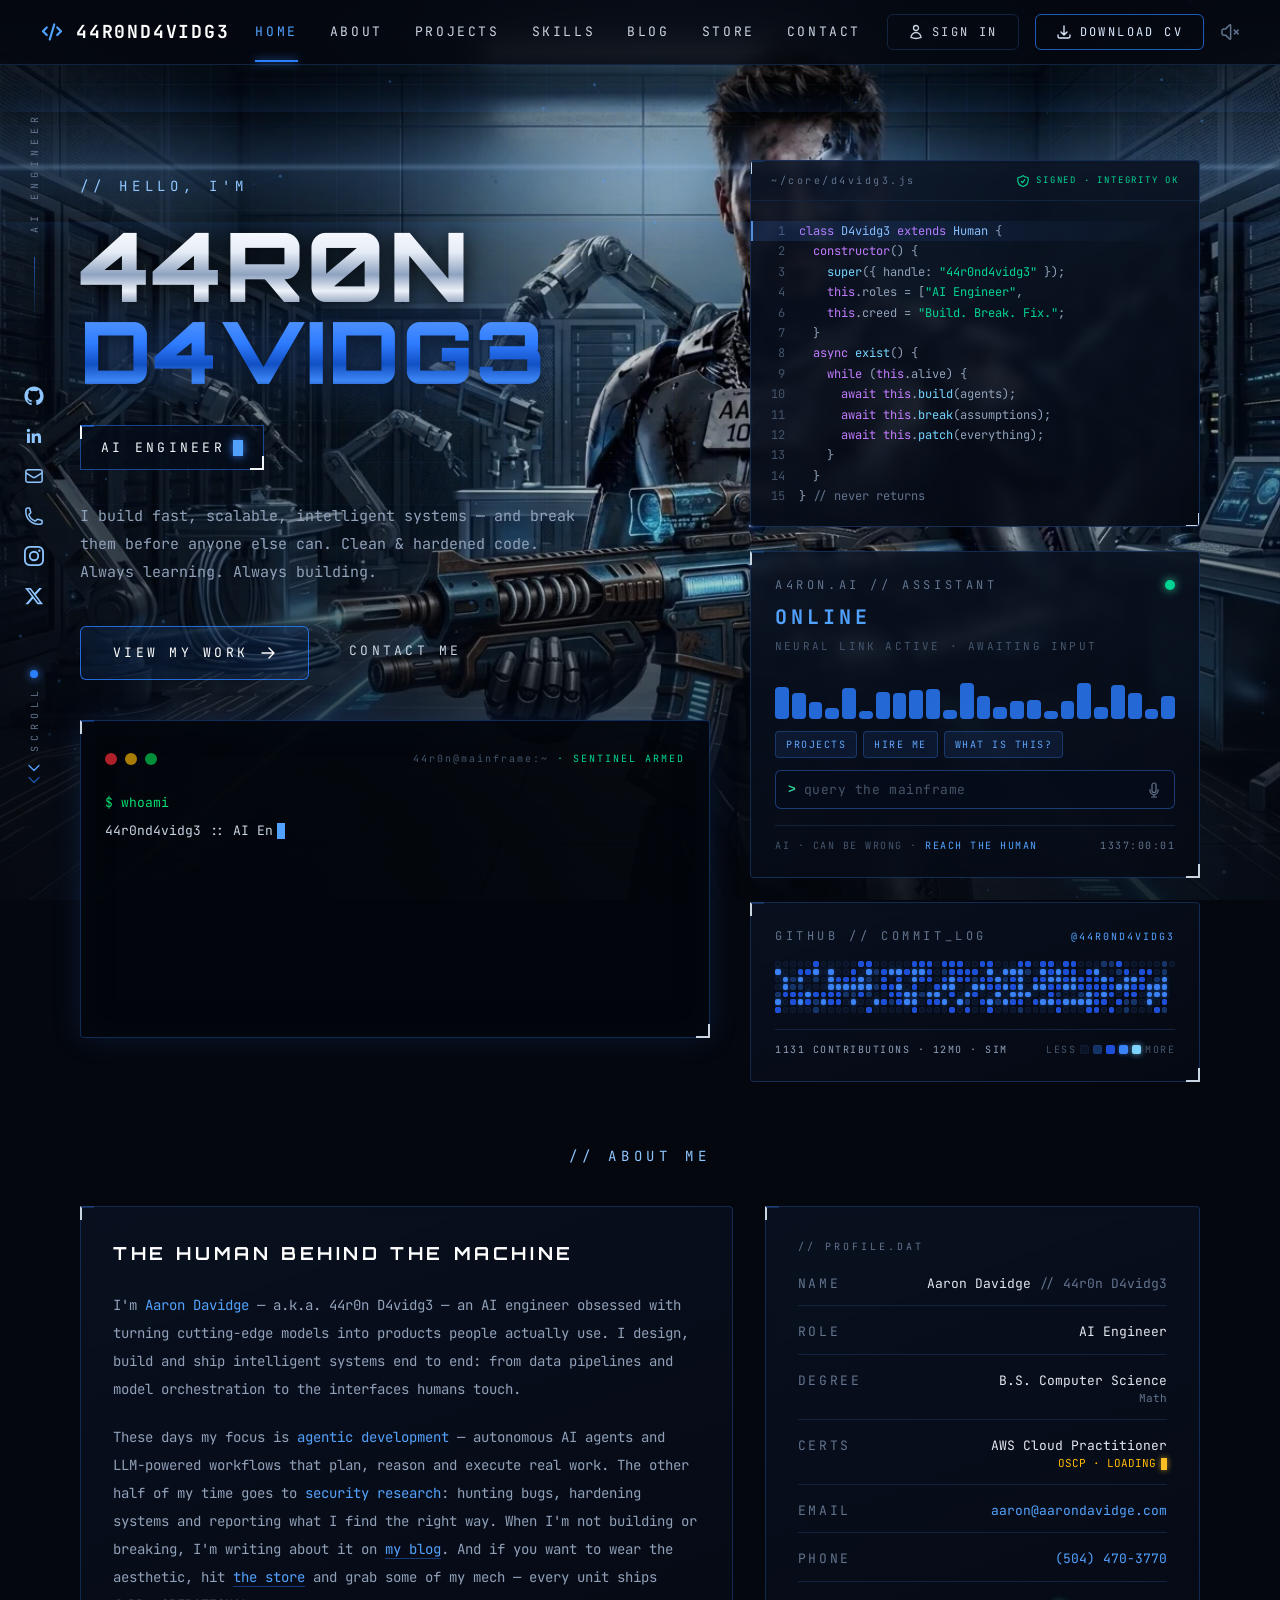
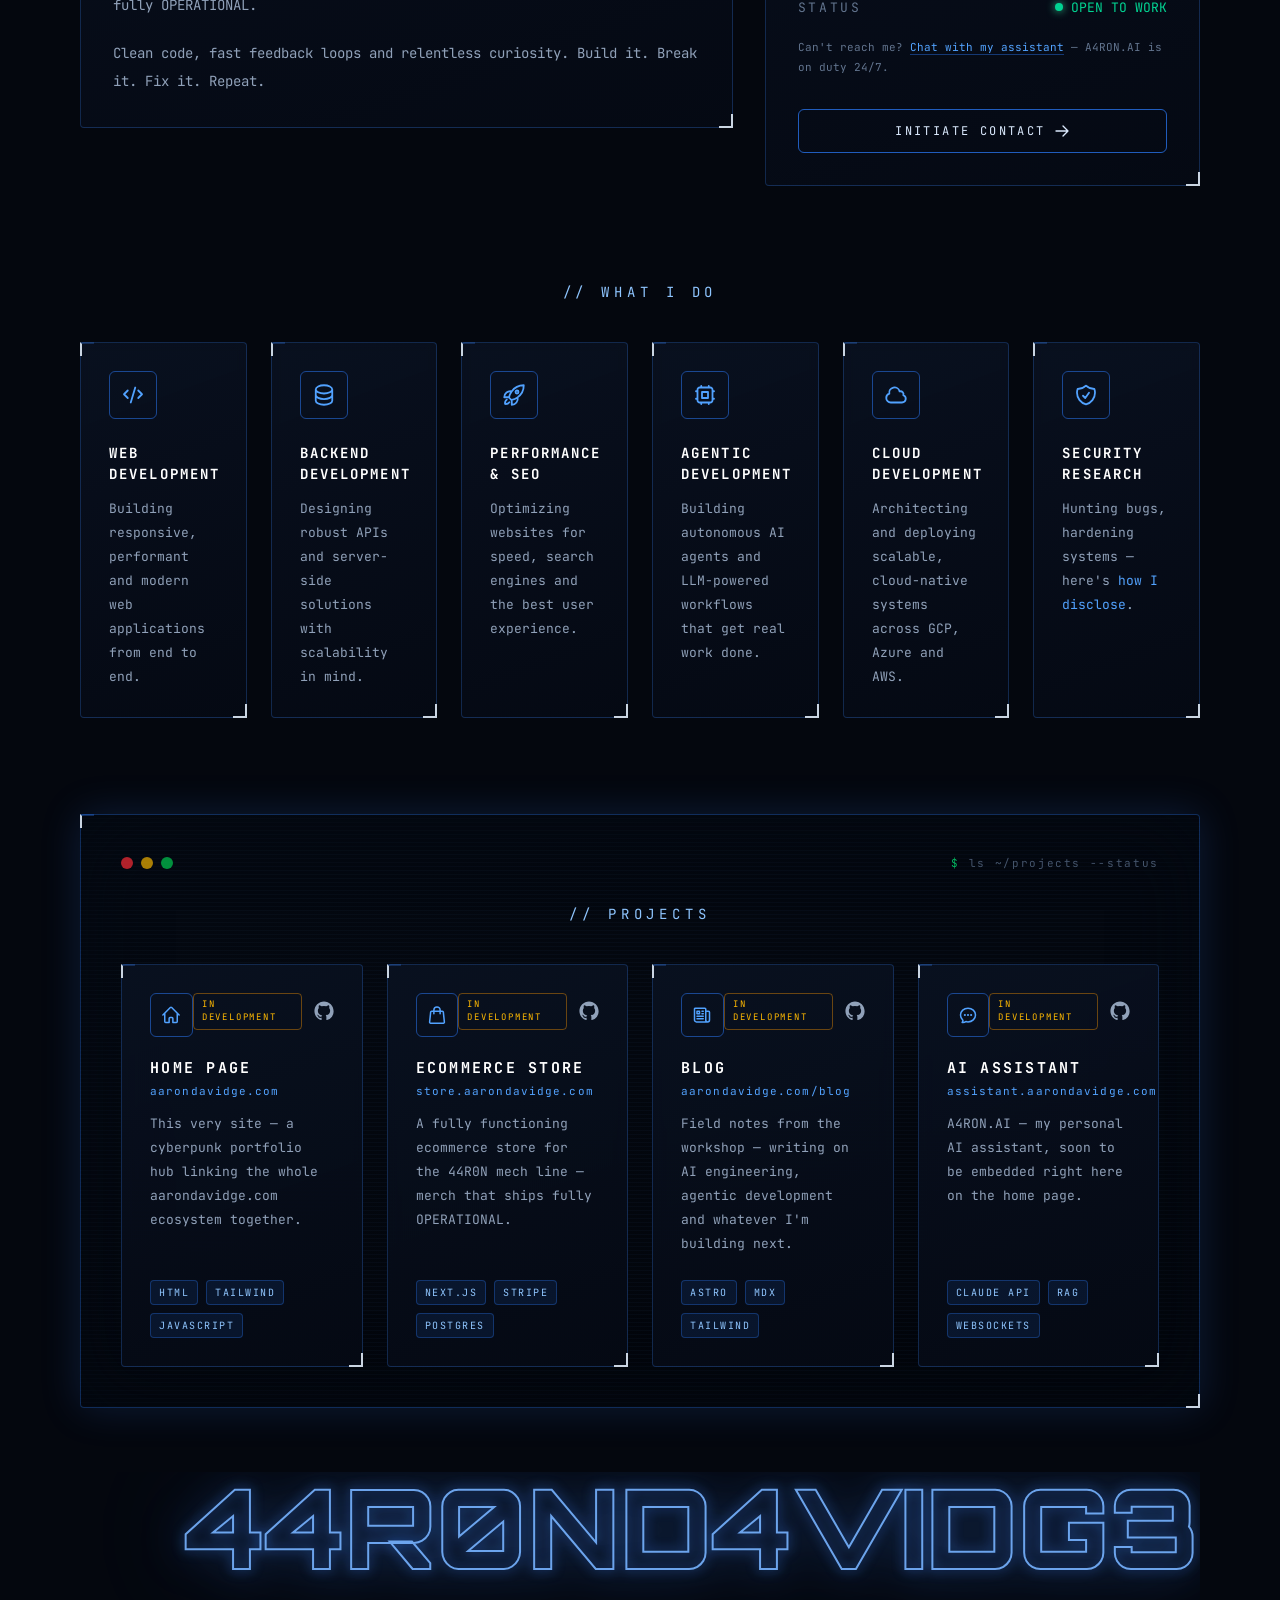
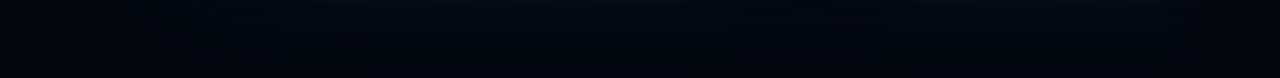
==== index.html @ 732de467 "Update bootLines to remove extra title details" ====
<!DOCTYPE html>
<html lang="en">
<head>
<meta charset="UTF-8" />
<meta name="viewport" content="width=device-width, initial-scale=1.0" />
<title>Aaron Davidge — AI Engineer</title>
<meta name="title" content="Aaron Davidge — AI Engineer" />
<meta name="description" content="Aaron Davidge (44r0n D4vidg3) is an AI engineer building autonomous AI agents, LLM-powered workflows, and secure, cloud-native systems." />
<meta name="keywords" content="Aaron Davidge, 44r0nd4vidg3, AI Engineer, agentic AI, LLM, machine learning, cybersecurity, cloud development" />
<meta name="author" content="Aaron Davidge" />
<meta name="robots" content="index, follow, max-image-preview:large" />
<meta name="theme-color" content="#04070e" />
<link rel="canonical" href="https://aarondavidge.com/" />
<link rel="icon" href="favicon.svg" type="image/svg+xml" />
<link rel="icon" href="favicon-32.png" sizes="32x32" type="image/png" />
<link rel="icon" href="favicon-16.png" sizes="16x16" type="image/png" />
<link rel="apple-touch-icon" href="apple-touch-icon.png" />
<meta property="og:type" content="profile" />
<meta property="og:site_name" content="Aaron Davidge" />
<meta property="profile:first_name" content="Aaron" />
<meta property="profile:last_name" content="Davidge" />
<meta property="profile:username" content="44r0nd4vidg3" />
<meta property="og:url" content="https://aarondavidge.com/" />
<meta property="og:title" content="Aaron Davidge — AI Engineer" />
<meta property="og:description" content="Aaron Davidge (44r0n D4vidg3) is an AI engineer building autonomous AI agents, LLM-powered workflows, and secure, cloud-native systems." />
<meta property="og:image" content="https://aarondavidge.com/card_image.jpg" />
<meta property="og:image:type" content="image/jpeg" />
<meta property="og:image:width" content="1600" />
<meta property="og:image:height" content="1127" />
<meta property="og:image:alt" content="Preview of aarondavidge.com — Aaron Davidge, AI engineer" />
<meta name="twitter:card" content="summary_large_image" />
<meta name="twitter:url" content="https://aarondavidge.com/" />
<meta name="twitter:site" content="@44r0nd4vidg3" />
<meta name="twitter:creator" content="@44r0nd4vidg3" />
<meta name="twitter:title" content="Aaron Davidge — AI Engineer" />
<meta name="twitter:description" content="Aaron Davidge (44r0n D4vidg3) is an AI engineer building autonomous AI agents, LLM-powered workflows, and secure, cloud-native systems." />
<meta name="twitter:image" content="https://aarondavidge.com/card_image.jpg" />
<meta name="twitter:image:alt" content="Preview of aarondavidge.com — Aaron Davidge, AI engineer" />
<script type="application/ld+json">
{
  "@context": "https://schema.org",
  "@type": "Person",
  "name": "Aaron Davidge",
  "alternateName": "44r0n D4vidg3",
  "url": "https://aarondavidge.com/",
  "image": "https://aarondavidge.com/card_image.jpg",
  "jobTitle": ["AI Engineer"],
  "email": "mailto:aaron@aarondavidge.com",
  "telephone": "+1-504-470-3770",
  "description": "AI engineer and building autonomous AI agents, LLM-powered workflows, and secure, cloud-native systems.",
  "knowsAbout": ["Artificial Intelligence", "Machine Learning", "Agentic AI", "Large Language Models", "Cybersecurity", "Security Research", "Cloud Computing", "Web Development"],
  "alumniOf": {
    "@type": "CollegeOrUniversity",
    "name": "B.S. Computer Science, Math concentration"
  },
  "sameAs": [
    "https://github.com/44r0nd4vidg3",
    "https://www.linkedin.com/in/aarondavidge/",
    "https://x.com/44r0nd4vidg3",
    "https://www.instagram.com/aarondavidge.ai"
  ]
}
</script>
<link rel="stylesheet" href="tailwind.css" />
<link rel="preconnect" href="https://fonts.googleapis.com" />
<link rel="preconnect" href="https://fonts.gstatic.com" crossorigin />
<link href="https://fonts.googleapis.com/css2?family=JetBrains+Mono:wght@400;500;700;800&family=Orbitron:wght@700;900&display=swap" rel="stylesheet" />
<link rel="preload" as="image" href="hero.webp" type="image/webp" />
<style>
  html { scroll-behavior: smooth; }
  body { background: #04070e; font-family: "JetBrains Mono", monospace; overflow-x: hidden; }

  /* layered tech background */
  .bg-grid {
    background-image:
      linear-gradient(rgba(59,130,246,.05) 1px, transparent 1px),
      linear-gradient(90deg, rgba(59,130,246,.05) 1px, transparent 1px);
    background-size: 42px 42px;
    mask-image: radial-gradient(ellipse 90% 80% at 50% 20%, black 40%, transparent 100%);
  }
  .vignette { background: radial-gradient(ellipse 120% 90% at 50% 0%, transparent 70%, rgba(4,7,14,.55) 100%); }

  .text-chrome {
    background: linear-gradient(180deg, #ffffff 0%, #e6edf7 35%, #8fa3c0 60%, #f2f6fc 78%, #6b7f9e 100%);
    -webkit-background-clip: text; background-clip: text; color: transparent;
    filter: drop-shadow(0 3px 10px rgba(0,0,0,.7));
  }
  .text-blue-chrome {
    background: linear-gradient(180deg, #5b9bff 0%, #2e7bff 40%, #1250c4 65%, #3d86f5 85%, #0d3d99 100%);
    -webkit-background-clip: text; background-clip: text; color: transparent;
    filter: drop-shadow(0 0 22px rgba(59,130,246,.45)) drop-shadow(0 3px 8px rgba(0,0,0,.8));
  }
  .glow-border { animation: border-pulse 3.2s ease-in-out infinite; }
  @keyframes border-pulse {
    0%, 100% { box-shadow: 0 0 12px rgba(59,130,246,.35), inset 0 0 12px rgba(59,130,246,.12); }
    50% { box-shadow: 0 0 20px rgba(96,165,250,.6), inset 0 0 16px rgba(59,130,246,.2); }
  }
  .glow-btn { animation: btn-pulse 3.2s ease-in-out infinite; }
  @keyframes btn-pulse {
    0%, 100% { box-shadow: 0 0 14px rgba(59,130,246,.4), inset 0 0 12px rgba(59,130,246,.14); }
    50% { box-shadow: 0 0 26px rgba(96,165,250,.7), inset 0 0 18px rgba(59,130,246,.24); }
  }
  .glow-btn:hover { animation: none; box-shadow: 0 0 32px rgba(96,165,250,.85), inset 0 0 20px rgba(59,130,246,.3); }
  .icon-neon { animation: icon-pulse 3.2s ease-in-out infinite; }
  @keyframes icon-pulse {
    0%, 100% { filter: drop-shadow(0 0 3px rgba(59,130,246,.8)) drop-shadow(0 0 8px rgba(59,130,246,.4)); }
    50% { filter: drop-shadow(0 0 5px rgba(96,165,250,1)) drop-shadow(0 0 14px rgba(59,130,246,.6)); }
  }

  .card-panel {
    background: linear-gradient(160deg, rgba(10,18,34,.85), rgba(5,10,20,.9));
    border: 1px solid rgba(59,130,246,.25);
    backdrop-filter: blur(6px);
    transition: all .3s ease;
  }
  .card-panel:hover { border-color: rgba(96,165,250,.7); box-shadow: 0 0 26px rgba(59,130,246,.28); transform: translateY(-4px); }

  .corner { position: relative; }
  .corner::before, .corner::after { content:""; position:absolute; width:14px; height:14px; border-color: rgba(96,165,250,.8); }
  .corner::before { top:-1px; left:-1px; border-top:2px solid; border-left:2px solid; border-top-color:inherit; }
  .corner::after { bottom:-1px; right:-1px; border-bottom:2px solid; border-right:2px solid; }

  @keyframes blink { 0%,49%{opacity:1} 50%,100%{opacity:0} }
  .cursor-blink { animation: blink 1s steps(1) infinite; }

  @keyframes bob { 0%,100%{transform:translateY(0)} 50%{transform:translateY(6px)} }
  .bob { animation: bob 1.6s ease-in-out infinite; }
  .bob2 { animation: bob 1.6s ease-in-out .25s infinite; }

  @keyframes eq { 0%,100%{transform:scaleY(.3)} 50%{transform:scaleY(1)} }
  .eq-bar { transform-origin: bottom; animation: eq 1s ease-in-out infinite; }

  @keyframes scanline { 0%{top:-10%} 100%{top:110%} }
  .scan { position:absolute; left:0; right:0; height:110px; pointer-events:none;
    background:
      linear-gradient(180deg, transparent 0%, rgba(96,165,250,.14) 46%, rgba(147,197,253,.32) 50%, rgba(96,165,250,.14) 54%, transparent 100%);
    box-shadow: 0 0 30px rgba(59,130,246,.2);
    animation: scanline 7s linear infinite; }

  .watermark {
    -webkit-text-stroke: 2px rgba(120,180,255,.9); color: transparent;
    font-family: "Orbitron", monospace; user-select: none;
    filter: drop-shadow(0 0 6px rgba(59,130,246,.9)) drop-shadow(0 0 20px rgba(59,130,246,.6)) drop-shadow(0 0 50px rgba(59,130,246,.35));
    animation: neon-pulse 3.2s ease-in-out infinite;
  }
  .neon-text { animation: neon-pulse 3.2s ease-in-out infinite; }
  .neon-strong { animation: neon-pulse-strong 3.2s ease-in-out infinite; }
  @keyframes neon-pulse-strong {
    0%, 100% { filter: drop-shadow(0 0 4px rgba(96,165,250,1)) drop-shadow(0 0 12px rgba(59,130,246,.95)) drop-shadow(0 0 28px rgba(59,130,246,.7)); }
    50% { filter: drop-shadow(0 0 7px rgba(147,197,253,1)) drop-shadow(0 0 20px rgba(96,165,250,1)) drop-shadow(0 0 44px rgba(59,130,246,.85)); }
  }
  @keyframes neon-pulse {
    0%, 100% { filter: drop-shadow(0 0 6px rgba(59,130,246,.9)) drop-shadow(0 0 20px rgba(59,130,246,.6)) drop-shadow(0 0 50px rgba(59,130,246,.35)); }
    50% { filter: drop-shadow(0 0 10px rgba(96,165,250,1)) drop-shadow(0 0 32px rgba(59,130,246,.85)) drop-shadow(0 0 70px rgba(59,130,246,.5)); }
  }
  .vertical-label { writing-mode: vertical-rl; transform: rotate(180deg); letter-spacing: .5em; }

  .terminal-glow { box-shadow: 0 0 30px rgba(59,130,246,.15), inset 0 0 30px rgba(4,10,20,.9); }

  /* github activity tiles */
  .gh-cell { background: #0b1426; box-shadow: inset 0 0 0 1px rgba(59,130,246,.08); border-radius: 2px; }
  .gh-l1 { background: #153264; }
  .gh-l2 { background: #1d4ed8; }
  .gh-l3 { background: #3b82f6; box-shadow: 0 0 4px rgba(59,130,246,.55); }
  .gh-l4 { background: #7dd3fc; box-shadow: 0 0 6px rgba(125,211,252,.75); }
  #gh-grid { display: grid; grid-auto-flow: column; grid-template-rows: repeat(7, auto); grid-auto-columns: minmax(0, 1fr); gap: 2px; width: 100%; }
  #gh-grid .gh-cell { aspect-ratio: 1 / 1; width: 100%; }
  .gh-scroll { overflow-x: auto; scrollbar-width: none; }
  .gh-scroll::-webkit-scrollbar { display: none; }
  .gh-legend { gap: 4px; }
  .gh-legend .gh-cell { width: 9px; height: 9px; display: inline-block; }

  /* debugger stepping through the source card, line by line */
  .debug-scan {
    position: absolute; left: 0; right: 0; top: 20px; height: 1.7em;
    background: linear-gradient(90deg, rgba(59,130,246,.16), rgba(59,130,246,.05) 70%, transparent);
    border-left: 2px solid rgba(96,165,250,.85);
    pointer-events: none;
    animation: debug-step 12s steps(14, end) infinite;
  }
  @keyframes debug-step { 0% { transform: translateY(0); } 100% { transform: translateY(23.8em); } }
  .term-section {
    background:
      repeating-linear-gradient(0deg, rgba(96,165,250,.03) 0 1px, transparent 1px 4px),
      linear-gradient(165deg, rgba(4,9,18,.94), rgba(2,5,11,.96));
    backdrop-filter: blur(8px);
    box-shadow: 0 0 40px rgba(59,130,246,.18), inset 0 0 80px rgba(3,8,16,.85);
  }
  ::selection { background: rgba(59,130,246,.4); }

  @media (prefers-reduced-motion: reduce) {
    *, *::before, *::after {
      animation-duration: .01ms !important;
      animation-iteration-count: 1 !important;
      transition-duration: .01ms !important;
    }
    .scan { display: none; }
  }

  /* full-bleed hero background */
  .hero-bg { position: fixed; inset: 0; pointer-events: none; }
  .hero-bg img { width: 100%; height: 100%; object-fit: cover; object-position: 55% 18%; }
  .hero-bg::after {
    content: ""; position: absolute; inset: 0;
    background:
      linear-gradient(90deg, rgba(4,7,14,.6) 0%, rgba(4,7,14,.35) 28%, rgba(4,7,14,.05) 52%, rgba(4,7,14,.05) 72%, rgba(4,7,14,.3) 100%),
      linear-gradient(180deg, rgba(4,7,14,.4) 0%, rgba(4,7,14,.05) 22%, rgba(4,7,14,.12) 65%, rgba(4,7,14,.6) 100%);
  }

  /* ---- A4RON.AI live chat panel ---- */
  .a4-log { max-height: 200px; overflow-y: auto; margin-top: 1rem; font-family: "JetBrains Mono", monospace; font-size: 12px; line-height: 1.65; scrollbar-width: thin; scrollbar-color: rgba(59,130,246,.4) transparent; }
  .a4-log:empty { display: none; }
  .a4-log > div { margin-bottom: 6px; white-space: pre-wrap; word-break: break-word; }
  .a4-log .u { color: #93c5fd; }
  .a4-log .a { color: #94a3b8; }
  .a4-log .sys { color: #fbbf24; }
  .a4-chips { display: flex; flex-wrap: wrap; gap: 6px; margin-top: 12px; }
  .a4-chip { font-family: "JetBrains Mono", monospace; font-size: 10px; letter-spacing: .15em; color: #60a5fa; background: rgba(59,130,246,.1); border: 1px solid rgba(59,130,246,.3); border-radius: 4px; padding: 5px 10px; cursor: pointer; transition: background .2s, color .2s; }
  .a4-chip:hover { background: rgba(59,130,246,.22); color: #fff; }
  .a4-inputrow { display: flex; align-items: center; gap: 8px; margin-top: 12px; border: 1px solid rgba(59,130,246,.4); border-radius: 6px; padding: 9px 12px; background: rgba(6,13,27,.6); }
  .a4-inputrow:focus-within { border-color: rgba(96,165,250,.85); box-shadow: 0 0 12px rgba(59,130,246,.25); }
  .a4-prompt { color: #34d399; font-family: monospace; font-weight: 700; }
  .a4-input { flex: 1; min-width: 0; background: transparent; border: 0; outline: 0; color: #e2e8f0; font-family: "JetBrains Mono", monospace; font-size: 13px; letter-spacing: .04em; }
  .a4-input::placeholder { color: #475569; }
  .a4-speak { color: #64748b; transition: color .2s; display: inline-flex; }
  .a4-speak:hover { color: #60a5fa; }
</style>
<!-- Google Analytics 4 -->
<script async src="https://www.googletagmanager.com/gtag/js?id=G-Y1MDZZWH85"></script>
<script>
window.dataLayer = window.dataLayer || [];
function gtag(){dataLayer.push(arguments);}
gtag('js', new Date());
gtag('config', 'G-Y1MDZZWH85');
</script>
<!-- Meta Pixel (inactive until ID is set) -->
<script>
const META_PIXEL_ID = '2108918419982043';
if (META_PIXEL_ID) {
  !function(f,b,e,v,n,t,s){if(f.fbq)return;n=f.fbq=function(){n.callMethod?
  n.callMethod.apply(n,arguments):n.queue.push(arguments)};if(!f._fbq)f._fbq=n;
  n.push=n;n.loaded=!0;n.version='2.0';n.queue=[];t=b.createElement(e);t.async=!0;
  t.src=v;s=b.getElementsByTagName(e)[0];s.parentNode.insertBefore(t,s)}(window,
  document,'script','https://connect.facebook.net/en_US/fbevents.js');
  fbq('init', META_PIXEL_ID);
  fbq('track', 'PageView');
}
</script>
<noscript><img height="1" width="1" style="display:none" src="https://www.facebook.com/tr?id=2108918419982043&ev=PageView&noscript=1" /></noscript>
</head>
<body class="text-slate-300 antialiased">

<audio id="bgm" src="theme.mp3" loop preload="none"></audio>

<!-- full-page hero background -->
<div class="hero-bg">
  <picture>
    <source srcset="hero.webp" type="image/webp" />
    <img src="hero.jpg" alt="Aaron as a cyborg in a robotics lab" fetchpriority="high" decoding="async" />
  </picture>
</div>

<!-- ambient canvases / layers -->
<canvas id="particles" class="fixed inset-0 w-full h-full pointer-events-none opacity-60"></canvas>
<div class="fixed inset-0 bg-grid pointer-events-none"></div>
<div class="fixed inset-0 vignette pointer-events-none"></div>

<!-- ============ NAVBAR ============ -->
<header class="fixed top-0 inset-x-0 z-50 bg-[#04070e]/80 backdrop-blur-md border-b border-[#12233f]">
  <nav class="max-w-[1880px] mx-auto flex items-center justify-between px-6 lg:px-10 h-16">
    <a href="#home" class="flex items-center gap-3 text-white font-bold tracking-widest text-lg">
      <svg class="w-6 h-6 text-blue-400" fill="none" stroke="currentColor" stroke-width="2.2" viewBox="0 0 24 24"><path stroke-linecap="round" stroke-linejoin="round" d="M6.75 7.5 3 11.25l3.75 3.75m10.5-7.5L21 11.25l-3.75 3.75M14.25 4.5l-4.5 15"/></svg>
      44R0ND4VIDG3
    </a>
    <ul class="hidden md:flex items-center gap-8 text-[13px] tracking-[0.2em] text-slate-300">
      <li><a href="#home" class="nav-link text-blue-400 relative after:absolute after:-bottom-[22px] after:left-0 after:w-full after:h-[2px] after:bg-blue-500 after:shadow-[0_0_8px_#3b82f6]">HOME</a></li>
      <li><a href="#about" class="nav-link hover:text-blue-400 transition-colors">ABOUT</a></li>
      <li><a href="#projects" class="nav-link hover:text-blue-400 transition-colors">PROJECTS</a></li>
      <li><a href="#skills" class="nav-link hover:text-blue-400 transition-colors">SKILLS</a></li>
      <li><a href="blog/" class="nav-link hover:text-blue-400 transition-colors">BLOG</a></li>
      <li><a href="https://store.aarondavidge.com" class="nav-link hover:text-blue-400 transition-colors">STORE</a></li>
      <li><a href="contact.html" class="hover:text-blue-400 transition-colors">CONTACT</a></li>
    </ul>
    <div class="flex items-center gap-4">
      <a href="signin.html" id="signin-btn" class="hidden sm:flex items-center gap-2 border border-[#12233f] rounded-md px-5 py-2 text-[12px] tracking-[0.2em] text-slate-300 hover:text-white hover:border-blue-500/70 transition-all">
        <svg class="w-4 h-4" fill="none" stroke="currentColor" stroke-width="2" viewBox="0 0 24 24"><path stroke-linecap="round" stroke-linejoin="round" d="M15.75 6a3.75 3.75 0 1 1-7.5 0 3.75 3.75 0 0 1 7.5 0ZM4.501 20.118a7.5 7.5 0 0 1 14.998 0A17.933 17.933 0 0 1 12 21.75c-2.676 0-5.216-.584-7.499-1.632Z"/></svg>
        SIGN IN
      </a>
      <a href="aaron_resume.pdf" download="aaron_resume.pdf" class="glow-btn hidden sm:flex items-center gap-2 border border-blue-500/70 rounded-md px-5 py-2 text-[12px] tracking-[0.2em] text-blue-100 hover:text-white transition-all">
        <svg class="w-4 h-4" fill="none" stroke="currentColor" stroke-width="2" viewBox="0 0 24 24"><path stroke-linecap="round" stroke-linejoin="round" d="M3 16.5v2.25A2.25 2.25 0 0 0 5.25 21h13.5A2.25 2.25 0 0 0 21 18.75V16.5M16.5 12 12 16.5m0 0L7.5 12m4.5 4.5V3"/></svg>
        DOWNLOAD CV
      </a>
      <button id="bgm-btn" type="button" aria-label="Toggle background music" aria-pressed="false" class="icon-neon text-slate-500 hover:text-blue-300 transition-colors cursor-pointer">
        <svg id="bgm-icon-off" class="w-5 h-5" fill="none" stroke="currentColor" stroke-width="1.8" viewBox="0 0 24 24"><path stroke-linecap="round" stroke-linejoin="round" d="M17.25 9.75 19.5 12m0 0 2.25 2.25M19.5 12l2.25-2.25M19.5 12l-2.25 2.25m-10.5-6 4.72-4.72a.75.75 0 0 1 1.28.53v15.88a.75.75 0 0 1-1.28.53l-4.72-4.72H4.51c-.88 0-1.7-.51-1.94-1.36a9.02 9.02 0 0 1 0-4.74c.24-.85 1.06-1.36 1.94-1.36h2.24Z"/></svg>
        <svg id="bgm-icon-on" class="w-5 h-5 hidden" fill="none" stroke="currentColor" stroke-width="1.8" viewBox="0 0 24 24"><path stroke-linecap="round" stroke-linejoin="round" d="M19.11 4.89a10.5 10.5 0 0 1 0 14.85M16.46 7.54a6.75 6.75 0 0 1 0 9.55M6.75 8.25l4.72-4.72a.75.75 0 0 1 1.28.53v15.88a.75.75 0 0 1-1.28.53l-4.72-4.72H4.51c-.88 0-1.7-.51-1.94-1.36a9.02 9.02 0 0 1 0-4.74c.24-.85 1.06-1.36 1.94-1.36h2.24Z"/></svg>
      </button>
      <button id="menu-btn" type="button" aria-label="Toggle menu" class="md:hidden icon-neon text-blue-300 hover:text-white transition-colors cursor-pointer">
        <svg id="menu-icon-open" class="w-7 h-7" fill="none" stroke="currentColor" stroke-width="1.8" viewBox="0 0 24 24"><path stroke-linecap="round" stroke-linejoin="round" d="M3.75 6.75h16.5M3.75 12h16.5m-16.5 5.25h16.5"/></svg>
        <svg id="menu-icon-close" class="w-7 h-7 hidden" fill="none" stroke="currentColor" stroke-width="1.8" viewBox="0 0 24 24"><path stroke-linecap="round" stroke-linejoin="round" d="M6 18 18 6M6 6l12 12"/></svg>
      </button>
    </div>
  </nav>
  <!-- mobile menu -->
  <div id="mobile-menu" class="hidden md:hidden border-t border-[#12233f] bg-[#04070e]/95 backdrop-blur-md">
    <ul class="flex flex-col px-6 py-4 gap-4 text-[13px] tracking-[0.2em] text-slate-300">
      <li><a href="#home" class="block py-1 text-blue-400">HOME</a></li>
      <li><a href="#about" class="block py-1 hover:text-blue-400 transition-colors">ABOUT</a></li>
      <li><a href="#projects" class="block py-1 hover:text-blue-400 transition-colors">PROJECTS</a></li>
      <li><a href="#skills" class="block py-1 hover:text-blue-400 transition-colors">SKILLS</a></li>
      <li><a href="blog/" class="block py-1 hover:text-blue-400 transition-colors">BLOG</a></li>
      <li><a href="https://store.aarondavidge.com" class="block py-1 hover:text-blue-400 transition-colors">STORE</a></li>
      <li><a href="contact.html" class="block py-1 hover:text-blue-400 transition-colors">CONTACT</a></li>
      <li><a href="signin.html" id="signin-btn-mobile" class="block py-1 hover:text-blue-400 transition-colors">SIGN IN</a></li>
      <li class="pt-2 sm:hidden"><a href="aaron_resume.pdf" download="aaron_resume.pdf" class="glow-btn inline-flex items-center gap-2 border border-blue-500/70 rounded-md px-5 py-2 text-[12px] tracking-[0.2em] text-blue-100">
        <svg class="w-4 h-4" fill="none" stroke="currentColor" stroke-width="2" viewBox="0 0 24 24"><path stroke-linecap="round" stroke-linejoin="round" d="M3 16.5v2.25A2.25 2.25 0 0 0 5.25 21h13.5A2.25 2.25 0 0 0 21 18.75V16.5M16.5 12 12 16.5m0 0L7.5 12m4.5 4.5V3"/></svg>
        DOWNLOAD CV</a></li>
    </ul>
  </div>
</header>

<!-- mobile social bar (vertical rail replacement) -->
<div class="lg:hidden fixed bottom-0 inset-x-0 z-40 bg-[#04070e]/85 backdrop-blur-md border-t border-[#12233f] flex items-center justify-around py-3">
  <a href="https://github.com/44r0nd4vidg3" target="_blank" rel="noopener" aria-label="GitHub" class="icon-neon text-blue-300 hover:text-white transition-colors">
    <svg class="w-5 h-5" fill="currentColor" viewBox="0 0 24 24"><path d="M12 .5C5.65.5.5 5.65.5 12c0 5.08 3.29 9.39 7.86 10.91.58.11.79-.25.79-.56 0-.27-.01-1.17-.02-2.12-3.2.7-3.88-1.36-3.88-1.36-.52-1.33-1.28-1.68-1.28-1.68-1.04-.71.08-.7.08-.7 1.15.08 1.76 1.19 1.76 1.19 1.03 1.76 2.69 1.25 3.34.96.1-.75.4-1.25.72-1.54-2.55-.29-5.24-1.28-5.24-5.7 0-1.26.45-2.29 1.19-3.09-.12-.29-.52-1.46.11-3.05 0 0 .97-.31 3.17 1.18a11 11 0 0 1 5.78 0c2.2-1.49 3.17-1.18 3.17-1.18.63 1.59.23 2.76.11 3.05.74.8 1.19 1.83 1.19 3.09 0 4.43-2.7 5.4-5.27 5.69.41.35.78 1.05.78 2.12 0 1.53-.01 2.76-.01 3.14 0 .31.21.68.8.56A10.52 10.52 0 0 0 23.5 12C23.5 5.65 18.35.5 12 .5Z"/></svg>
  </a>
  <a href="https://www.linkedin.com/in/aarondavidge/" target="_blank" rel="noopener" aria-label="LinkedIn" class="icon-neon text-blue-300 hover:text-white transition-colors">
    <svg class="w-5 h-5" fill="currentColor" viewBox="0 0 24 24"><path d="M20.45 20.45h-3.55v-5.57c0-1.33-.03-3.04-1.85-3.04-1.86 0-2.14 1.45-2.14 2.94v5.67H9.35V9h3.41v1.56h.05c.47-.9 1.63-1.85 3.36-1.85 3.6 0 4.27 2.37 4.27 5.46v6.28ZM5.34 7.43a2.06 2.06 0 1 1 0-4.12 2.06 2.06 0 0 1 0 4.12ZM7.12 20.45H3.55V9h3.57v11.45Z"/></svg>
  </a>
  <a href="mailto:aaron@aarondavidge.com" aria-label="Email" class="icon-neon text-blue-300 hover:text-white transition-colors">
    <svg class="w-5 h-5" fill="none" stroke="currentColor" stroke-width="1.8" viewBox="0 0 24 24"><path stroke-linecap="round" stroke-linejoin="round" d="M21.75 6.75v10.5a2.25 2.25 0 0 1-2.25 2.25h-15a2.25 2.25 0 0 1-2.25-2.25V6.75m19.5 0A2.25 2.25 0 0 0 19.5 4.5h-15a2.25 2.25 0 0 0-2.25 2.25m19.5 0v.24a2.25 2.25 0 0 1-1.07 1.92l-7.5 4.62a2.25 2.25 0 0 1-2.36 0L3.32 8.91a2.25 2.25 0 0 1-1.07-1.92v-.24"/></svg>
  </a>
  <a href="tel:+15044703770" aria-label="Phone" class="icon-neon text-blue-300 hover:text-white transition-colors">
    <svg class="w-5 h-5" fill="none" stroke="currentColor" stroke-width="1.8" viewBox="0 0 24 24"><path stroke-linecap="round" stroke-linejoin="round" d="M2.25 6.75c0 8.284 6.716 15 15 15h2.25a2.25 2.25 0 0 0 2.25-2.25v-1.372c0-.516-.351-.966-.852-1.091l-4.423-1.106c-.44-.11-.902.055-1.173.417l-.97 1.293c-.282.376-.769.542-1.21.38a12.035 12.035 0 0 1-7.143-7.143c-.162-.441.004-.928.38-1.21l1.293-.97c.363-.271.527-.734.417-1.173L6.963 3.102a1.125 1.125 0 0 0-1.091-.852H4.5A2.25 2.25 0 0 0 2.25 4.5v2.25Z"/></svg>
  </a>
  <a href="https://www.instagram.com/aarondavidge.ai" target="_blank" rel="noopener" aria-label="Instagram" class="icon-neon text-blue-300 hover:text-white transition-colors">
    <svg class="w-5 h-5" fill="currentColor" viewBox="0 0 24 24"><path d="M12 2.16c3.2 0 3.58.01 4.85.07 1.17.05 1.8.25 2.23.41.56.22.96.48 1.38.9.42.42.68.82.9 1.38.16.42.36 1.06.41 2.23.06 1.27.07 1.65.07 4.85s-.01 3.58-.07 4.85c-.05 1.17-.25 1.8-.41 2.23-.22.56-.48.96-.9 1.38-.42.42-.82.68-1.38.9-.42.16-1.06.36-2.23.41-1.27.06-1.65.07-4.85.07s-3.58-.01-4.85-.07c-1.17-.05-1.8-.25-2.23-.41a3.72 3.72 0 0 1-1.38-.9 3.72 3.72 0 0 1-.9-1.38c-.16-.42-.36-1.06-.41-2.23-.06-1.27-.07-1.65-.07-4.85s.01-3.58.07-4.85c.05-1.17.25-1.8.41-2.23.22-.56.48-.96.9-1.38.42-.42.82-.68 1.38-.9.42-.16 1.06-.36 2.23-.41 1.27-.06 1.65-.07 4.85-.07M12 0C8.74 0 8.33.01 7.05.07 5.78.13 4.9.33 4.14.63a5.88 5.88 0 0 0-2.13 1.38A5.88 5.88 0 0 0 .63 4.14C.33 4.9.13 5.78.07 7.05.01 8.33 0 8.74 0 12s.01 3.67.07 4.95c.06 1.27.26 2.15.56 2.91.31.8.72 1.48 1.38 2.13a5.88 5.88 0 0 0 2.13 1.38c.76.3 1.64.5 2.91.56C8.33 23.99 8.74 24 12 24s3.67-.01 4.95-.07c1.27-.06 2.15-.26 2.91-.56a5.88 5.88 0 0 0 2.13-1.38 5.88 5.88 0 0 0 1.38-2.13c.3-.76.5-1.64.56-2.91.06-1.28.07-1.69.07-4.95s-.01-3.67-.07-4.95c-.06-1.27-.26-2.15-.56-2.91a5.88 5.88 0 0 0-1.38-2.13A5.88 5.88 0 0 0 19.86.63c-.76-.3-1.64-.5-2.91-.56C15.67.01 15.26 0 12 0Zm0 5.84A6.16 6.16 0 1 0 18.16 12 6.16 6.16 0 0 0 12 5.84Zm0 10.16A4 4 0 1 1 16 12a4 4 0 0 1-4 4Zm7.85-10.4a1.44 1.44 0 1 1-1.44-1.44 1.44 1.44 0 0 1 1.44 1.44Z"/></svg>
  </a>
  <a href="https://x.com/44r0nd4vidg3" target="_blank" rel="noopener" aria-label="X" class="icon-neon text-blue-300 hover:text-white transition-colors">
    <svg class="w-5 h-5" fill="currentColor" viewBox="0 0 24 24"><path d="M18.244 2.25h3.308l-7.227 8.26 8.502 11.24H16.17l-5.214-6.817L4.99 21.75H1.68l7.73-8.835L1.254 2.25H8.08l4.713 6.231 5.45-6.231Zm-1.161 17.52h1.833L7.084 4.126H5.117l11.966 15.644Z"/></svg>
  </a>
</div>

<!-- ============ LEFT RAIL ============ -->
<aside class="hidden lg:flex fixed left-6 top-0 bottom-0 z-40 flex-col items-center justify-between py-28 pointer-events-none">
  <div class="flex flex-col items-center gap-6">
    <span class="vertical-label text-[10px] text-slate-500 tracking-[0.5em]">AI ENGINEER</span>
    <span class="w-px h-16 bg-gradient-to-b from-blue-500/60 to-transparent"></span>
  </div>
  <div class="flex flex-col items-center gap-5 pointer-events-auto">
    <a href="https://github.com/44r0nd4vidg3" target="_blank" rel="noopener" aria-label="GitHub" class="icon-neon text-blue-300 hover:text-white transition-colors">
      <svg class="w-5 h-5" fill="currentColor" viewBox="0 0 24 24"><path d="M12 .5C5.65.5.5 5.65.5 12c0 5.08 3.29 9.39 7.86 10.91.58.11.79-.25.79-.56 0-.27-.01-1.17-.02-2.12-3.2.7-3.88-1.36-3.88-1.36-.52-1.33-1.28-1.68-1.28-1.68-1.04-.71.08-.7.08-.7 1.15.08 1.76 1.19 1.76 1.19 1.03 1.76 2.69 1.25 3.34.96.1-.75.4-1.25.72-1.54-2.55-.29-5.24-1.28-5.24-5.7 0-1.26.45-2.29 1.19-3.09-.12-.29-.52-1.46.11-3.05 0 0 .97-.31 3.17 1.18a11 11 0 0 1 5.78 0c2.2-1.49 3.17-1.18 3.17-1.18.63 1.59.23 2.76.11 3.05.74.8 1.19 1.83 1.19 3.09 0 4.43-2.7 5.4-5.27 5.69.41.35.78 1.05.78 2.12 0 1.53-.01 2.76-.01 3.14 0 .31.21.68.8.56A10.52 10.52 0 0 0 23.5 12C23.5 5.65 18.35.5 12 .5Z"/></svg>
    </a>
    <a href="https://www.linkedin.com/in/aarondavidge/" target="_blank" rel="noopener" aria-label="LinkedIn" class="icon-neon text-blue-300 hover:text-white transition-colors">
      <svg class="w-5 h-5" fill="currentColor" viewBox="0 0 24 24"><path d="M20.45 20.45h-3.55v-5.57c0-1.33-.03-3.04-1.85-3.04-1.86 0-2.14 1.45-2.14 2.94v5.67H9.35V9h3.41v1.56h.05c.47-.9 1.63-1.85 3.36-1.85 3.6 0 4.27 2.37 4.27 5.46v6.28ZM5.34 7.43a2.06 2.06 0 1 1 0-4.12 2.06 2.06 0 0 1 0 4.12ZM7.12 20.45H3.55V9h3.57v11.45Z"/></svg>
    </a>
    <a href="mailto:aaron@aarondavidge.com" aria-label="Email" class="icon-neon text-blue-300 hover:text-white transition-colors">
      <svg class="w-5 h-5" fill="none" stroke="currentColor" stroke-width="1.8" viewBox="0 0 24 24"><path stroke-linecap="round" stroke-linejoin="round" d="M21.75 6.75v10.5a2.25 2.25 0 0 1-2.25 2.25h-15a2.25 2.25 0 0 1-2.25-2.25V6.75m19.5 0A2.25 2.25 0 0 0 19.5 4.5h-15a2.25 2.25 0 0 0-2.25 2.25m19.5 0v.24a2.25 2.25 0 0 1-1.07 1.92l-7.5 4.62a2.25 2.25 0 0 1-2.36 0L3.32 8.91a2.25 2.25 0 0 1-1.07-1.92v-.24"/></svg>
    </a>
    <a href="tel:+15044703770" aria-label="Phone" class="icon-neon text-blue-300 hover:text-white transition-colors">
      <svg class="w-5 h-5" fill="none" stroke="currentColor" stroke-width="1.8" viewBox="0 0 24 24"><path stroke-linecap="round" stroke-linejoin="round" d="M2.25 6.75c0 8.284 6.716 15 15 15h2.25a2.25 2.25 0 0 0 2.25-2.25v-1.372c0-.516-.351-.966-.852-1.091l-4.423-1.106c-.44-.11-.902.055-1.173.417l-.97 1.293c-.282.376-.769.542-1.21.38a12.035 12.035 0 0 1-7.143-7.143c-.162-.441.004-.928.38-1.21l1.293-.97c.363-.271.527-.734.417-1.173L6.963 3.102a1.125 1.125 0 0 0-1.091-.852H4.5A2.25 2.25 0 0 0 2.25 4.5v2.25Z"/></svg>
    </a>
    <a href="https://www.instagram.com/aarondavidge.ai" target="_blank" rel="noopener" aria-label="Instagram" class="icon-neon text-blue-300 hover:text-white transition-colors">
      <svg class="w-5 h-5" fill="currentColor" viewBox="0 0 24 24"><path d="M12 2.16c3.2 0 3.58.01 4.85.07 1.17.05 1.8.25 2.23.41.56.22.96.48 1.38.9.42.42.68.82.9 1.38.16.42.36 1.06.41 2.23.06 1.27.07 1.65.07 4.85s-.01 3.58-.07 4.85c-.05 1.17-.25 1.8-.41 2.23-.22.56-.48.96-.9 1.38-.42.42-.82.68-1.38.9-.42.16-1.06.36-2.23.41-1.27.06-1.65.07-4.85.07s-3.58-.01-4.85-.07c-1.17-.05-1.8-.25-2.23-.41a3.72 3.72 0 0 1-1.38-.9 3.72 3.72 0 0 1-.9-1.38c-.16-.42-.36-1.06-.41-2.23-.06-1.27-.07-1.65-.07-4.85s.01-3.58.07-4.85c.05-1.17.25-1.8.41-2.23.22-.56.48-.96.9-1.38.42-.42.82-.68 1.38-.9.42-.16 1.06-.36 2.23-.41 1.27-.06 1.65-.07 4.85-.07M12 0C8.74 0 8.33.01 7.05.07 5.78.13 4.9.33 4.14.63a5.88 5.88 0 0 0-2.13 1.38A5.88 5.88 0 0 0 .63 4.14C.33 4.9.13 5.78.07 7.05.01 8.33 0 8.74 0 12s.01 3.67.07 4.95c.06 1.27.26 2.15.56 2.91.31.8.72 1.48 1.38 2.13a5.88 5.88 0 0 0 2.13 1.38c.76.3 1.64.5 2.91.56C8.33 23.99 8.74 24 12 24s3.67-.01 4.95-.07c1.27-.06 2.15-.26 2.91-.56a5.88 5.88 0 0 0 2.13-1.38 5.88 5.88 0 0 0 1.38-2.13c.3-.76.5-1.64.56-2.91.06-1.28.07-1.69.07-4.95s-.01-3.67-.07-4.95c-.06-1.27-.26-2.15-.56-2.91a5.88 5.88 0 0 0-1.38-2.13A5.88 5.88 0 0 0 19.86.63c-.76-.3-1.64-.5-2.91-.56C15.67.01 15.26 0 12 0Zm0 5.84A6.16 6.16 0 1 0 18.16 12 6.16 6.16 0 0 0 12 5.84Zm0 10.16A4 4 0 1 1 16 12a4 4 0 0 1-4 4Zm7.85-10.4a1.44 1.44 0 1 1-1.44-1.44 1.44 1.44 0 0 1 1.44 1.44Z"/></svg>
    </a>
    <a href="https://x.com/44r0nd4vidg3" target="_blank" rel="noopener" aria-label="X" class="icon-neon text-blue-300 hover:text-white transition-colors">
      <svg class="w-5 h-5" fill="currentColor" viewBox="0 0 24 24"><path d="M18.244 2.25h3.308l-7.227 8.26 8.502 11.24H16.17l-5.214-6.817L4.99 21.75H1.68l7.73-8.835L1.254 2.25H8.08l4.713 6.231 5.45-6.231Zm-1.161 17.52h1.833L7.084 4.126H5.117l11.966 15.644Z"/></svg>
    </a>
  </div>
  <div class="flex flex-col items-center gap-2">
    <span class="w-2 h-2 rounded-full bg-blue-500 shadow-[0_0_8px_#3b82f6]"></span>
    <span class="vertical-label text-[10px] text-slate-500">SCROLL</span>
    <svg class="w-4 h-4 text-blue-400 bob" fill="none" stroke="currentColor" stroke-width="2" viewBox="0 0 24 24"><path stroke-linecap="round" stroke-linejoin="round" d="m19.5 8.25-7.5 7.5-7.5-7.5"/></svg>
    <svg class="w-4 h-4 text-blue-500/60 bob2 -mt-3" fill="none" stroke="currentColor" stroke-width="2" viewBox="0 0 24 24"><path stroke-linecap="round" stroke-linejoin="round" d="m19.5 8.25-7.5 7.5-7.5-7.5"/></svg>
  </div>
</aside>

<!-- ============ HERO ============ -->
<main id="home" class="relative z-10 max-w-[1880px] mx-auto px-6 md:px-10 lg:px-20 pt-28 pb-20 lg:pb-0">
  <div class="scan"></div>
  <div class="relative grid grid-cols-1 xl:grid-cols-[minmax(0,7fr)_minmax(0,5fr)] gap-10 items-start max-w-[1240px] mx-auto">

    <!-- left: intro -->
    <div class="pt-10 xl:pt-16 order-1">
      <p class="neon-strong text-blue-300 text-sm tracking-[0.35em] mb-6">// HELLO, I'M</p>
      <h1 class="font-display leading-[0.95]">
        <span class="text-chrome block text-[64px] sm:text-[88px] xl:text-[96px] font-black tracking-wide">44R0N</span>
        <span class="neon-text text-blue-chrome block text-[58px] sm:text-[80px] xl:text-[86px] font-black tracking-wide">D4VIDG3</span>
      </h1>

      <div class="corner glow-border inline-flex items-center gap-2 border border-blue-500/50 bg-[#060d1b]/80 px-5 py-3 mt-8 text-[13px] tracking-[0.25em] text-slate-100">
        AI ENGINEER 
        <span class="cursor-blink inline-block w-2.5 h-4 bg-blue-400 shadow-[0_0_8px_#3b82f6]"></span>
      </div>

      <p class="mt-8 max-w-lg text-[15px] leading-7 text-slate-400">
        I build fast, scalable, intelligent systems — and break
        them before anyone else can. Clean & hardened code. 
        Always learning. Always building.
      </p>

      <div class="mt-10 flex items-center gap-10">
        <a href="#projects" class="glow-btn group flex items-center gap-3 border border-blue-500/80 rounded-md bg-blue-500/10 px-8 py-4 text-[13px] tracking-[0.25em] text-white transition-all">
          VIEW MY WORK
          <svg class="w-4 h-4 transition-transform group-hover:translate-x-1" fill="none" stroke="currentColor" stroke-width="2" viewBox="0 0 24 24"><path stroke-linecap="round" stroke-linejoin="round" d="M13.5 4.5 21 12m0 0-7.5 7.5M21 12H3"/></svg>
        </a>
        <a href="contact.html" class="text-[13px] tracking-[0.25em] text-slate-300 hover:text-blue-400 transition-colors border-b border-transparent hover:border-blue-400 pb-1">CONTACT ME</a>
      </div>

      <!-- ops console -->
      <div class="terminal-glow corner border border-blue-500/30 bg-[#03060c]/90 rounded-sm p-6 text-[13px] leading-7 mt-10">
        <div class="flex items-center justify-between mb-4">
          <div class="flex gap-2">
            <span class="w-3 h-3 rounded-full bg-red-500/70"></span>
            <span class="w-3 h-3 rounded-full bg-yellow-500/70"></span>
            <span class="w-3 h-3 rounded-full bg-green-500/70"></span>
          </div>
          <p class="text-[10px] tracking-[0.2em] text-slate-600">44r0n@mainframe:~ <span class="text-emerald-400">· SENTINEL ARMED</span></p>
        </div>
        <div id="terminal" class="font-mono h-[224px] overflow-hidden"></div>
      </div>
    </div>

    <!-- right column: code + status -->
    <div class="order-2 flex flex-col gap-6 xl:pt-12">
      <!-- code card: signed source, live debugger step-through -->
      <div class="card-panel corner rounded-sm w-full overflow-hidden">
        <div class="flex items-center justify-between px-5 py-3 border-b border-[#12233f]">
          <p class="text-[10px] tracking-[0.25em] text-slate-500">~/core/d4vidg3.js</p>
          <p class="flex items-center gap-1.5 text-[9px] tracking-[0.2em] text-emerald-400">
            <svg class="w-3.5 h-3.5" fill="none" stroke="currentColor" stroke-width="2" viewBox="0 0 24 24"><path stroke-linecap="round" stroke-linejoin="round" d="M9 12.75 11.25 15 15 9.75m-3-7.036A11.959 11.959 0 0 1 3.598 6 11.99 11.99 0 0 0 3 9.749c0 5.592 3.824 10.29 9 11.623 5.176-1.332 9-6.03 9-11.622 0-1.31-.21-2.571-.598-3.751h-.152c-3.196 0-6.1-1.248-8.25-3.285Z"/></svg>
            SIGNED · INTEGRITY OK
          </p>
        </div>
        <div class="relative p-5 text-[12px] leading-[1.7]">
          <div class="debug-scan"></div>
          <pre class="whitespace-pre font-mono"><code><span class="text-slate-600"> 1</span>  <span class="text-purple-400">class</span> <span class="text-blue-300">D4vidg3</span> <span class="text-purple-400">extends</span> <span class="text-blue-300">Human</span> <span class="text-slate-400">{</span>
<span class="text-slate-600"> 2</span>    <span class="text-purple-400">constructor</span><span class="text-slate-400">() {</span>
<span class="text-slate-600"> 3</span>      <span class="text-sky-300">super</span><span class="text-slate-400">({ handle:</span> <span class="text-emerald-400">"44r0nd4vidg3"</span> <span class="text-slate-400">});</span>
<span class="text-slate-600"> 4</span>      <span class="text-purple-400">this</span><span class="text-slate-400">.roles = [</span><span class="text-emerald-400">"AI Engineer"</span><span class="text-slate-400">,</span>
<span class="text-slate-600"> 6</span>      <span class="text-purple-400">this</span><span class="text-slate-400">.creed =</span> <span class="text-emerald-400">"Build. Break. Fix."</span><span class="text-slate-400">;</span>
<span class="text-slate-600"> 7</span>    <span class="text-slate-400">}</span>
<span class="text-slate-600"> 8</span>    <span class="text-purple-400">async</span> <span class="text-sky-300">exist</span><span class="text-slate-400">() {</span>
<span class="text-slate-600"> 9</span>      <span class="text-purple-400">while</span> <span class="text-slate-400">(</span><span class="text-purple-400">this</span><span class="text-slate-400">.alive) {</span>
<span class="text-slate-600">10</span>        <span class="text-purple-400">await</span> <span class="text-purple-400">this</span><span class="text-slate-400">.</span><span class="text-sky-300">build</span><span class="text-slate-400">(agents);</span>
<span class="text-slate-600">11</span>        <span class="text-purple-400">await</span> <span class="text-purple-400">this</span><span class="text-slate-400">.</span><span class="text-sky-300">break</span><span class="text-slate-400">(assumptions);</span>
<span class="text-slate-600">12</span>        <span class="text-purple-400">await</span> <span class="text-purple-400">this</span><span class="text-slate-400">.</span><span class="text-sky-300">patch</span><span class="text-slate-400">(everything);</span>
<span class="text-slate-600">13</span>      <span class="text-slate-400">}</span>
<span class="text-slate-600">14</span>    <span class="text-slate-400">}</span>
<span class="text-slate-600">15</span>  <span class="text-slate-400">}</span> <span class="text-slate-500">// never returns</span></code></pre>
        </div>
      </div>

      <!-- AI assistant card (chat module wired in a later iteration) -->
      <div id="ai-assistant" class="card-panel corner rounded-sm w-full p-6">
        <div class="flex items-center justify-between mb-2">
          <p class="text-[12px] tracking-[0.3em] text-slate-500">A4RON.AI // ASSISTANT</p>
          <span class="w-2.5 h-2.5 rounded-full bg-emerald-400 shadow-[0_0_10px_#34d399] animate-pulse"></span>
        </div>
        <p class="text-[20px] tracking-[0.2em] text-blue-400 font-bold">ONLINE</p>
        <p id="assistant-sub" class="text-[11px] tracking-[0.2em] text-slate-600 mt-1.5">NEURAL LINK ACTIVE · AWAITING INPUT</p>

        <!-- voice visualizer (original waveform animation) -->
        <div class="flex items-end gap-[3px] h-12 mt-4" id="eq"></div>

        <!-- conversation console -->
        <div id="a4-log" class="a4-log" aria-live="polite"></div>

        <!-- quick intents -->
        <div id="a4-chips" class="a4-chips">
          <button class="a4-chip" type="button" data-q="What does Aaron build?">PROJECTS</button>
          <button class="a4-chip" type="button" data-q="How do I hire or contact Aaron?">HIRE ME</button>
          <button class="a4-chip" type="button" data-q="What is this site?">WHAT IS THIS?</button>
        </div>

        <!-- terminal input line -->
        <div class="a4-inputrow">
          <span class="a4-prompt">&gt;</span>
          <input id="a4-input" class="a4-input" type="text" placeholder="query the mainframe" autocomplete="off" aria-label="Ask A4RON.AI" />
          <a id="assistant-voice" href="assistant.html" title="Voice — coming soon" aria-label="Speak to the assistant (coming soon)" class="a4-speak">
            <svg class="w-4 h-4" fill="none" stroke="currentColor" stroke-width="1.8" viewBox="0 0 24 24"><path stroke-linecap="round" stroke-linejoin="round" d="M12 18.75a6 6 0 0 0 6-6v-1.5m-6 7.5a6 6 0 0 1-6-6v-1.5m6 7.5v3.75m-3.75 0h7.5M12 15.75a3 3 0 0 1-3-3V4.5a3 3 0 1 1 6 0v8.25a3 3 0 0 1-3 3Z"/></svg>
          </a>
        </div>

        <div class="flex justify-between items-center mt-4 pt-3 border-t border-[#12233f] text-[10px] tracking-[0.15em] text-slate-600">
          <span>AI · CAN BE WRONG · <a href="contact.html" class="text-blue-400 hover:text-blue-300">REACH THE HUMAN</a></span>
          <span id="uptime" class="text-slate-500">1337:00:00</span>
        </div>
      </div>

      <!-- github activity: contribution tiles -->
      <div id="gh-activity" class="card-panel corner rounded-sm w-full p-6">
        <div class="flex items-center justify-between mb-4">
          <p class="text-[12px] tracking-[0.3em] text-slate-500">GITHUB // COMMIT_LOG</p>
          <a href="https://github.com/44r0nd4vidg3" target="_blank" rel="noopener" class="text-[10px] tracking-[0.2em] text-blue-400 hover:text-blue-300 transition-colors">@44R0ND4VIDG3</a>
        </div>
        <div class="gh-scroll">
          <div id="gh-grid" role="img" aria-label="GitHub contribution activity, last 12 months"></div>
        </div>
        <div class="flex justify-between items-center mt-4 pt-3 border-t border-[#12233f] text-[10px] tracking-[0.15em] text-slate-600">
          <span id="gh-total" class="text-slate-400">SYNCING…</span>
          <span class="gh-legend flex items-center">LESS <span class="gh-cell"></span><span class="gh-cell gh-l1"></span><span class="gh-cell gh-l2"></span><span class="gh-cell gh-l3"></span><span class="gh-cell gh-l4"></span> MORE</span>
        </div>
      </div>

    </div>
  </div>

  <!-- ============ ABOUT ============ -->
  <section id="about" class="relative mt-16 scroll-mt-24">
    <p class="neon-strong text-center text-blue-300 text-sm tracking-[0.35em] mb-10">// ABOUT ME</p>
    <div class="grid grid-cols-1 lg:grid-cols-[minmax(0,3fr)_minmax(0,2fr)] gap-8 items-start">

      <!-- intro -->
      <div class="card-panel corner rounded-sm p-8">
        <h2 class="font-display text-white text-lg tracking-[0.2em] font-bold mb-6">THE HUMAN BEHIND THE MACHINE</h2>
        <div class="space-y-5 text-[14px] leading-7 text-slate-400">
          <p>I'm <span class="text-blue-400">Aaron Davidge</span> — a.k.a. 44r0n D4vidg3 — an AI engineer obsessed with turning cutting-edge models into products people actually use. I design, build and ship intelligent systems end to end: from data pipelines and model orchestration to the interfaces humans touch.</p>
          <p>These days my focus is <span class="text-blue-400">agentic development</span> — autonomous AI agents and LLM-powered workflows that plan, reason and execute real work. The other half of my time goes to <span class="text-blue-400">security research</span>: hunting bugs, hardening systems and reporting what I find the right way. When I'm not building or breaking, I'm writing about it on <a href="blog/" class="text-blue-400 hover:text-blue-300 border-b border-blue-500/40">my blog</a>. And if you want to wear the aesthetic, hit <a href="https://store.aarondavidge.com" class="text-blue-400 hover:text-blue-300 border-b border-blue-500/40">the store</a> and grab some of my mech — every unit ships fully OPERATIONAL.</p>
          <p>Clean code, fast feedback loops and relentless curiosity. Build it. Break it. Fix it. Repeat.</p>
        </div>
      </div>

      <!-- profile datasheet -->
      <div class="card-panel corner rounded-sm p-8 flex flex-col">
        <p class="text-[10px] tracking-[0.3em] text-slate-500 mb-5">// PROFILE.DAT</p>
        <dl class="space-y-4 text-[13px]">
          <div class="flex justify-between gap-4 border-b border-[#12233f] pb-3"><dt class="text-slate-500 tracking-[0.2em]">NAME</dt><dd class="text-slate-200 text-right">Aaron Davidge <span class="text-slate-500">// 44r0n D4vidg3</span></dd></div>
          <div class="flex justify-between gap-4 border-b border-[#12233f] pb-3"><dt class="text-slate-500 tracking-[0.2em]">ROLE</dt><dd class="text-slate-200 text-right">AI Engineer </dd></div>
          <div class="flex justify-between gap-4 border-b border-[#12233f] pb-3"><dt class="text-slate-500 tracking-[0.2em]">DEGREE</dt><dd class="text-right"><span class="text-slate-200 block">B.S. Computer Science</span><span class="text-slate-500 text-[11px] block">Math </span></dd></div>
          <div class="flex justify-between gap-4 border-b border-[#12233f] pb-3"><dt class="text-slate-500 tracking-[0.2em]">CERTS</dt><dd class="text-right"><span class="text-slate-200 block">AWS Cloud Practitioner</span><span class="text-amber-400 text-[11px] block">OSCP · LOADING<span class="cursor-blink inline-block align-middle" style="width:6px;height:12px;margin-left:5px;background:#fbbf24;box-shadow:0 0 6px rgba(251,191,36,.7)"></span></span></dd></div>
          <div class="flex justify-between gap-4 border-b border-[#12233f] pb-3"><dt class="text-slate-500 tracking-[0.2em]">EMAIL</dt><dd class="text-right"><a href="mailto:aaron@aarondavidge.com" class="text-blue-400 hover:text-blue-300">aaron@aarondavidge.com</a></dd></div>
          <div class="flex justify-between gap-4 border-b border-[#12233f] pb-3"><dt class="text-slate-500 tracking-[0.2em]">PHONE</dt><dd class="text-right"><a href="tel:+15044703770" class="text-blue-400 hover:text-blue-300">(504) 470-3770</a></dd></div>
          <div class="flex justify-between gap-4"><dt class="text-slate-500 tracking-[0.2em]">STATUS</dt><dd class="text-right text-emerald-400 flex items-center gap-2 justify-end"><span class="w-2 h-2 rounded-full bg-emerald-400 shadow-[0_0_8px_#34d399] animate-pulse"></span>OPEN TO WORK</dd></div>
        </dl>
        <p class="text-[11px] leading-5 text-slate-500 mt-5">Can't reach me? <a href="assistant.html" class="text-blue-400 hover:text-blue-300 border-b border-blue-500/40">Chat with my assistant</a> — A4RON.AI is on duty 24/7.</p>
        <a href="contact.html" class="glow-btn mt-auto inline-flex items-center justify-center gap-2 border border-blue-500/70 rounded-md px-5 py-3 text-[12px] tracking-[0.2em] text-blue-100 hover:text-white transition-all" style="margin-top:2rem">
          INITIATE CONTACT
          <svg class="w-4 h-4" fill="none" stroke="currentColor" stroke-width="2" viewBox="0 0 24 24"><path stroke-linecap="round" stroke-linejoin="round" d="M13.5 4.5 21 12m0 0-7.5 7.5M21 12H3"/></svg>
        </a>
      </div>
    </div>
  </section>

  <!-- ============ WHAT I DO ============ -->
  <section id="skills" class="relative mt-24 scroll-mt-24">
    <p class="neon-strong text-center text-blue-300 text-sm tracking-[0.35em] mb-10">// WHAT I DO</p>
    <div class="grid grid-cols-1 sm:grid-cols-2 xl:grid-cols-6 gap-6">

      <div class="card-panel corner rounded-sm p-7">
        <div class="w-12 h-12 border border-blue-500/50 rounded-md flex items-center justify-center text-blue-400 glow-border mb-6">
          <svg class="w-6 h-6" fill="none" stroke="currentColor" stroke-width="1.8" viewBox="0 0 24 24"><path stroke-linecap="round" stroke-linejoin="round" d="M6.75 7.5 3 11.25l3.75 3.75m10.5-7.5L21 11.25l-3.75 3.75M14.25 4.5l-4.5 15"/></svg>
        </div>
        <h3 class="text-white text-[14px] tracking-[0.15em] font-bold mb-3">WEB DEVELOPMENT</h3>
        <p class="text-[13px] leading-6 text-slate-400">Building responsive, performant and modern web applications from end to end.</p>
      </div>

      <div class="card-panel corner rounded-sm p-7">
        <div class="w-12 h-12 border border-blue-500/50 rounded-md flex items-center justify-center text-blue-400 glow-border mb-6">
          <svg class="w-6 h-6" fill="none" stroke="currentColor" stroke-width="1.8" viewBox="0 0 24 24"><path stroke-linecap="round" stroke-linejoin="round" d="M20.25 6.375c0 2.278-3.694 4.125-8.25 4.125S3.75 8.653 3.75 6.375m16.5 0c0-2.278-3.694-4.125-8.25-4.125S3.75 4.097 3.75 6.375m16.5 0v11.25c0 2.278-3.694 4.125-8.25 4.125s-8.25-1.847-8.25-4.125V6.375m16.5 5.625c0 2.278-3.694 4.125-8.25 4.125s-8.25-1.847-8.25-4.125"/></svg>
        </div>
        <h3 class="text-white text-[14px] tracking-[0.15em] font-bold mb-3">BACKEND DEVELOPMENT</h3>
        <p class="text-[13px] leading-6 text-slate-400">Designing robust APIs and server-side solutions with scalability in mind.</p>
      </div>

      <div class="card-panel corner rounded-sm p-7">
        <div class="w-12 h-12 border border-blue-500/50 rounded-md flex items-center justify-center text-blue-400 glow-border mb-6">
          <svg class="w-6 h-6" fill="none" stroke="currentColor" stroke-width="1.8" viewBox="0 0 24 24"><path stroke-linecap="round" stroke-linejoin="round" d="M15.59 14.37a6 6 0 0 1-5.84 7.38v-4.8m5.84-2.58a14.98 14.98 0 0 0 6.16-12.12A14.98 14.98 0 0 0 9.63 8.41m5.96 5.96a14.926 14.926 0 0 1-5.841 2.58m-.119-8.54a6 6 0 0 0-7.381 5.84h4.8m2.581-5.84a14.927 14.927 0 0 0-2.58 5.84m2.699 2.7c-.103.021-.207.041-.311.06a15.09 15.09 0 0 1-2.448-2.448 14.9 14.9 0 0 1 .06-.312m-2.24 2.39a4.493 4.493 0 0 0-1.757 4.306 4.493 4.493 0 0 0 4.306-1.758M16.5 9a1.5 1.5 0 1 1-3 0 1.5 1.5 0 0 1 3 0Z"/></svg>
        </div>
        <h3 class="text-white text-[14px] tracking-[0.15em] font-bold mb-3">PERFORMANCE &amp; SEO</h3>
        <p class="text-[13px] leading-6 text-slate-400">Optimizing websites for speed, search engines and the best user experience.</p>
      </div>

      <div class="card-panel corner rounded-sm p-7">
        <div class="w-12 h-12 border border-blue-500/50 rounded-md flex items-center justify-center text-blue-400 glow-border mb-6">
          <svg class="w-6 h-6" fill="none" stroke="currentColor" stroke-width="1.8" viewBox="0 0 24 24"><path stroke-linecap="round" stroke-linejoin="round" d="M8.25 3v1.5M15.75 3v1.5M8.25 19.5V21M15.75 19.5V21M3 8.25h1.5M3 15.75h1.5M19.5 8.25H21M19.5 15.75H21M6.75 4.5h10.5a2.25 2.25 0 0 1 2.25 2.25v10.5a2.25 2.25 0 0 1-2.25 2.25H6.75a2.25 2.25 0 0 1-2.25-2.25V6.75A2.25 2.25 0 0 1 6.75 4.5Zm2.25 4.5h6v6h-6v-6Z"/></svg>
        </div>
        <h3 class="text-white text-[14px] tracking-[0.15em] font-bold mb-3">AGENTIC DEVELOPMENT</h3>
        <p class="text-[13px] leading-6 text-slate-400">Building autonomous AI agents and LLM-powered workflows that get real work done.</p>
      </div>

      <div class="card-panel corner rounded-sm p-7">
        <div class="w-12 h-12 border border-blue-500/50 rounded-md flex items-center justify-center text-blue-400 glow-border mb-6">
          <svg class="w-6 h-6" fill="none" stroke="currentColor" stroke-width="1.8" viewBox="0 0 24 24"><path stroke-linecap="round" stroke-linejoin="round" d="M2.25 15a4.5 4.5 0 0 0 4.5 4.5H18a3.75 3.75 0 0 0 1.332-7.257 3 3 0 0 0-3.758-3.848 5.25 5.25 0 0 0-10.233 2.33A4.502 4.502 0 0 0 2.25 15Z"/></svg>
        </div>
        <h3 class="text-white text-[14px] tracking-[0.15em] font-bold mb-3">CLOUD DEVELOPMENT</h3>
        <p class="text-[13px] leading-6 text-slate-400">Architecting and deploying scalable, cloud-native systems across GCP, Azure and AWS.</p>
      </div>

      <div class="card-panel corner rounded-sm p-7">
        <div class="w-12 h-12 border border-blue-500/50 rounded-md flex items-center justify-center text-blue-400 glow-border mb-6">
          <svg class="w-6 h-6" fill="none" stroke="currentColor" stroke-width="1.8" viewBox="0 0 24 24"><path stroke-linecap="round" stroke-linejoin="round" d="M9 12.75 11.25 15 15 9.75m-3-7.036A11.959 11.959 0 0 1 3.598 6 11.99 11.99 0 0 0 3 9.749c0 5.592 3.824 10.29 9 11.623 5.176-1.332 9-6.03 9-11.622 0-1.31-.21-2.571-.598-3.751h-.152c-3.196 0-6.1-1.248-8.25-3.285Z"/></svg>
        </div>
        <h3 class="text-white text-[14px] tracking-[0.15em] font-bold mb-3">SECURITY RESEARCH</h3>
        <p class="text-[13px] leading-6 text-slate-400">Hunting bugs, hardening systems — here's <a href="disclosure.html" class="text-blue-400 hover:text-blue-300">how I disclose</a>.</p>
      </div>
    </div>
  </section>

  <!-- ============ PROJECTS ============ -->
  <section id="projects" class="relative mt-24 scroll-mt-24">
    <div class="term-section corner border border-blue-500/30 rounded-sm p-6 lg:p-10">
      <div class="flex items-center justify-between mb-8">
        <div class="flex gap-2">
          <span class="w-3 h-3 rounded-full bg-red-500/70"></span>
          <span class="w-3 h-3 rounded-full bg-yellow-500/70"></span>
          <span class="w-3 h-3 rounded-full bg-green-500/70"></span>
        </div>
        <p class="text-[11px] tracking-[0.15em] text-slate-600 font-mono"><span class="text-green-400/80">$</span> ls ~/projects --status</p>
      </div>
      <p class="neon-strong text-center text-blue-300 text-sm tracking-[0.35em] mb-10">// PROJECTS</p>
      <div class="grid grid-cols-1 md:grid-cols-2 xl:grid-cols-4 gap-6">

      <!-- project: home page -->
      <div class="card-panel corner rounded-sm p-7 flex flex-col">
        <div class="flex items-start justify-between mb-5">
          <div class="w-11 h-11 border border-blue-500/50 rounded-md flex items-center justify-center text-blue-400 glow-border">
            <svg class="w-5 h-5" fill="none" stroke="currentColor" stroke-width="1.8" viewBox="0 0 24 24"><path stroke-linecap="round" stroke-linejoin="round" d="m2.25 12 8.954-8.955c.44-.439 1.152-.439 1.591 0L21.75 12M4.5 9.75v10.125c0 .621.504 1.125 1.125 1.125H9.75v-4.875c0-.621.504-1.125 1.125-1.125h2.25c.621 0 1.125.504 1.125 1.125V21h4.125c.621 0 1.125-.504 1.125-1.125V9.75"/></svg>
          </div>
          <div class="flex items-center gap-3">
            <span class="text-[9px] tracking-[0.2em] text-amber-400 border border-amber-500/40 rounded px-2 py-1">IN DEVELOPMENT</span>
            <a href="https://github.com/44r0nd4vidg3/44r0nd4vidg3.github.io" target="_blank" rel="noopener" aria-label="View on GitHub" class="text-slate-400 hover:text-blue-400 transition-colors">
              <svg class="w-5 h-5" fill="currentColor" viewBox="0 0 24 24"><path d="M12 .5C5.65.5.5 5.65.5 12c0 5.08 3.29 9.39 7.86 10.91.58.11.79-.25.79-.56 0-.27-.01-1.17-.02-2.12-3.2.7-3.88-1.36-3.88-1.36-.52-1.33-1.28-1.68-1.28-1.68-1.04-.71.08-.7.08-.7 1.15.08 1.76 1.19 1.76 1.19 1.03 1.76 2.69 1.25 3.34.96.1-.75.4-1.25.72-1.54-2.55-.29-5.24-1.28-5.24-5.7 0-1.26.45-2.29 1.19-3.09-.12-.29-.52-1.46.11-3.05 0 0 .97-.31 3.17 1.18a11 11 0 0 1 5.78 0c2.2-1.49 3.17-1.18 3.17-1.18.63 1.59.23 2.76.11 3.05.74.8 1.19 1.83 1.19 3.09 0 4.43-2.7 5.4-5.27 5.69.41.35.78 1.05.78 2.12 0 1.53-.01 2.76-.01 3.14 0 .31.21.68.8.56A10.52 10.52 0 0 0 23.5 12C23.5 5.65 18.35.5 12 .5Z"/></svg>
            </a>
          </div>
        </div>
        <h3 class="text-white text-[15px] tracking-[0.15em] font-bold mb-1">HOME PAGE</h3>
        <a href="https://aarondavidge.com" target="_blank" rel="noopener" class="text-[11px] tracking-[0.1em] text-blue-400 hover:text-blue-300 mb-3">aarondavidge.com</a>
        <p class="text-[13px] leading-6 text-slate-400 mb-6">This very site — a cyberpunk portfolio hub linking the whole aarondavidge.com ecosystem together.</p>
        <div class="mt-auto flex flex-wrap gap-2">
          <span class="text-[10px] tracking-[0.15em] text-blue-300 bg-blue-500/10 border border-blue-500/30 rounded px-2 py-1">HTML</span>
          <span class="text-[10px] tracking-[0.15em] text-blue-300 bg-blue-500/10 border border-blue-500/30 rounded px-2 py-1">TAILWIND</span>
          <span class="text-[10px] tracking-[0.15em] text-blue-300 bg-blue-500/10 border border-blue-500/30 rounded px-2 py-1">JAVASCRIPT</span>
        </div>
      </div>

      <!-- project: ecommerce store -->
      <div class="card-panel corner rounded-sm p-7 flex flex-col">
        <div class="flex items-start justify-between mb-5">
          <div class="w-11 h-11 border border-blue-500/50 rounded-md flex items-center justify-center text-blue-400 glow-border">
            <svg class="w-5 h-5" fill="none" stroke="currentColor" stroke-width="1.8" viewBox="0 0 24 24"><path stroke-linecap="round" stroke-linejoin="round" d="M15.75 10.5V6a3.75 3.75 0 1 0-7.5 0v4.5m11.356-1.993 1.263 12c.07.665-.45 1.243-1.119 1.243H4.25a1.125 1.125 0 0 1-1.12-1.243l1.264-12A1.125 1.125 0 0 1 5.513 7.5h12.974c.576 0 1.059.435 1.119 1.007Z"/></svg>
          </div>
          <div class="flex items-center gap-3">
            <span class="text-[9px] tracking-[0.2em] text-amber-400 border border-amber-500/40 rounded px-2 py-1">IN DEVELOPMENT</span>
            <a href="https://github.com/44r0nd4vidg3/store.aarondavidge.com" target="_blank" rel="noopener" aria-label="View on GitHub" class="text-slate-400 hover:text-blue-400 transition-colors">
              <svg class="w-5 h-5" fill="currentColor" viewBox="0 0 24 24"><path d="M12 .5C5.65.5.5 5.65.5 12c0 5.08 3.29 9.39 7.86 10.91.58.11.79-.25.79-.56 0-.27-.01-1.17-.02-2.12-3.2.7-3.88-1.36-3.88-1.36-.52-1.33-1.28-1.68-1.28-1.68-1.04-.71.08-.7.08-.7 1.15.08 1.76 1.19 1.76 1.19 1.03 1.76 2.69 1.25 3.34.96.1-.75.4-1.25.72-1.54-2.55-.29-5.24-1.28-5.24-5.7 0-1.26.45-2.29 1.19-3.09-.12-.29-.52-1.46.11-3.05 0 0 .97-.31 3.17 1.18a11 11 0 0 1 5.78 0c2.2-1.49 3.17-1.18 3.17-1.18.63 1.59.23 2.76.11 3.05.74.8 1.19 1.83 1.19 3.09 0 4.43-2.7 5.4-5.27 5.69.41.35.78 1.05.78 2.12 0 1.53-.01 2.76-.01 3.14 0 .31.21.68.8.56A10.52 10.52 0 0 0 23.5 12C23.5 5.65 18.35.5 12 .5Z"/></svg>
            </a>
          </div>
        </div>
        <h3 class="text-white text-[15px] tracking-[0.15em] font-bold mb-1">ECOMMERCE STORE</h3>
        <a href="https://store.aarondavidge.com" class="text-[11px] tracking-[0.1em] text-blue-400 hover:text-blue-300 mb-3">store.aarondavidge.com</a>
        <p class="text-[13px] leading-6 text-slate-400 mb-6">A fully functioning ecommerce store for the 44R0N mech line — merch that ships fully OPERATIONAL.</p>
        <div class="mt-auto flex flex-wrap gap-2">
          <span class="text-[10px] tracking-[0.15em] text-blue-300 bg-blue-500/10 border border-blue-500/30 rounded px-2 py-1">NEXT.JS</span>
          <span class="text-[10px] tracking-[0.15em] text-blue-300 bg-blue-500/10 border border-blue-500/30 rounded px-2 py-1">STRIPE</span>
          <span class="text-[10px] tracking-[0.15em] text-blue-300 bg-blue-500/10 border border-blue-500/30 rounded px-2 py-1">POSTGRES</span>
        </div>
      </div>

      <!-- project: blog -->
      <div class="card-panel corner rounded-sm p-7 flex flex-col">
        <div class="flex items-start justify-between mb-5">
          <div class="w-11 h-11 border border-blue-500/50 rounded-md flex items-center justify-center text-blue-400 glow-border">
            <svg class="w-5 h-5" fill="none" stroke="currentColor" stroke-width="1.8" viewBox="0 0 24 24"><path stroke-linecap="round" stroke-linejoin="round" d="M12 7.5h1.5m-1.5 3h1.5m-7.5 3h7.5m-7.5 3h7.5m3-9h3.375c.621 0 1.125.504 1.125 1.125V18a2.25 2.25 0 0 1-2.25 2.25M16.5 7.5V18a2.25 2.25 0 0 0 2.25 2.25M16.5 7.5V4.875c0-.621-.504-1.125-1.125-1.125H4.125C3.504 3.75 3 4.254 3 4.875V18a2.25 2.25 0 0 0 2.25 2.25h13.5M6 7.5h3v3H6v-3Z"/></svg>
          </div>
          <div class="flex items-center gap-3">
            <span class="text-[9px] tracking-[0.2em] text-amber-400 border border-amber-500/40 rounded px-2 py-1">IN DEVELOPMENT</span>
            <a href="https://github.com/44r0nd4vidg3/blog.aarondavidge.com" target="_blank" rel="noopener" aria-label="View on GitHub" class="text-slate-400 hover:text-blue-400 transition-colors">
              <svg class="w-5 h-5" fill="currentColor" viewBox="0 0 24 24"><path d="M12 .5C5.65.5.5 5.65.5 12c0 5.08 3.29 9.39 7.86 10.91.58.11.79-.25.79-.56 0-.27-.01-1.17-.02-2.12-3.2.7-3.88-1.36-3.88-1.36-.52-1.33-1.28-1.68-1.28-1.68-1.04-.71.08-.7.08-.7 1.15.08 1.76 1.19 1.76 1.19 1.03 1.76 2.69 1.25 3.34.96.1-.75.4-1.25.72-1.54-2.55-.29-5.24-1.28-5.24-5.7 0-1.26.45-2.29 1.19-3.09-.12-.29-.52-1.46.11-3.05 0 0 .97-.31 3.17 1.18a11 11 0 0 1 5.78 0c2.2-1.49 3.17-1.18 3.17-1.18.63 1.59.23 2.76.11 3.05.74.8 1.19 1.83 1.19 3.09 0 4.43-2.7 5.4-5.27 5.69.41.35.78 1.05.78 2.12 0 1.53-.01 2.76-.01 3.14 0 .31.21.68.8.56A10.52 10.52 0 0 0 23.5 12C23.5 5.65 18.35.5 12 .5Z"/></svg>
            </a>
          </div>
        </div>
        <h3 class="text-white text-[15px] tracking-[0.15em] font-bold mb-1">BLOG</h3>
        <a href="blog/" class="text-[11px] tracking-[0.1em] text-blue-400 hover:text-blue-300 mb-3">aarondavidge.com/blog</a>
        <p class="text-[13px] leading-6 text-slate-400 mb-6">Field notes from the workshop — writing on AI engineering, agentic development and whatever I'm building next.</p>
        <div class="mt-auto flex flex-wrap gap-2">
          <span class="text-[10px] tracking-[0.15em] text-blue-300 bg-blue-500/10 border border-blue-500/30 rounded px-2 py-1">ASTRO</span>
          <span class="text-[10px] tracking-[0.15em] text-blue-300 bg-blue-500/10 border border-blue-500/30 rounded px-2 py-1">MDX</span>
          <span class="text-[10px] tracking-[0.15em] text-blue-300 bg-blue-500/10 border border-blue-500/30 rounded px-2 py-1">TAILWIND</span>
        </div>
      </div>

      <!-- project: AI assistant -->
      <div class="card-panel corner rounded-sm p-7 flex flex-col">
        <div class="flex items-start justify-between mb-5">
          <div class="w-11 h-11 border border-blue-500/50 rounded-md flex items-center justify-center text-blue-400 glow-border">
            <svg class="w-5 h-5" fill="none" stroke="currentColor" stroke-width="1.8" viewBox="0 0 24 24"><path stroke-linecap="round" stroke-linejoin="round" d="M8.625 12a.375.375 0 1 1-.75 0 .375.375 0 0 1 .75 0Zm0 0H8.25m4.125 0a.375.375 0 1 1-.75 0 .375.375 0 0 1 .75 0Zm0 0H12m4.125 0a.375.375 0 1 1-.75 0 .375.375 0 0 1 .75 0Zm0 0h-.375M21 12c0 4.556-4.03 8.25-9 8.25a9.764 9.764 0 0 1-2.555-.337A5.972 5.972 0 0 1 5.41 20.97a5.969 5.969 0 0 1-.474-.065 4.48 4.48 0 0 0 .978-2.025c.09-.457-.133-.901-.467-1.226C3.93 16.178 3 14.189 3 12c0-4.556 4.03-8.25 9-8.25s9 3.694 9 8.25Z"/></svg>
          </div>
          <div class="flex items-center gap-3">
            <span class="text-[9px] tracking-[0.2em] text-amber-400 border border-amber-500/40 rounded px-2 py-1">IN DEVELOPMENT</span>
            <a href="https://github.com/44r0nd4vidg3/assistant.aarondavidge.com" target="_blank" rel="noopener" aria-label="View on GitHub" class="text-slate-400 hover:text-blue-400 transition-colors">
              <svg class="w-5 h-5" fill="currentColor" viewBox="0 0 24 24"><path d="M12 .5C5.65.5.5 5.65.5 12c0 5.08 3.29 9.39 7.86 10.91.58.11.79-.25.79-.56 0-.27-.01-1.17-.02-2.12-3.2.7-3.88-1.36-3.88-1.36-.52-1.33-1.28-1.68-1.28-1.68-1.04-.71.08-.7.08-.7 1.15.08 1.76 1.19 1.76 1.19 1.03 1.76 2.69 1.25 3.34.96.1-.75.4-1.25.72-1.54-2.55-.29-5.24-1.28-5.24-5.7 0-1.26.45-2.29 1.19-3.09-.12-.29-.52-1.46.11-3.05 0 0 .97-.31 3.17 1.18a11 11 0 0 1 5.78 0c2.2-1.49 3.17-1.18 3.17-1.18.63 1.59.23 2.76.11 3.05.74.8 1.19 1.83 1.19 3.09 0 4.43-2.7 5.4-5.27 5.69.41.35.78 1.05.78 2.12 0 1.53-.01 2.76-.01 3.14 0 .31.21.68.8.56A10.52 10.52 0 0 0 23.5 12C23.5 5.65 18.35.5 12 .5Z"/></svg>
            </a>
          </div>
        </div>
        <h3 class="text-white text-[15px] tracking-[0.15em] font-bold mb-1">AI ASSISTANT</h3>
        <a href="assistant.html" class="text-[11px] tracking-[0.1em] text-blue-400 hover:text-blue-300 mb-3">assistant.aarondavidge.com</a>
        <p class="text-[13px] leading-6 text-slate-400 mb-6">A4RON.AI — my personal AI assistant, soon to be embedded right here on the home page.</p>
        <div class="mt-auto flex flex-wrap gap-2">
          <span class="text-[10px] tracking-[0.15em] text-blue-300 bg-blue-500/10 border border-blue-500/30 rounded px-2 py-1">CLAUDE API</span>
          <span class="text-[10px] tracking-[0.15em] text-blue-300 bg-blue-500/10 border border-blue-500/30 rounded px-2 py-1">RAG</span>
          <span class="text-[10px] tracking-[0.15em] text-blue-300 bg-blue-500/10 border border-blue-500/30 rounded px-2 py-1">WEBSOCKETS</span>
        </div>
      </div>
      </div>
    </div>
  </section>

  <!-- ============ WATERMARK ============ -->
  <section class="relative mt-16 pb-24 hidden lg:block text-right overflow-hidden">
    <span class="watermark text-[92px] xl:text-[110px] font-black leading-none whitespace-nowrap">44R0ND4VIDG3</span>
  </section>

</main>

<script>
/* ---------- particles / circuit background ---------- */
const pc = document.getElementById('particles');
const pctx = pc.getContext('2d');
let W, H, dots = [];
function resize() {
  W = pc.width = innerWidth; H = pc.height = innerHeight;
  dots = Array.from({ length: Math.min(110, W / 14) }, () => ({
    x: Math.random() * W, y: Math.random() * H,
    vx: (Math.random() - .5) * .35, vy: (Math.random() - .5) * .35,
    r: Math.random() * 1.6 + .4
  }));
}
addEventListener('resize', resize); resize();
(function drawParticles() {
  pctx.clearRect(0, 0, W, H);
  for (const d of dots) {
    d.x += d.vx; d.y += d.vy;
    if (d.x < 0 || d.x > W) d.vx *= -1;
    if (d.y < 0 || d.y > H) d.vy *= -1;
    pctx.beginPath(); pctx.arc(d.x, d.y, d.r, 0, 7);
    pctx.fillStyle = 'rgba(96,165,250,.5)'; pctx.fill();
  }
  for (let i = 0; i < dots.length; i++) for (let j = i + 1; j < dots.length; j++) {
    const a = dots[i], b = dots[j], dx = a.x - b.x, dy = a.y - b.y, dist = dx * dx + dy * dy;
    if (dist < 130 * 130) {
      pctx.strokeStyle = `rgba(59,130,246,${.12 * (1 - dist / 16900)})`;
      pctx.lineWidth = 1; pctx.beginPath(); pctx.moveTo(a.x, a.y); pctx.lineTo(b.x, b.y); pctx.stroke();
    }
  }
  requestAnimationFrame(drawParticles);
})();

/* ---------- AI assistant: voice visualizer (original eq wave) ---------- */
const eq = document.getElementById('eq');
for (let i = 0; i < 24; i++) {
  const b = document.createElement('span');
  b.className = 'eq-bar flex-1 bg-blue-500/80 rounded-sm';
  b.style.height = (8 + Math.random() * 34) + 'px';
  b.style.animationDelay = (Math.random() * 1) + 's';
  b.style.animationDuration = (.6 + Math.random() * .9) + 's';
  eq.appendChild(b);
}

/* ---------- A4RON.AI: live chat wired to the secure gateway ---------- */
(function a4ron() {
  const GATEWAY = 'https://api.aarondavidge.com/chat';
  const log = document.getElementById('a4-log');
  const input = document.getElementById('a4-input');
  const chips = document.getElementById('a4-chips');
  const sub = document.getElementById('assistant-sub');
  if (!log || !input) return;
  const session = 'web-' + Math.random().toString(36).slice(2) + Date.now().toString(36);
  let busy = false;

  function add(cls, text) {
    const d = document.createElement('div');
    d.className = cls;
    if (text) d.textContent = text;
    log.appendChild(d);
    log.scrollTop = log.scrollHeight;
    return d;
  }
  function typewriter(el, text) {
    return new Promise(function (resolve) {
      let i = 0;
      (function tick() {
        el.textContent = text.slice(0, i);
        log.scrollTop = log.scrollHeight;
        if (i++ < text.length) setTimeout(tick, 10); else resolve();
      })();
    });
  }
  async function send(msg) {
    msg = (msg || '').trim();
    if (busy || !msg) return;
    busy = true;
    input.value = '';
    add('u', '> ' + msg);
    if (sub) sub.textContent = 'PROCESSING\u2026';
    const pending = add('a', '\u2026');
    try {
      const r = await fetch(GATEWAY, {
        method: 'POST',
        headers: { 'Content-Type': 'application/json' },
        body: JSON.stringify({ session_id: session, message: msg })
      });
      if (r.status === 429) { pending.className = 'sys'; pending.textContent = 'RATE LIMIT ENGAGED \u00b7 TRY AGAIN SHORTLY'; }
      else if (!r.ok) { pending.className = 'sys'; pending.textContent = 'MAINFRAME UNREACHABLE \u00b7 reach Aaron: /contact'; }
      else {
        const data = await r.json();
        pending.textContent = '';
        await typewriter(pending, data.text || 'MAINFRAME UNREACHABLE \u00b7 reach Aaron: /contact');
      }
    } catch (e) {
      pending.className = 'sys';
      pending.textContent = 'MAINFRAME UNREACHABLE \u00b7 reach Aaron: /contact';
    }
    if (sub) sub.textContent = 'AWAITING INPUT';
    busy = false;
  }
  input.addEventListener('keydown', function (e) { if (e.key === 'Enter') send(input.value); });
  if (chips) chips.addEventListener('click', function (e) {
    const b = e.target.closest('.a4-chip');
    if (b) send(b.getAttribute('data-q'));
  });
})();

/* ---------- uptime ---------- */
const bootHours = 1337, bootTime = Date.now();
setInterval(() => {
  const s = Math.floor((Date.now() - bootTime) / 1000);
  const h = bootHours + Math.floor(s / 3600), m = String(Math.floor(s / 60) % 60).padStart(2, '0'), ss = String(s % 60).padStart(2, '0');
  document.getElementById('uptime').textContent = `${h}:${m}:${ss}`;
}, 1000);

/* ---------- ops console: boot sequence, then live sentinel feed ---------- */
const bootLines = [
  { text: '$ whoami', cls: 'text-green-400' },
  { text: '44r0nd4vidg3 :: AI Engineer', cls: 'text-slate-300' },
  { text: '$ cat mission.txt', cls: 'text-green-400' },
  { text: '> Build it. Break it. Fix it. Repeat.', cls: 'text-slate-300' },
  { text: '$ ./sentinel --watch --all-subdomains', cls: 'text-green-400' },
];
const term = document.getElementById('terminal');
const caret = document.createElement('span');
caret.className = 'cursor-blink inline-block w-2 h-4 bg-blue-400 align-middle ml-1';
let li = 0, ci = 0;
let cur = document.createElement('div');
term.appendChild(cur); cur.appendChild(caret);
(function typeBoot() {
  const L = bootLines[li];
  cur.className = L.cls;
  if (ci < L.text.length) {
    caret.remove();
    cur.textContent = L.text.slice(0, ++ci);
    cur.appendChild(caret);
    setTimeout(typeBoot, 30 + Math.random() * 40);
  } else {
    li++; ci = 0;
    if (li < bootLines.length) {
      caret.remove();
      cur = document.createElement('div');
      term.appendChild(cur); cur.appendChild(caret);
      setTimeout(typeBoot, bootLines[li].text.startsWith('$') ? 450 : 140);
    } else {
      setTimeout(startFeed, 800);
    }
  }
})();
const sentinelFeed = [
  ['[ OK ]',  'text-emerald-400', 'perimeter integrity verified'],
  ['[SCAN]',  'text-amber-400',   'inbound port sweep detected — dropped'],
  ['[AGNT]',  'text-blue-300',    'agent swarm nominal · pipelines green'],
  ['[HNYP]',  'text-amber-400',   'honeypot visitor logged. hi there.'],
  ['[THRT]',  'text-red-400',     'threat detected — signature unknown'],
  ['[THRT]',  'text-red-400',     'analysing threat vector...'],
  ['[THRT]',  'text-red-400',     'threat eliminated · perimeter restored'],
  ['[CRYP]',  'text-emerald-400', 'TLS 1.3 handshake · channel secure'],
  ['[PTCH]',  'text-blue-300',    'vuln patched before breakfast'],
  ['[ OK ]',  'text-emerald-400', 'caffeine reserves 99% · systems nominal'],
  ['[BULD]',  'text-blue-300',    'shipping v2 while you read this'],
];
let fi = 0;
function startFeed() {
  caret.remove();
  setInterval(() => {
    const [tag, cls, msg] = sentinelFeed[fi % sentinelFeed.length]; fi++;
    const t = new Date().toTimeString().slice(0, 8);
    const row = document.createElement('div');
    const mk = (txt, klass) => { const s = document.createElement('span'); s.className = klass; s.textContent = txt; return s; };
    row.append(mk(t, 'text-slate-600'), document.createTextNode(' '), mk(tag, cls), document.createTextNode(' '), mk(msg, 'text-slate-400'));
    term.appendChild(row);
    while (term.children.length > 8) term.removeChild(term.firstChild);
  }, 1900);
}

/* ---------- background music: starts on first interaction, neon toggle ---------- */
(function bgMusic() {
  const audio = document.getElementById('bgm');
  const btn = document.getElementById('bgm-btn');
  if (!audio || !btn) return;
  const iconOn = document.getElementById('bgm-icon-on');
  const iconOff = document.getElementById('bgm-icon-off');
  const TARGET_VOL = 0.35, KEY = 'bgm-muted';
  let started = false, fadeTimer = null;

  function setIcons(playing) {
    iconOn.classList.toggle('hidden', !playing);
    iconOff.classList.toggle('hidden', playing);
    btn.setAttribute('aria-pressed', String(playing));
    btn.classList.toggle('text-blue-300', playing);
    btn.classList.toggle('text-slate-500', !playing);
  }

  function fadeTo(target, ms) {
    clearInterval(fadeTimer);
    const step = (target - audio.volume) / (ms / 50);
    fadeTimer = setInterval(() => {
      const v = audio.volume + step;
      if ((step > 0 && v >= target) || (step < 0 && v <= target)) {
        audio.volume = target; clearInterval(fadeTimer);
        if (target === 0) audio.pause();
      } else audio.volume = v;
    }, 50);
  }

  function play() {
    audio.volume = audio.paused ? 0 : audio.volume;
    audio.play().then(() => { setIcons(true); fadeTo(TARGET_VOL, 2000); }).catch(() => setIcons(false));
  }

  btn.addEventListener('click', e => {
    e.stopPropagation();
    started = true;
    if (audio.paused) { try { localStorage.removeItem(KEY); } catch {} play(); }
    else { try { localStorage.setItem(KEY, '1'); } catch {} setIcons(false); fadeTo(0, 600); }
  });

  let muted = false;
  try { muted = localStorage.getItem(KEY) === '1'; } catch {}
  if (!muted) {
    const KICKOFF_EVENTS = ['pointerdown', 'keydown', 'touchstart', 'click', 'wheel', 'scroll'];
    const kickoff = (e) => {
      if (started || (e && e.target && btn.contains(e.target))) return; /* toggle clicks handle themselves */
      audio.volume = 0;
      audio.play().then(() => {
        started = true;
        setIcons(true);
        fadeTo(TARGET_VOL, 2000);
        KICKOFF_EVENTS.forEach(ev => window.removeEventListener(ev, kickoff));
      }).catch(() => {}); /* not permitted yet — keep listening */
    };
    KICKOFF_EVENTS.forEach(ev => window.addEventListener(ev, kickoff, { passive: true }));
    kickoff(null); /* eager attempt on load — works for returning visitors browsers already trust */
  }
})();

/* ---------- github activity tiles ---------- */
(function ghActivity() {
  const grid = document.getElementById('gh-grid');
  const totalEl = document.getElementById('gh-total');
  if (!grid) return;
  const GH_USER = '44r0nd4vidg3';

  // deterministic simulated year, used only if the live fetch fails
  function fallbackDays() {
    const days = [], today = new Date();
    const start = new Date(today); start.setDate(start.getDate() - 364);
    let seed = 1337;
    const rnd = () => (seed = (seed * 16807) % 2147483647) / 2147483647;
    for (let d = new Date(start); d <= today; d.setDate(d.getDate() + 1)) {
      const wd = d.getDay(), base = (wd === 0 || wd === 6) ? .35 : .75, r = rnd();
      const count = r < 1 - base ? 0 : Math.floor(r * 12 * base);
      const level = count === 0 ? 0 : count < 3 ? 1 : count < 6 ? 2 : count < 9 ? 3 : 4;
      days.push({ date: d.toISOString().slice(0, 10), count, level });
    }
    return days;
  }

  const ghMq = window.matchMedia('(max-width: 767px)');
  let ghState = null;

  function render(days, total, live) {
    ghState = [days, total, live];
    grid.textContent = '';
    let view = days;
    if (ghMq.matches) {
      // phones: trim leading empty weeks so a young account fits full-width
      const fi = days.findIndex(d => d.count > 0);
      if (fi > -1) {
        let startIdx = Math.max(0, fi - new Date(days[fi].date + 'T00:00:00').getDay());
        startIdx = Math.min(startIdx, Math.max(0, days.length - 12 * 7)); // show at least 12 weeks
        view = days.slice(startIdx);
      }
      const weeks = Math.ceil((new Date(view[0].date + 'T00:00:00').getDay() + view.length) / 7);
      grid.style.width = weeks > 30 ? (weeks * 12) + 'px' : '100%'; // scroll only if history is long
    } else {
      grid.style.width = '100%';
    }
    const pad = new Date(view[0].date + 'T00:00:00').getDay();
    for (let i = 0; i < pad; i++) {
      const c = document.createElement('span');
      c.className = 'gh-cell'; c.style.visibility = 'hidden';
      grid.appendChild(c);
    }
    for (const d of view) {
      const c = document.createElement('span');
      c.className = 'gh-cell' + (d.level ? ' gh-l' + Math.min(d.level, 4) : '');
      c.title = `${d.count} contribution${d.count === 1 ? '' : 's'} on ${d.date}`;
      grid.appendChild(c);
    }
    totalEl.textContent = `${total} CONTRIBUTIONS · 12MO` + (live ? '' : ' · SIM');
    const sc = grid.parentElement;
    sc.scrollLeft = sc.scrollWidth; // newest weeks in view when scrolling kicks in
  }

  ghMq.addEventListener('change', () => { if (ghState) render(...ghState); });

  fetch(`https://github-contributions-api.jogruber.de/v4/${GH_USER}?y=last`)
    .then(r => { if (!r.ok) throw new Error(r.status); return r.json(); })
    .then(data => {
      const days = (data.contributions || []).map(c => ({ date: c.date, count: c.count || 0, level: c.level || 0 }));
      if (!days.length) throw new Error('empty');
      const total = (data.total && (data.total.lastYear ?? Object.values(data.total)[0])) ?? days.reduce((s2, d) => s2 + d.count, 0);
      render(days, total, true);
    })
    .catch(() => { const days = fallbackDays(); render(days, days.reduce((s2, d) => s2 + d.count, 0), false); });
})();

/* ---------- mobile menu toggle ---------- */
const menuBtn = document.getElementById('menu-btn');
const mobileMenu = document.getElementById('mobile-menu');
const menuOpen = document.getElementById('menu-icon-open');
const menuClose = document.getElementById('menu-icon-close');
function closeMenu() {
  mobileMenu.classList.add('hidden');
  menuOpen.classList.remove('hidden');
  menuClose.classList.add('hidden');
}
menuBtn.addEventListener('click', () => {
  mobileMenu.classList.toggle('hidden');
  menuOpen.classList.toggle('hidden');
  menuClose.classList.toggle('hidden');
});
mobileMenu.querySelectorAll('a').forEach(a => a.addEventListener('click', closeMenu));

/* ---------- active nav highlight on click ---------- */
document.querySelectorAll('.nav-link').forEach(a => a.addEventListener('click', () => {
  document.querySelectorAll('.nav-link').forEach(x => {
    x.classList.remove('text-blue-400', 'after:absolute', 'after:-bottom-[22px]', 'after:left-0', 'after:w-full', 'after:h-[2px]', 'after:bg-blue-500', 'after:shadow-[0_0_8px_#3b82f6]');
    x.classList.add('hover:text-blue-400');
  });
  a.classList.add('text-blue-400', 'relative', 'after:absolute', 'after:-bottom-[22px]', 'after:left-0', 'after:w-full', 'after:h-[2px]', 'after:bg-blue-500', 'after:shadow-[0_0_8px_#3b82f6]');
}));
</script>
</body>
</html>
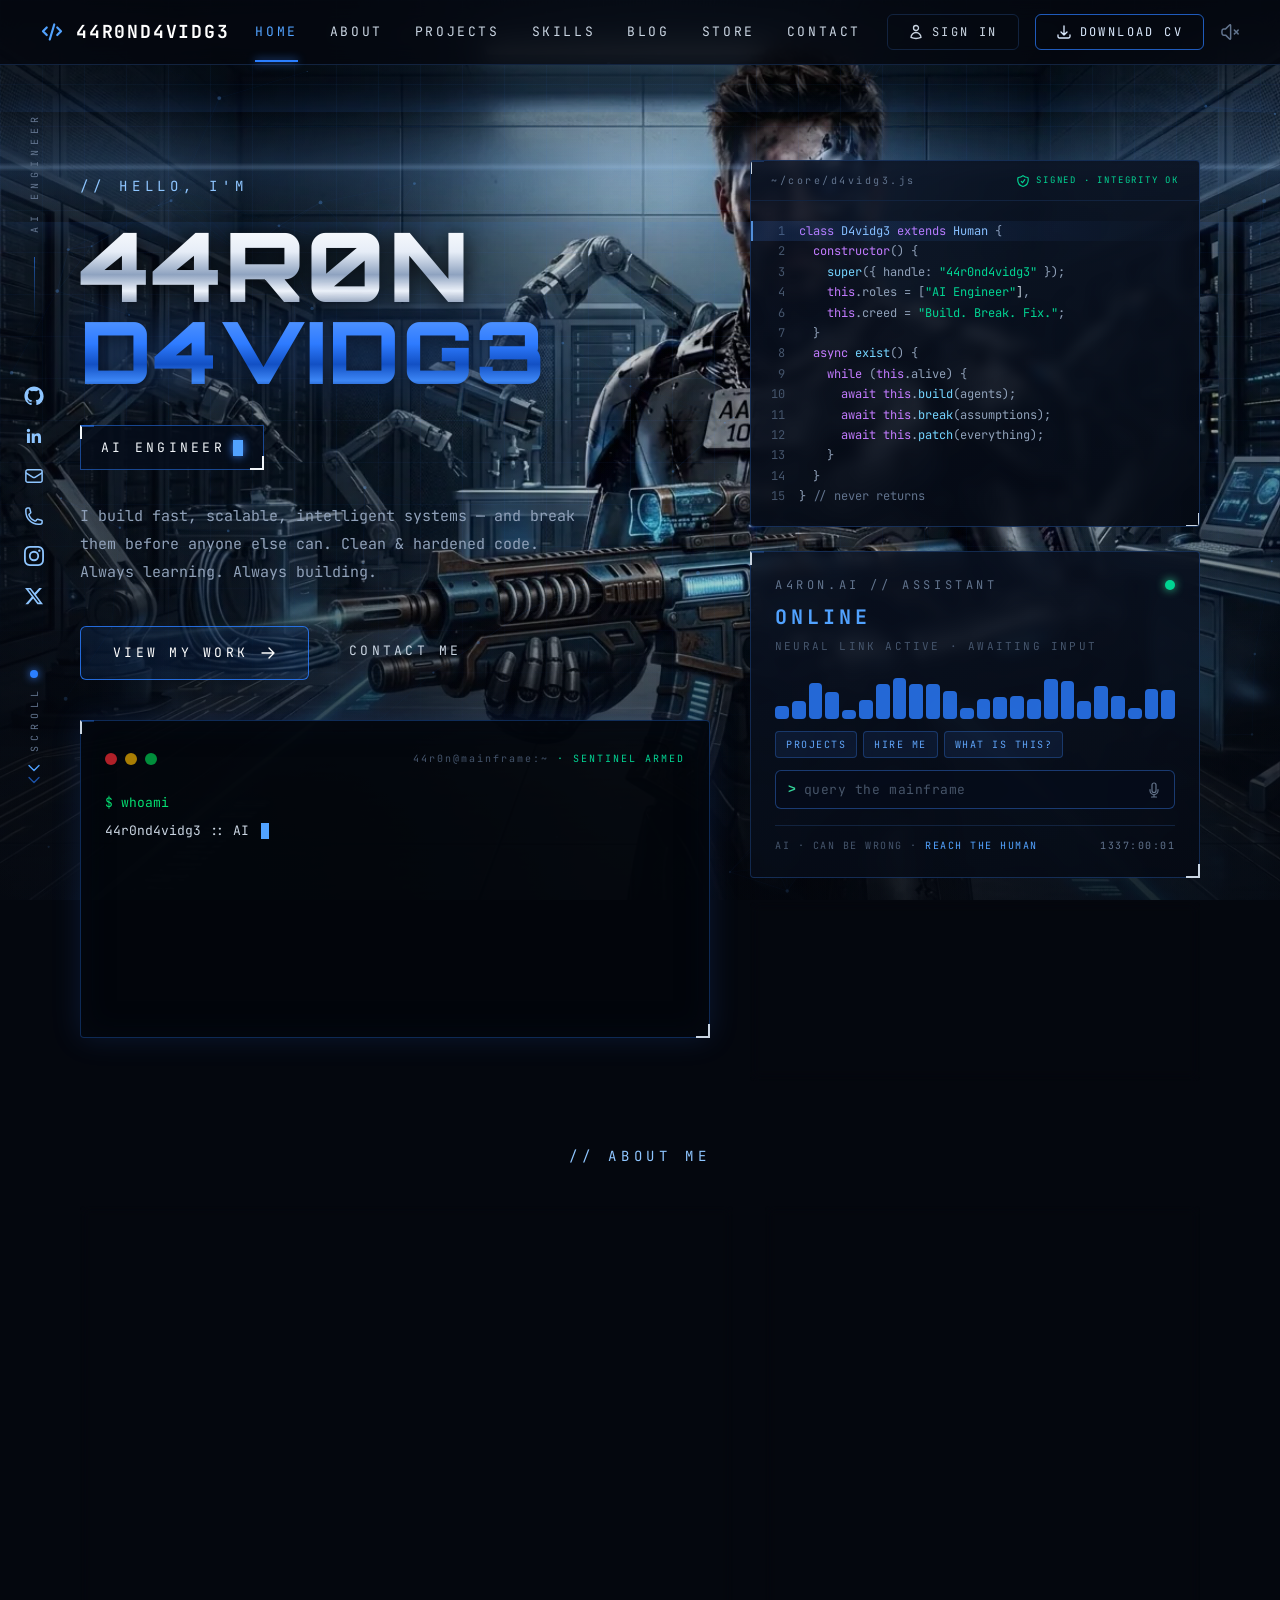
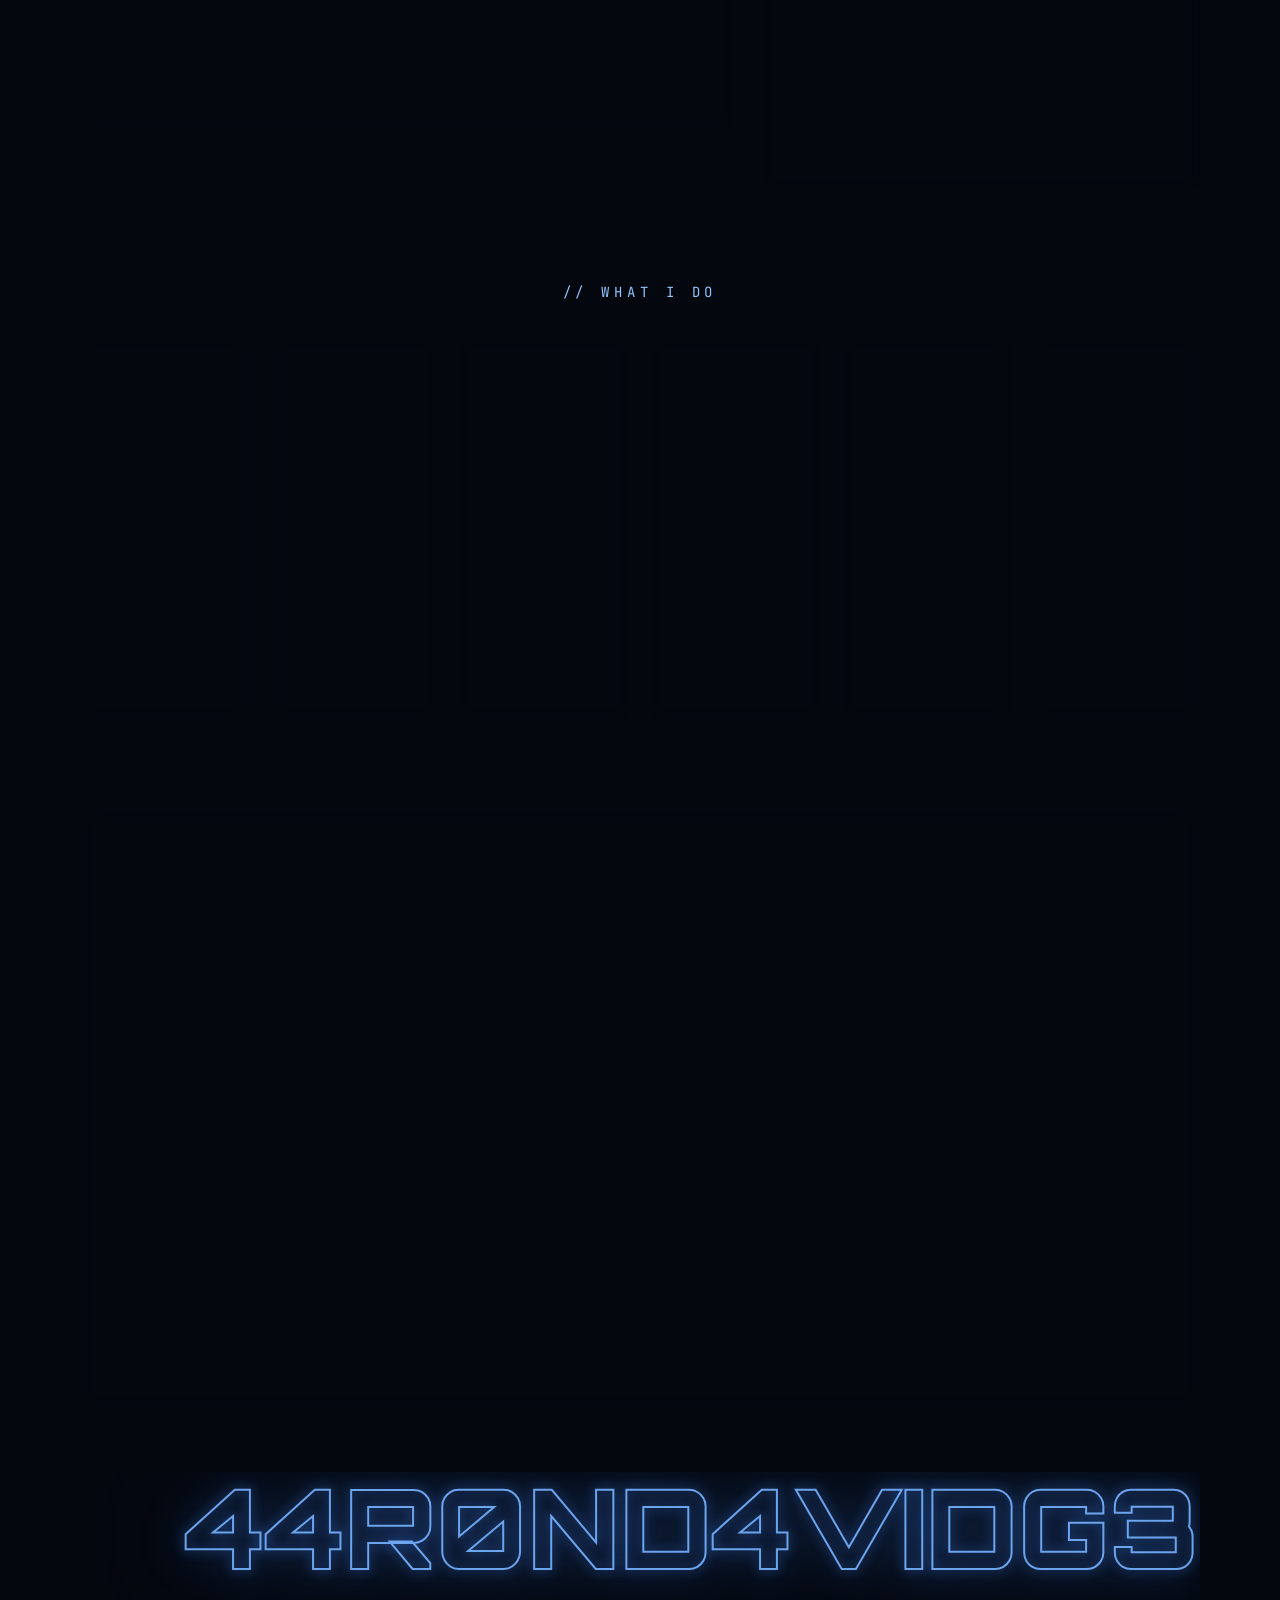
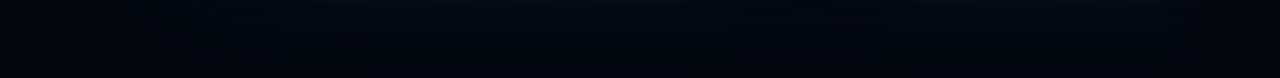
==== commit cef4bfb3: "Update index.html" ====
--- a/index.html
+++ b/index.html
@@ -30,10 +30,10 @@
 <meta property="og:image:alt" content="Preview of aarondavidge.com — Aaron Davidge, AI engineer" />
 <meta name="twitter:card" content="summary_large_image" />
 <meta name="twitter:url" content="https://aarondavidge.com/" />
-<meta name="twitter:site" content="@44r0nd4vidg3" />
-<meta name="twitter:creator" content="@44r0nd4vidg3" />
+<meta name="twitter:site" content="@44r0n" />
+<meta name="twitter:creator" content="@44r0n" />
 <meta name="twitter:title" content="Aaron Davidge — AI Engineer" />
-<meta name="twitter:description" content="Aaron Davidge (44r0n D4vidg3) is an AI engineer building autonomous AI agents, LLM-powered workflows, and secure, cloud-native systems." />
+<meta name="twitter:description" content="Aaron Davidge (44r0n ) is an AI engineer building autonomous AI agents, LLM-powered workflows, and secure, cloud-native systems." />
 <meta name="twitter:image" content="https://aarondavidge.com/card_image.jpg" />
 <meta name="twitter:image:alt" content="Preview of aarondavidge.com — Aaron Davidge, AI engineer" />
 <script type="application/ld+json">
@@ -41,7 +41,7 @@
   "@context": "https://schema.org",
   "@type": "Person",
   "name": "Aaron Davidge",
-  "alternateName": "44r0n D4vidg3",
+  "alternateName": "44r0n ",
   "url": "https://aarondavidge.com/",
   "image": "https://aarondavidge.com/card_image.jpg",
   "jobTitle": ["AI Engineer"],
@@ -436,7 +436,7 @@
           <pre class="whitespace-pre font-mono"><code><span class="text-slate-600"> 1</span>  <span class="text-purple-400">class</span> <span class="text-blue-300">D4vidg3</span> <span class="text-purple-400">extends</span> <span class="text-blue-300">Human</span> <span class="text-slate-400">{</span>
 <span class="text-slate-600"> 2</span>    <span class="text-purple-400">constructor</span><span class="text-slate-400">() {</span>
 <span class="text-slate-600"> 3</span>      <span class="text-sky-300">super</span><span class="text-slate-400">({ handle:</span> <span class="text-emerald-400">"44r0nd4vidg3"</span> <span class="text-slate-400">});</span>
-<span class="text-slate-600"> 4</span>      <span class="text-purple-400">this</span><span class="text-slate-400">.roles = [</span><span class="text-emerald-400">"AI Engineer"</span><span class="text-slate-400">,</span>
+<span class="text-slate-600"> 4</span>      <span class="text-purple-400">this</span><span class="text-slate-400">.roles = [</span><span class="text-emerald-400">"AI Engineer"</span>]<span class="text-slate-400">,</span>
 <span class="text-slate-600"> 6</span>      <span class="text-purple-400">this</span><span class="text-slate-400">.creed =</span> <span class="text-emerald-400">"Build. Break. Fix."</span><span class="text-slate-400">;</span>
 <span class="text-slate-600"> 7</span>    <span class="text-slate-400">}</span>
 <span class="text-slate-600"> 8</span>    <span class="text-purple-400">async</span> <span class="text-sky-300">exist</span><span class="text-slate-400">() {</span>
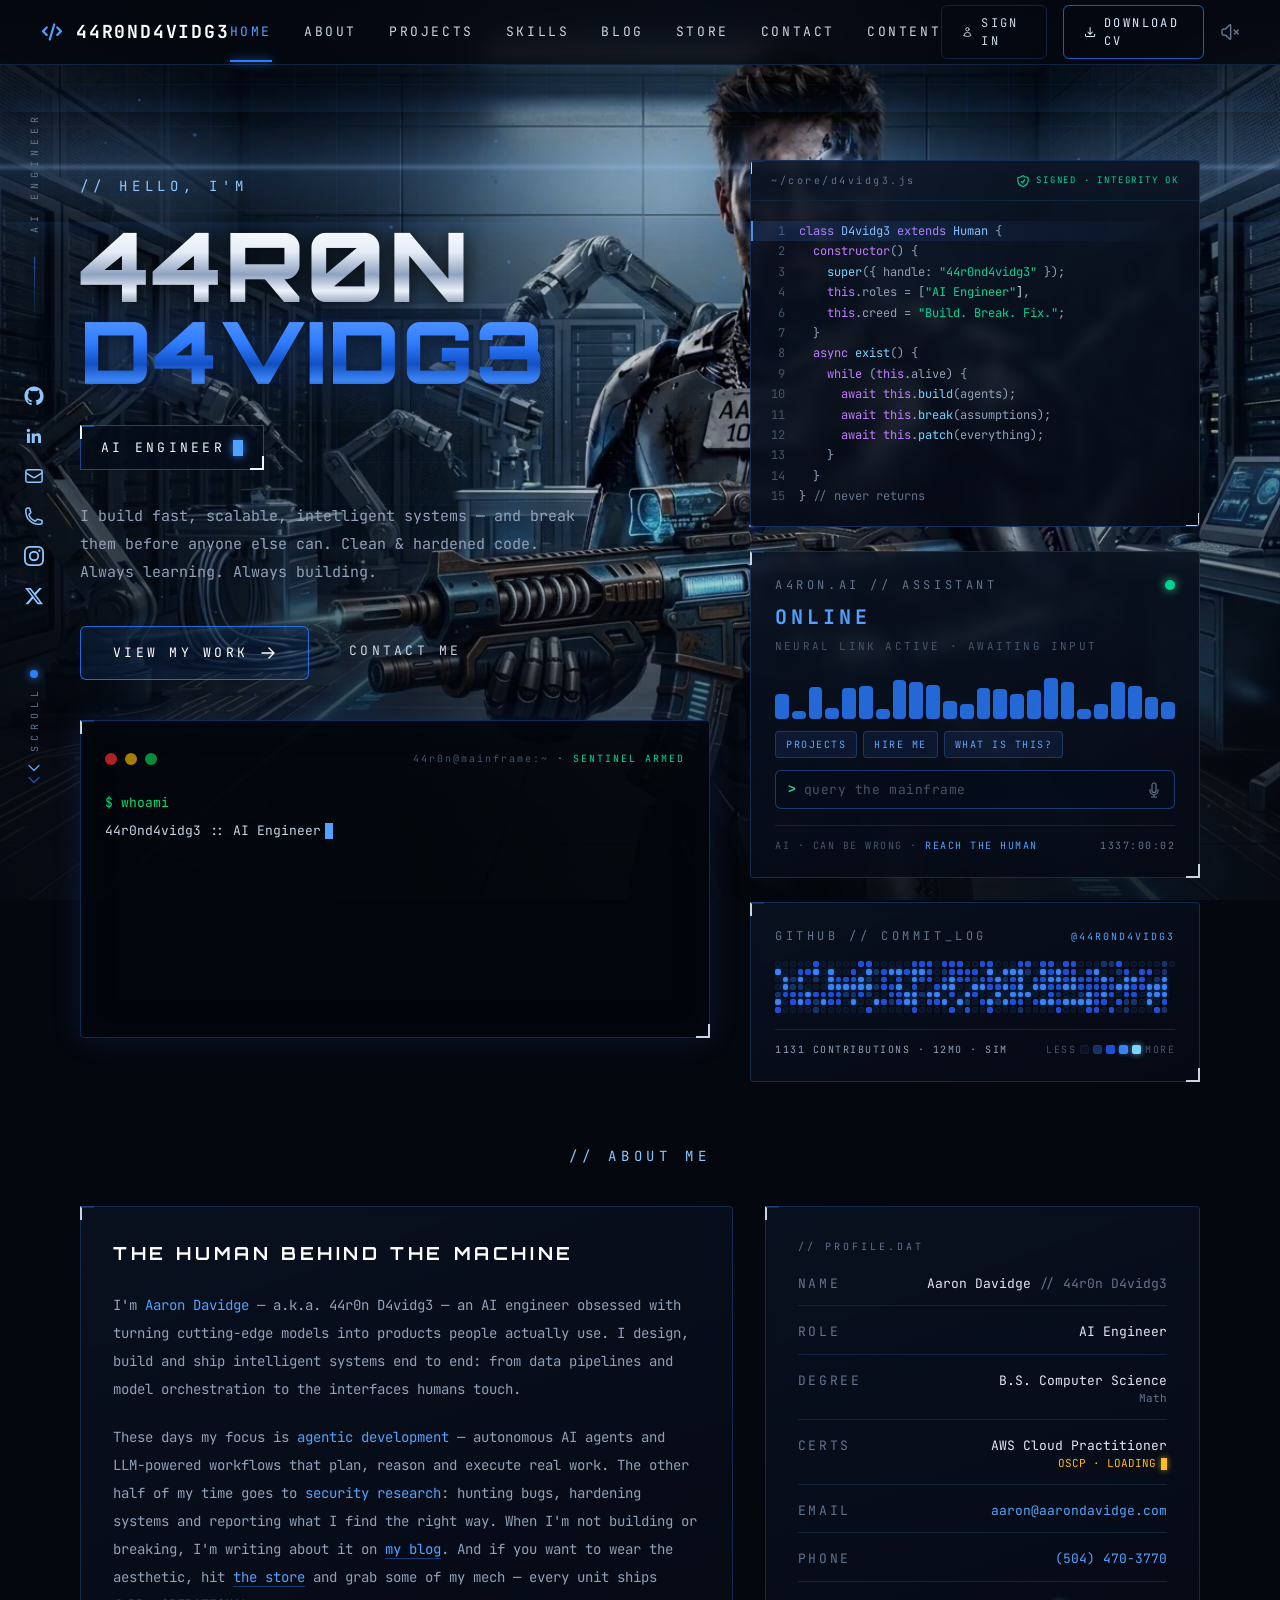
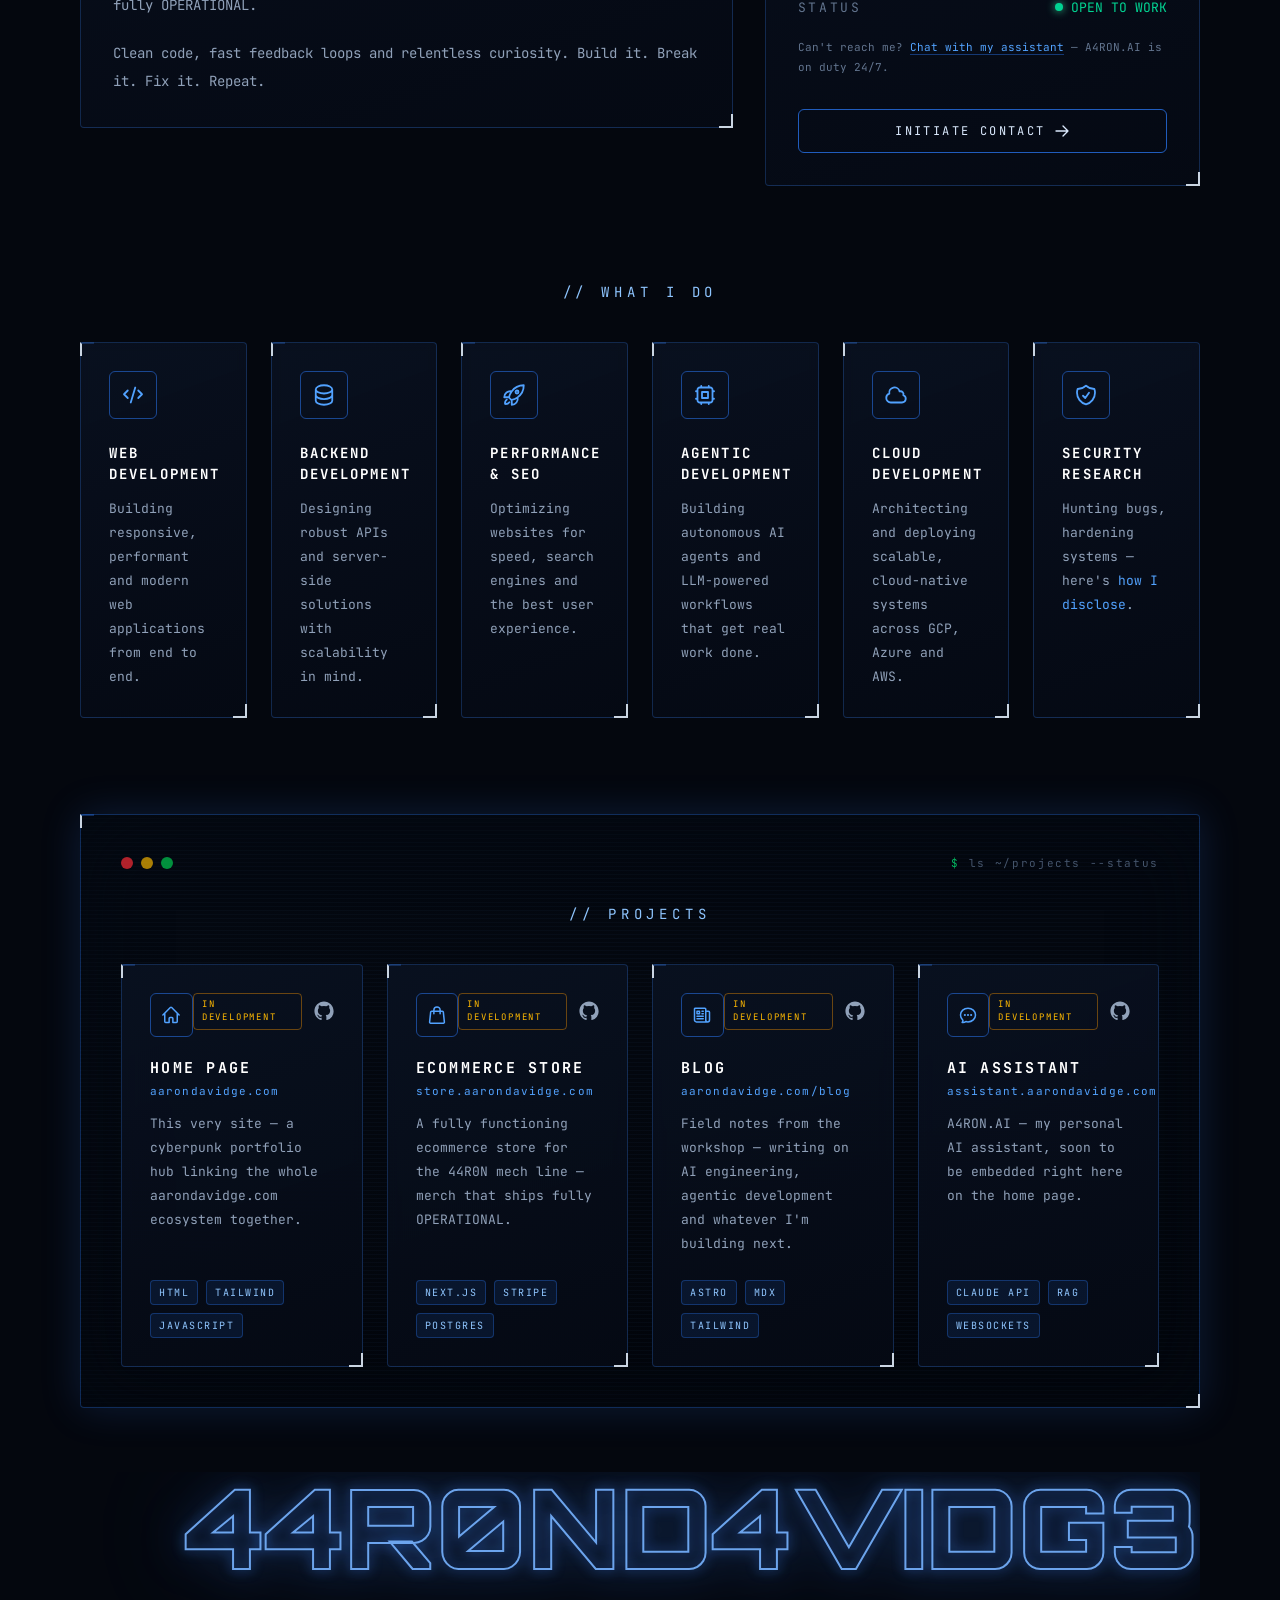
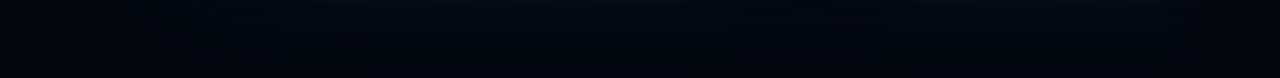
==== commit ff6a6642: "Add link to Content Page in navigation" ====
--- a/index.html
+++ b/index.html
@@ -280,6 +280,7 @@
       <li><a href="blog/" class="nav-link hover:text-blue-400 transition-colors">BLOG</a></li>
       <li><a href="https://store.aarondavidge.com" class="nav-link hover:text-blue-400 transition-colors">STORE</a></li>
       <li><a href="contact.html" class="hover:text-blue-400 transition-colors">CONTACT</a></li>
+      <li><a href="Content Page.html" class="hover:text-blue-400 transition-colors">CONTENT</a></li>
     </ul>
     <div class="flex items-center gap-4">
       <a href="signin.html" id="signin-btn" class="hidden sm:flex items-center gap-2 border border-[#12233f] rounded-md px-5 py-2 text-[12px] tracking-[0.2em] text-slate-300 hover:text-white hover:border-blue-500/70 transition-all">
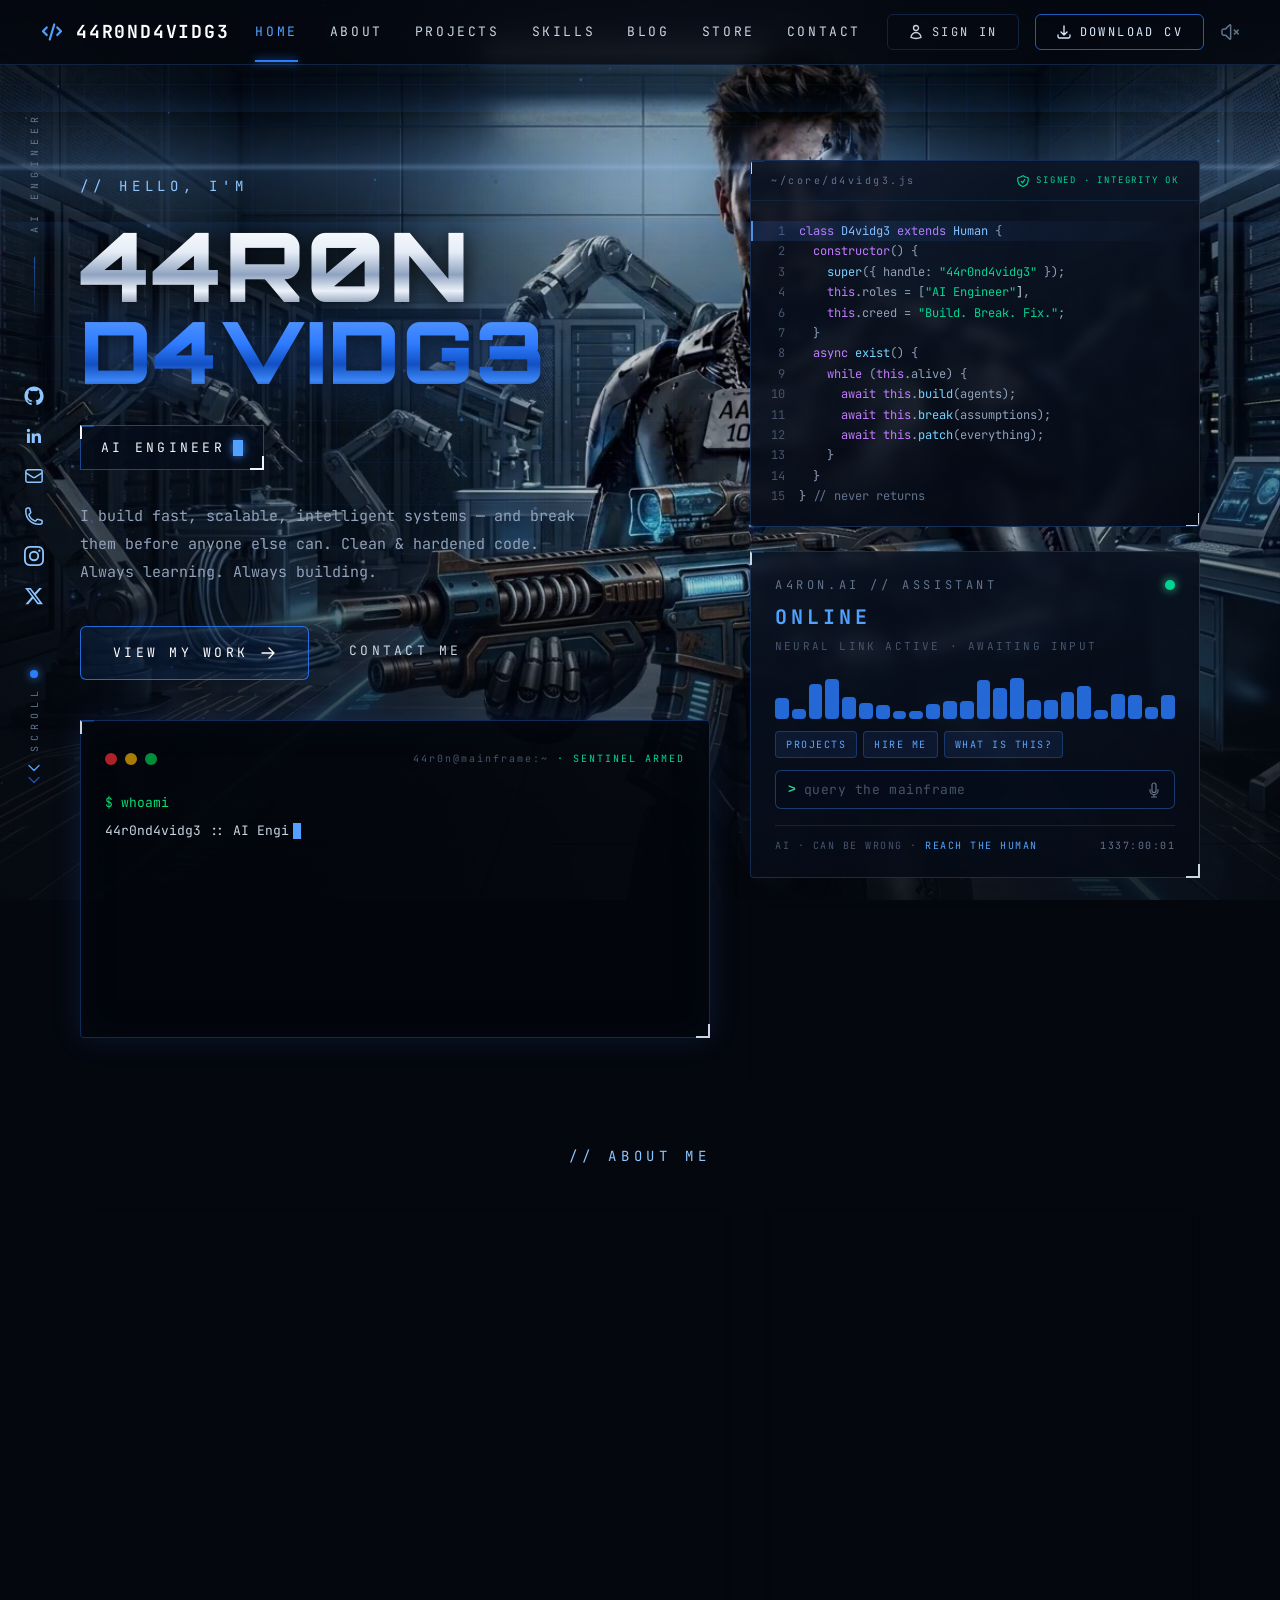
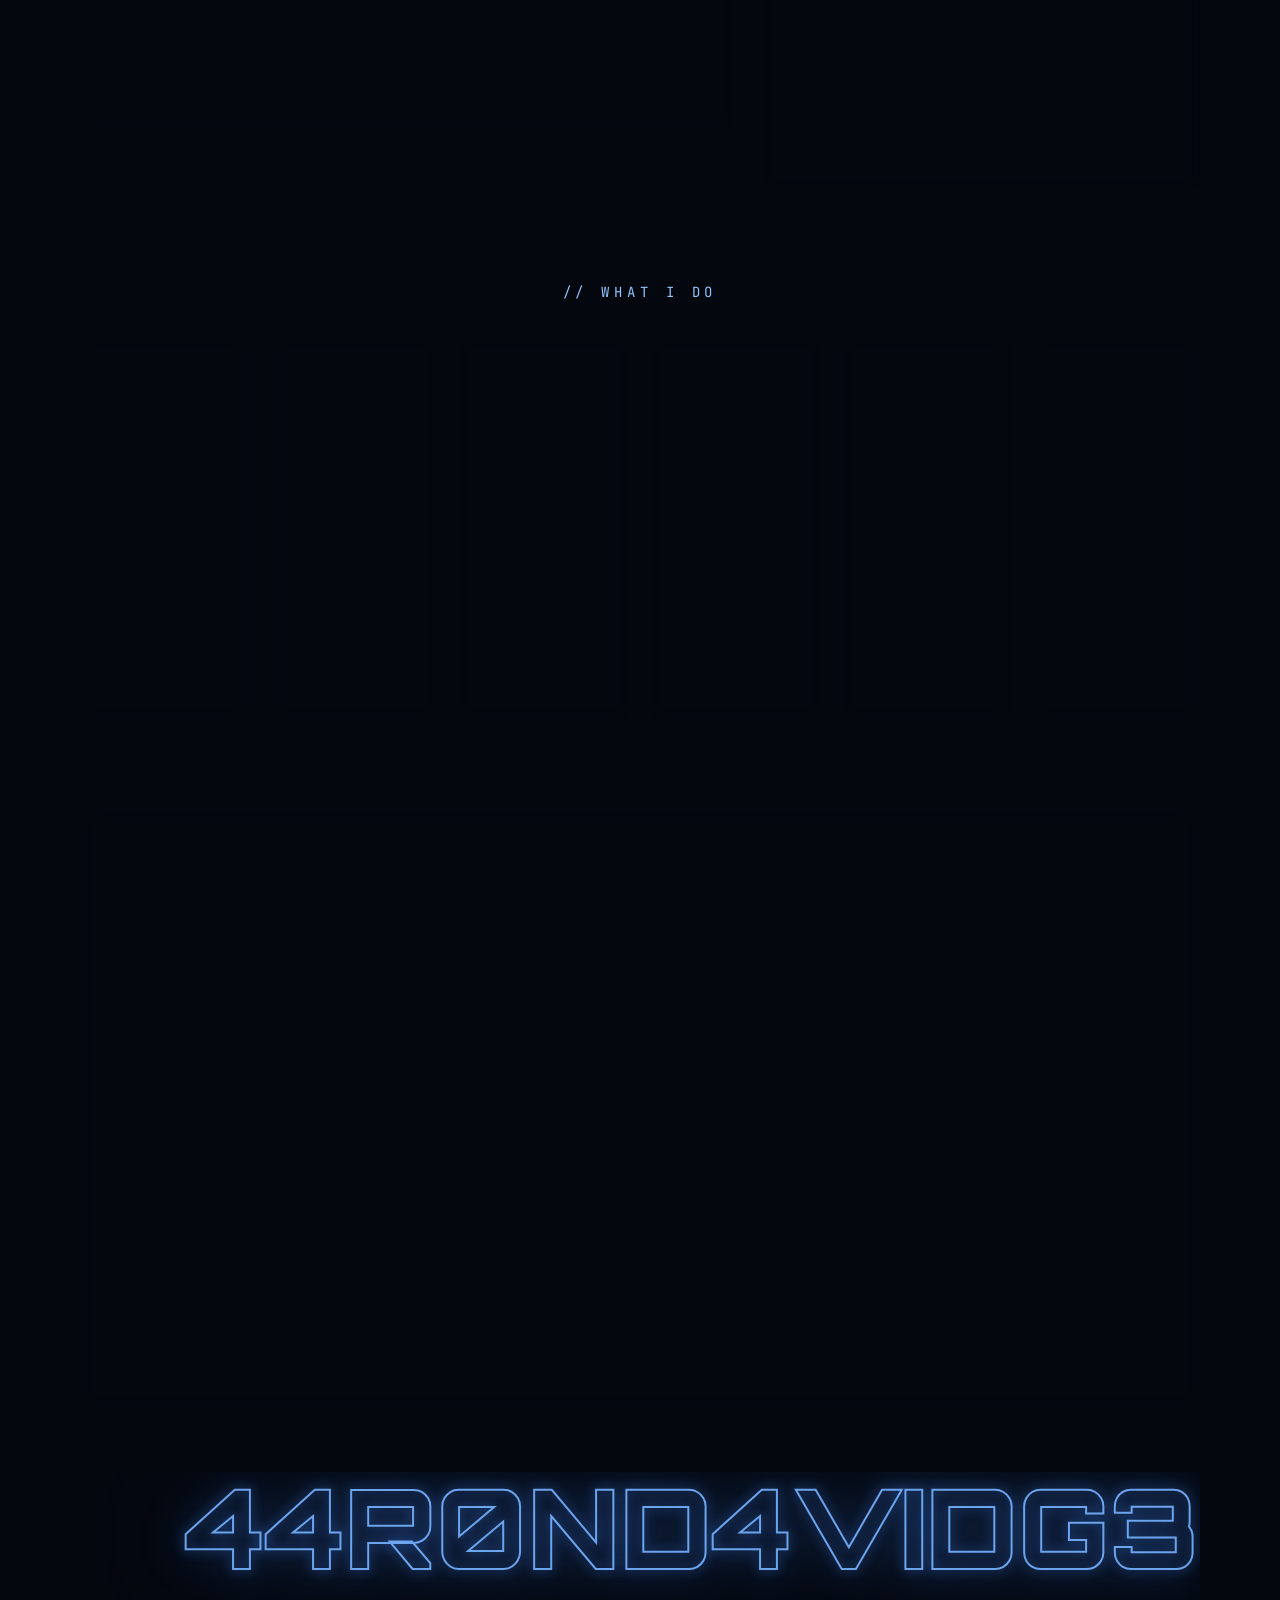
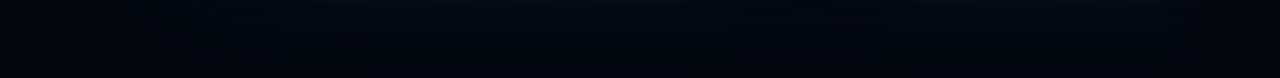
==== commit cce7db2d: "Remove link to 'Content Page.html' from navigation" ====
--- a/index.html
+++ b/index.html
@@ -280,7 +280,6 @@
       <li><a href="blog/" class="nav-link hover:text-blue-400 transition-colors">BLOG</a></li>
       <li><a href="https://store.aarondavidge.com" class="nav-link hover:text-blue-400 transition-colors">STORE</a></li>
       <li><a href="contact.html" class="hover:text-blue-400 transition-colors">CONTACT</a></li>
-      <li><a href="Content Page.html" class="hover:text-blue-400 transition-colors">CONTENT</a></li>
     </ul>
     <div class="flex items-center gap-4">
       <a href="signin.html" id="signin-btn" class="hidden sm:flex items-center gap-2 border border-[#12233f] rounded-md px-5 py-2 text-[12px] tracking-[0.2em] text-slate-300 hover:text-white hover:border-blue-500/70 transition-all">
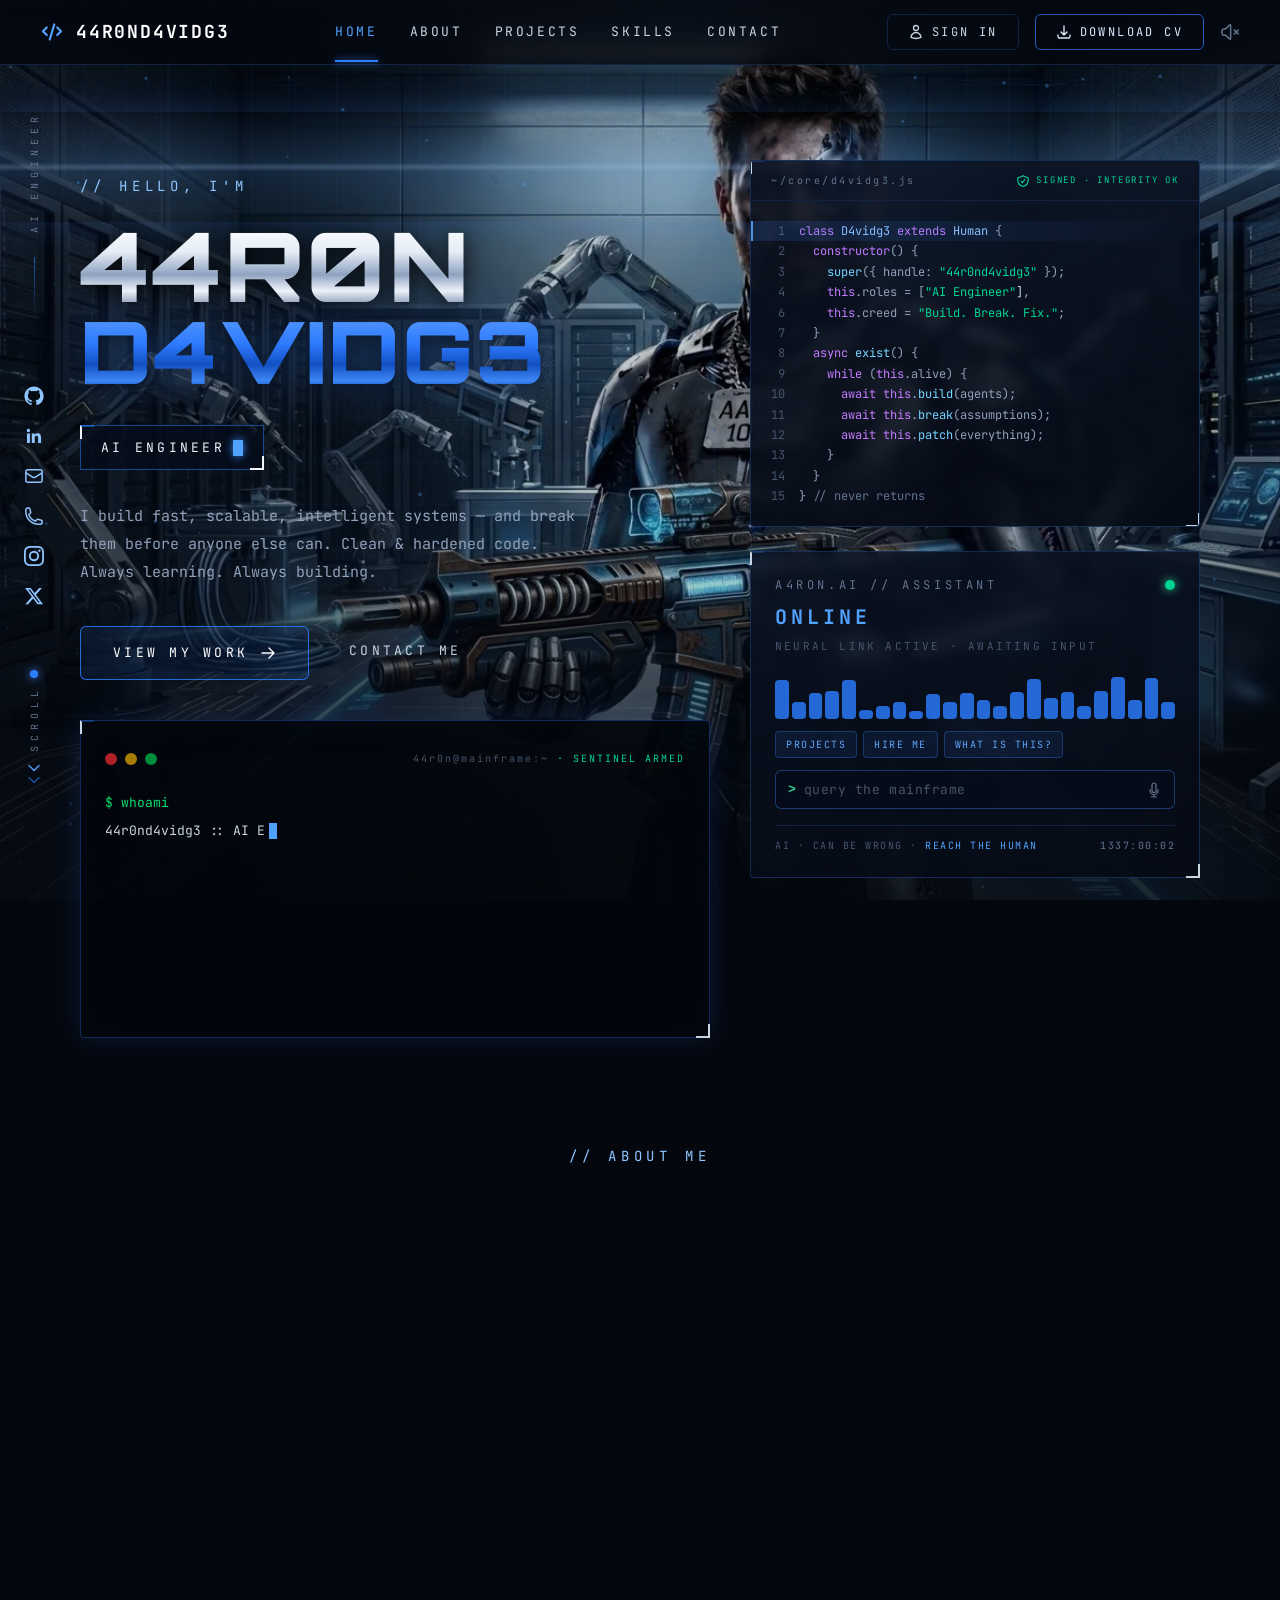
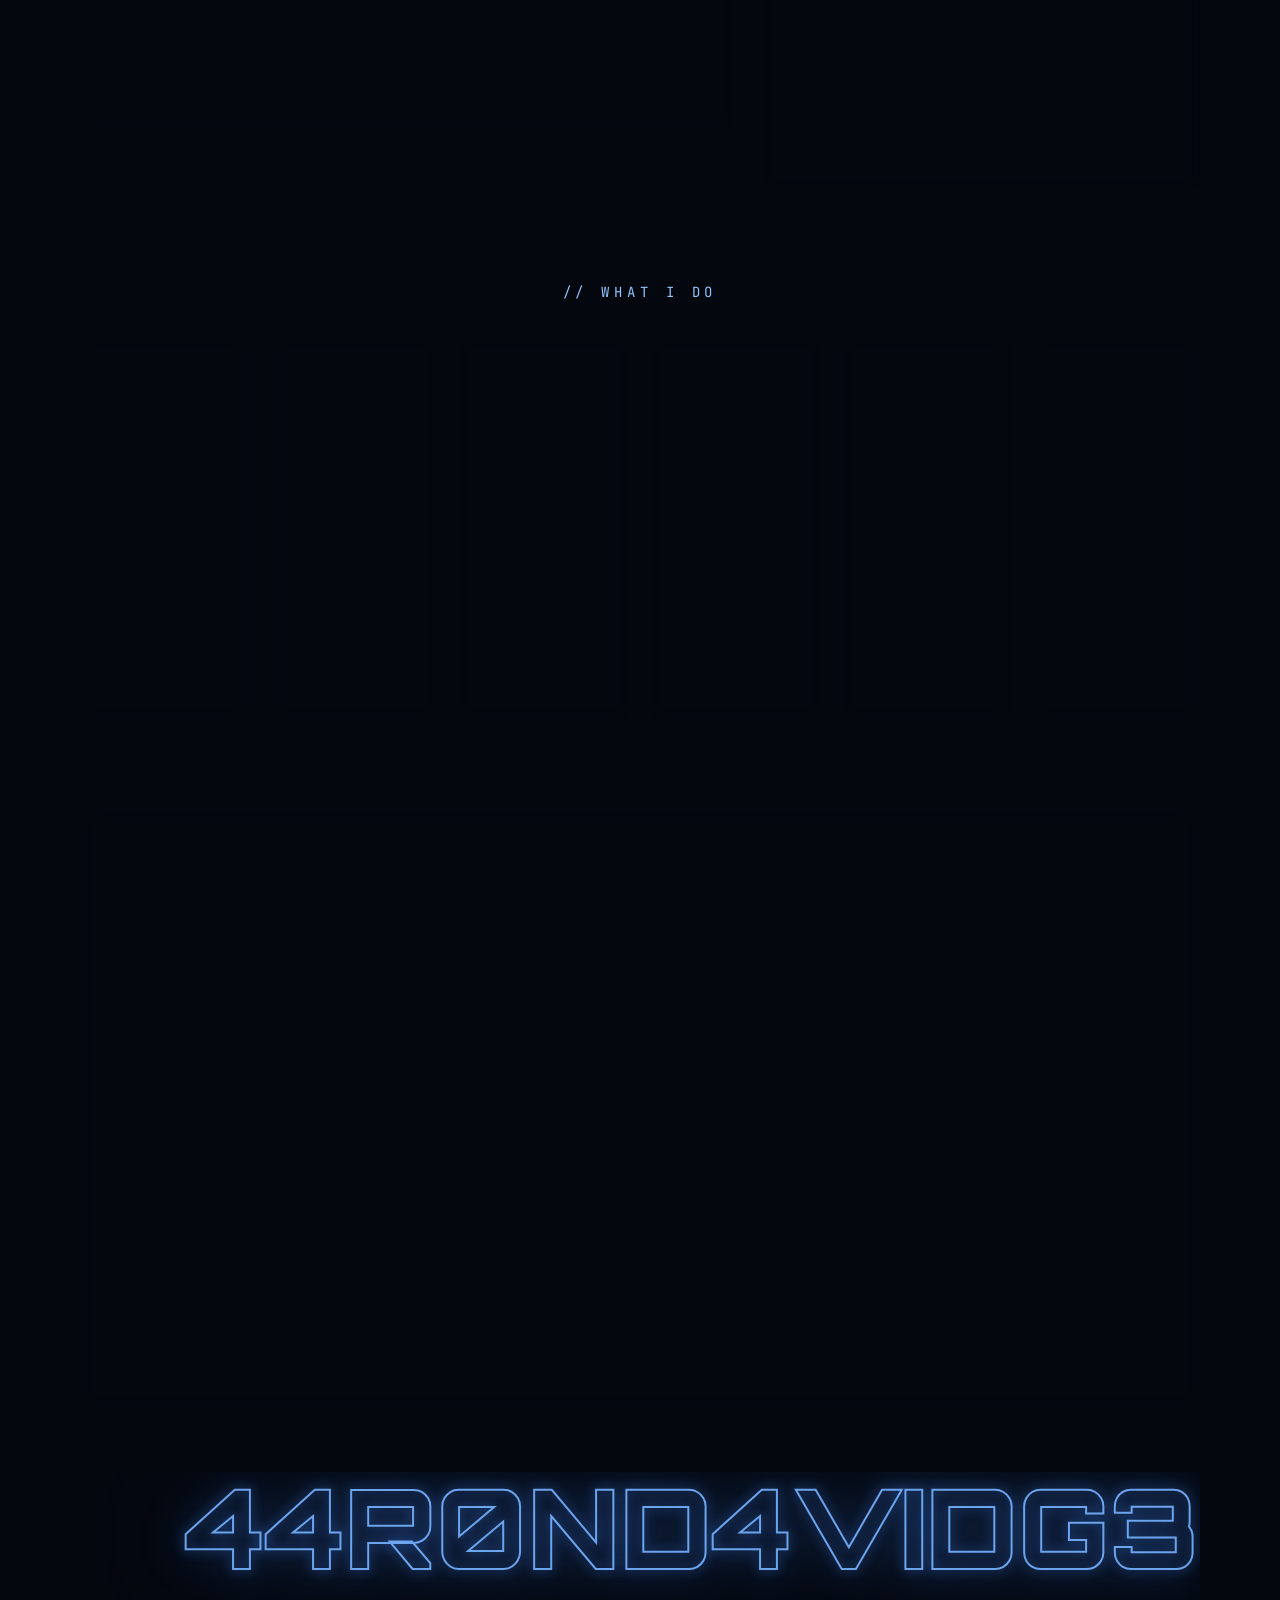
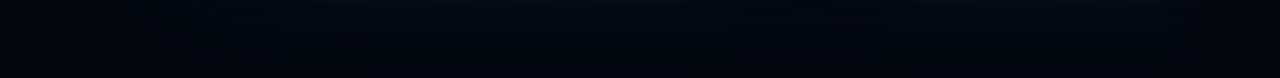
==== commit 925864ee: "Remove blog and store links from navigation Removed links to blog and store from navigation." ====
--- a/index.html
+++ b/index.html
@@ -277,8 +277,6 @@
       <li><a href="#about" class="nav-link hover:text-blue-400 transition-colors">ABOUT</a></li>
       <li><a href="#projects" class="nav-link hover:text-blue-400 transition-colors">PROJECTS</a></li>
       <li><a href="#skills" class="nav-link hover:text-blue-400 transition-colors">SKILLS</a></li>
-      <li><a href="blog/" class="nav-link hover:text-blue-400 transition-colors">BLOG</a></li>
-      <li><a href="https://store.aarondavidge.com" class="nav-link hover:text-blue-400 transition-colors">STORE</a></li>
       <li><a href="contact.html" class="hover:text-blue-400 transition-colors">CONTACT</a></li>
     </ul>
     <div class="flex items-center gap-4">
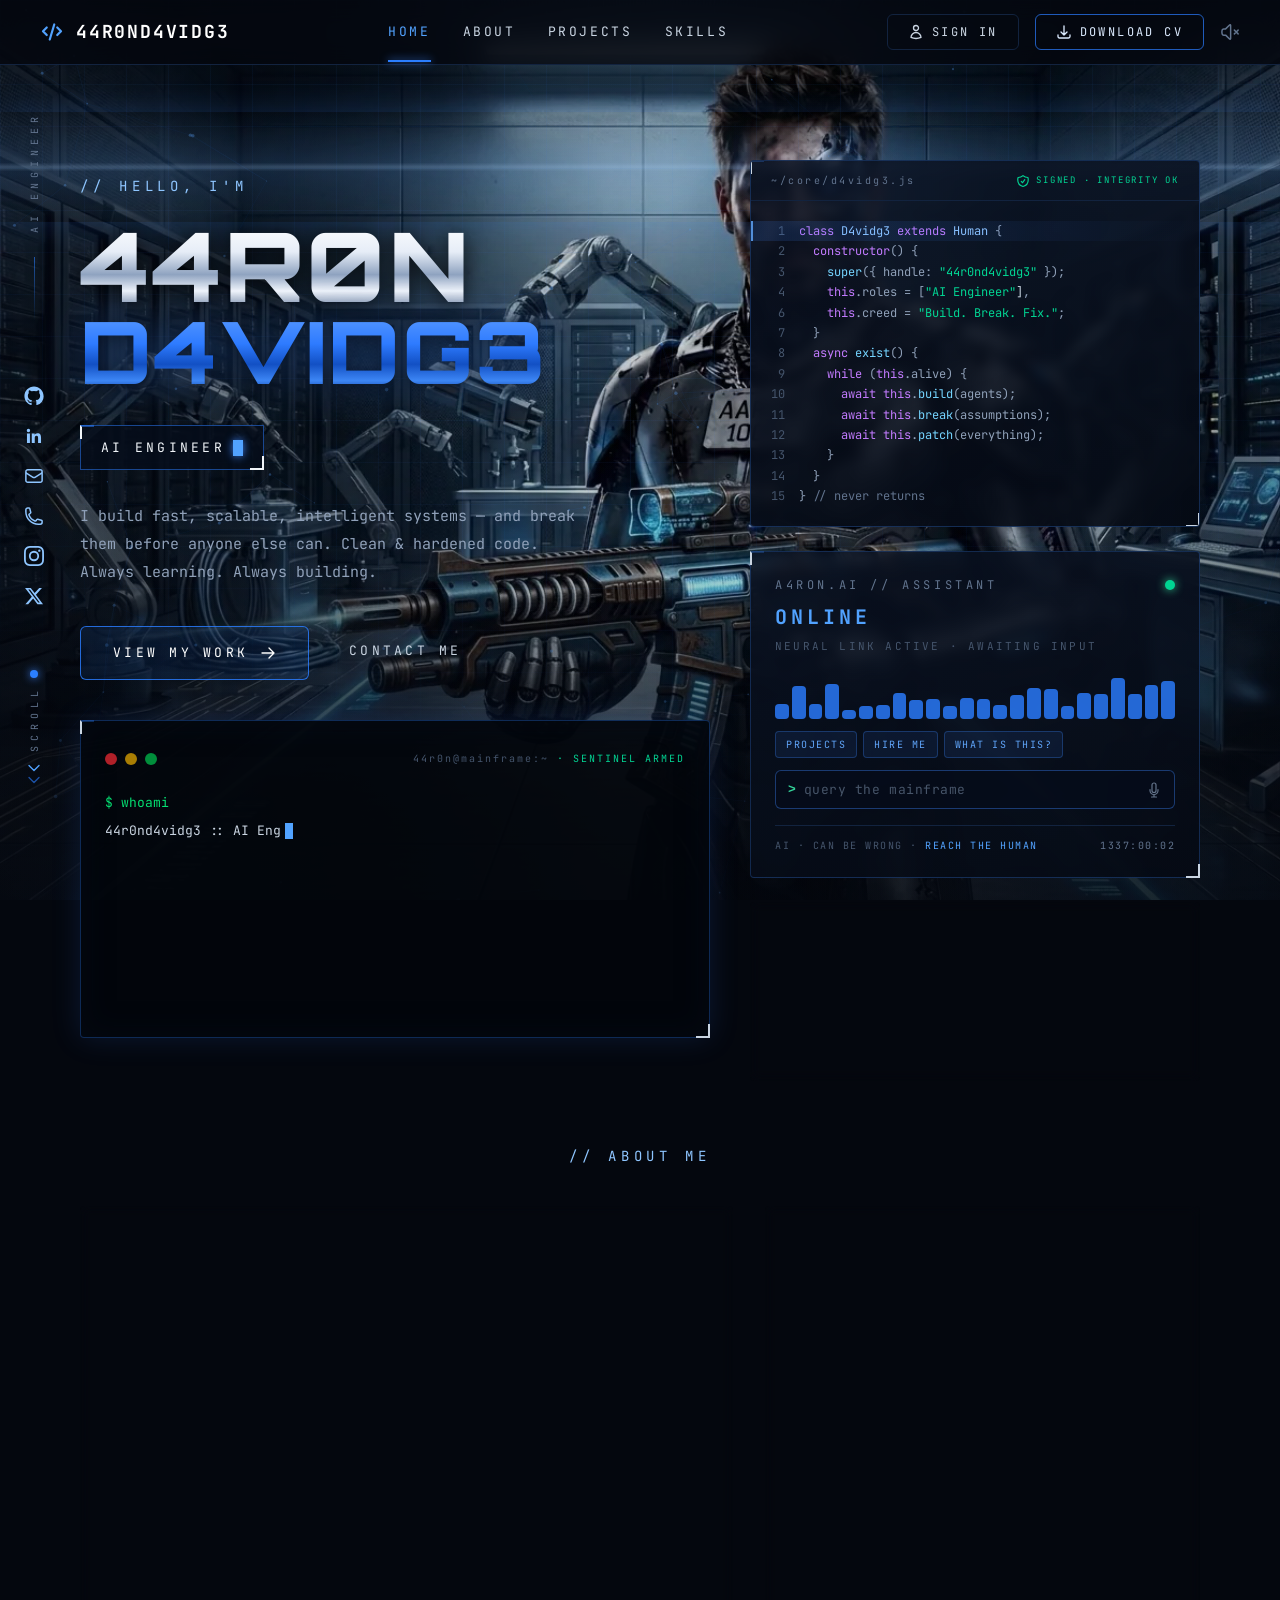
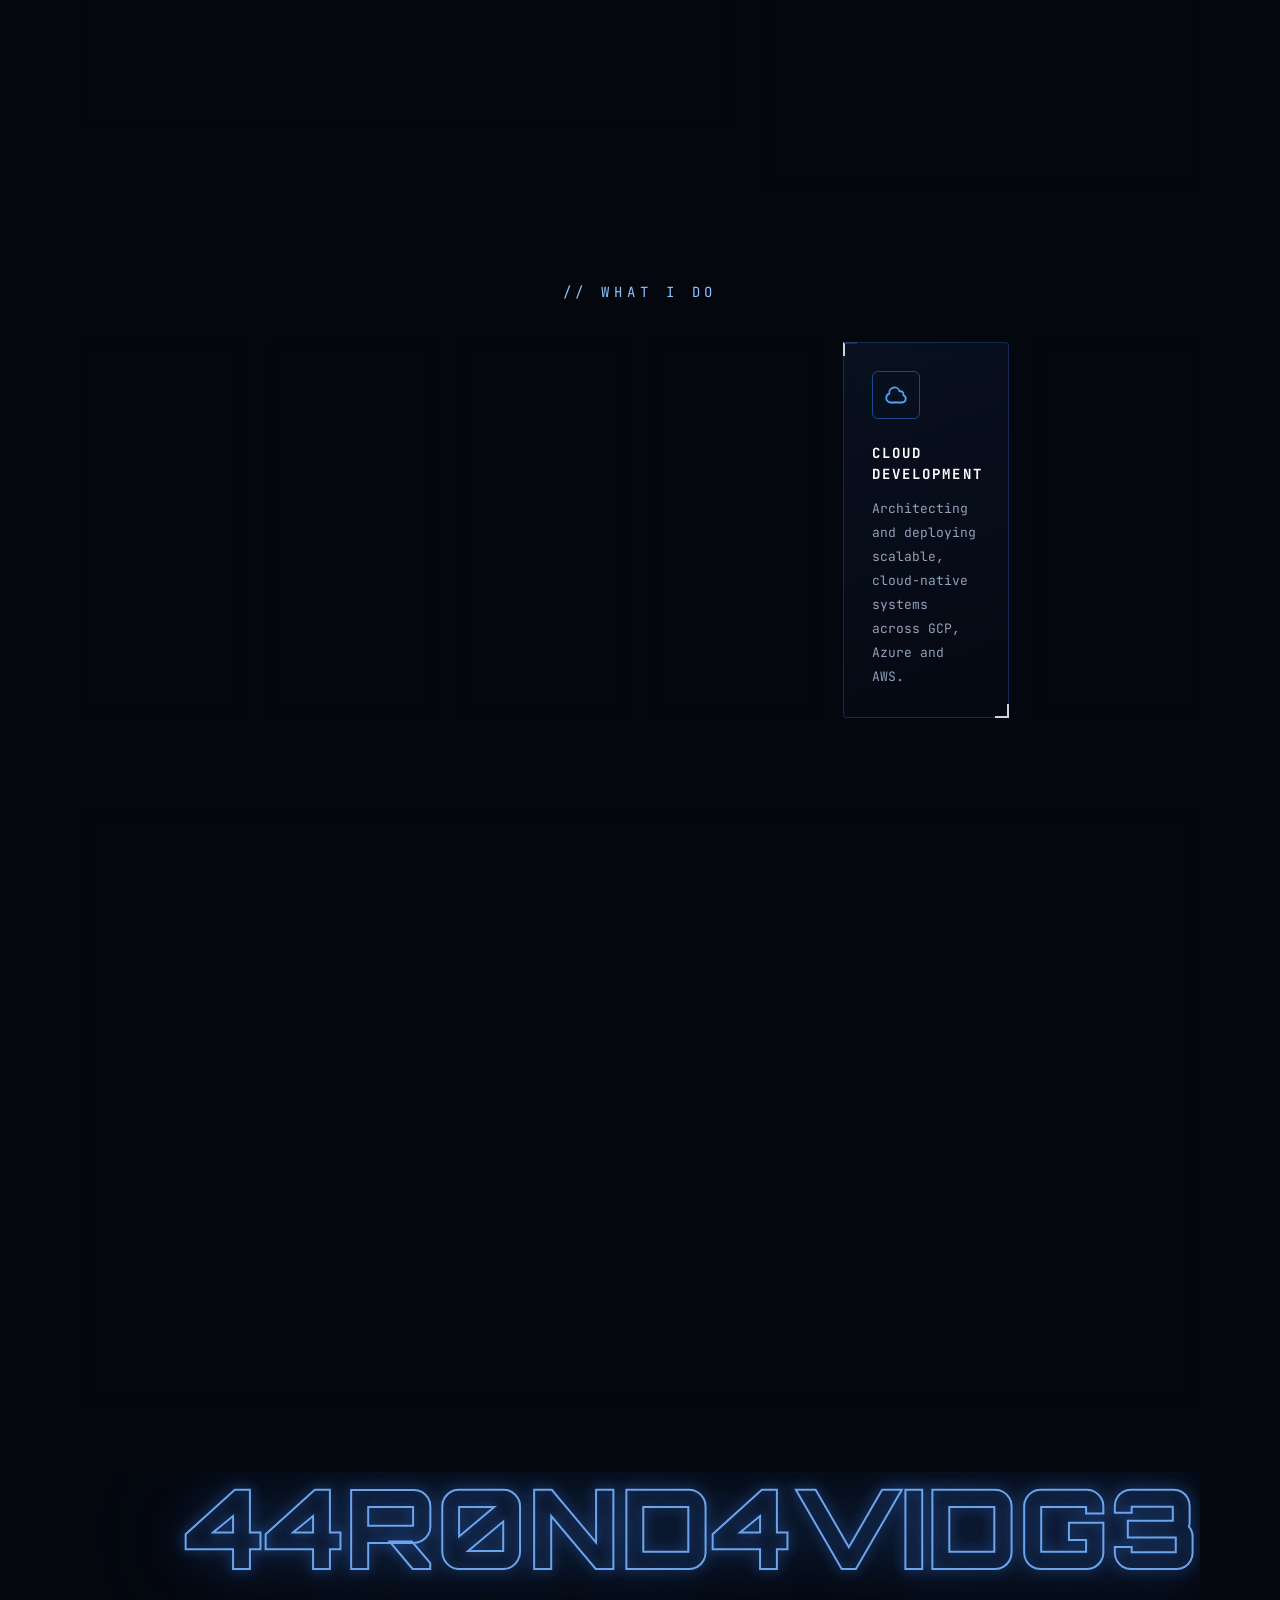
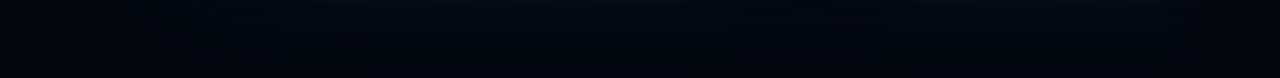
==== commit eae923b3: "Remove CONTACT link from navigation" ====
--- a/index.html
+++ b/index.html
@@ -277,7 +277,6 @@
       <li><a href="#about" class="nav-link hover:text-blue-400 transition-colors">ABOUT</a></li>
       <li><a href="#projects" class="nav-link hover:text-blue-400 transition-colors">PROJECTS</a></li>
       <li><a href="#skills" class="nav-link hover:text-blue-400 transition-colors">SKILLS</a></li>
-      <li><a href="contact.html" class="hover:text-blue-400 transition-colors">CONTACT</a></li>
     </ul>
     <div class="flex items-center gap-4">
       <a href="signin.html" id="signin-btn" class="hidden sm:flex items-center gap-2 border border-[#12233f] rounded-md px-5 py-2 text-[12px] tracking-[0.2em] text-slate-300 hover:text-white hover:border-blue-500/70 transition-all">
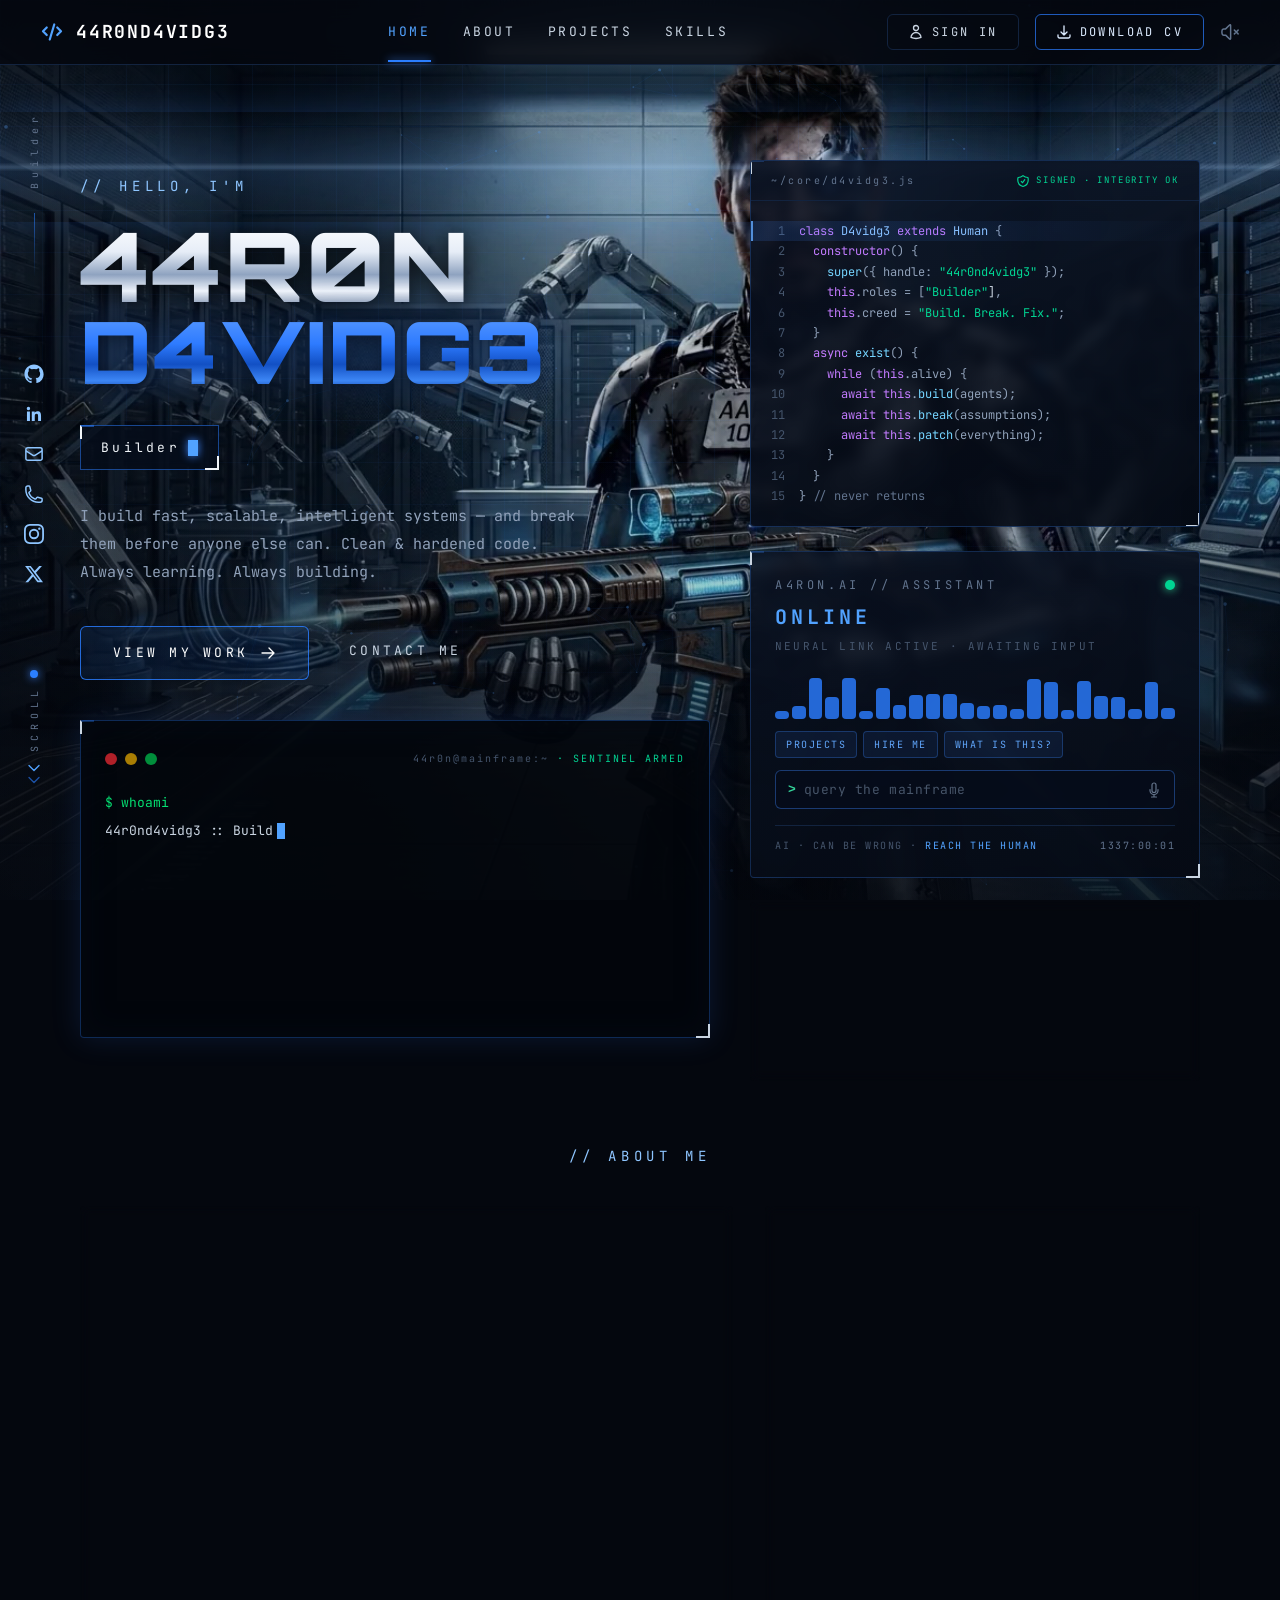
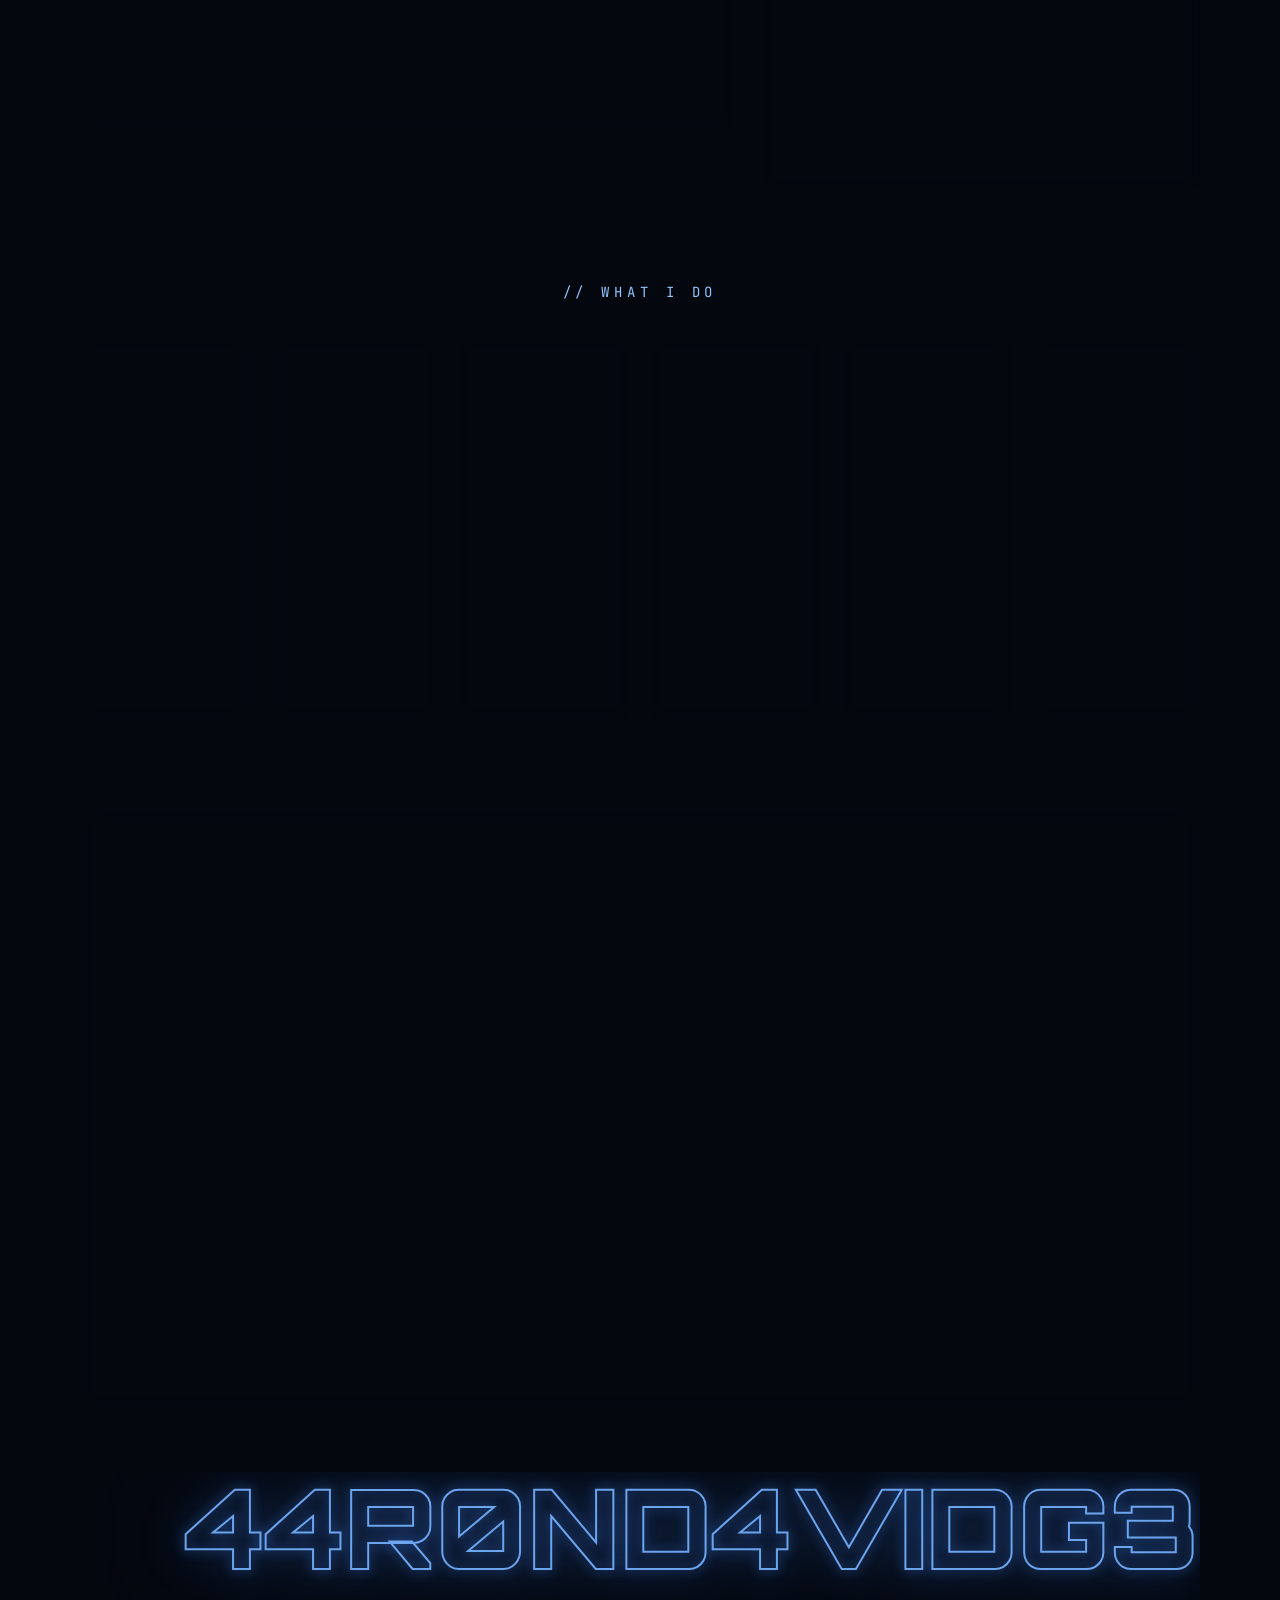
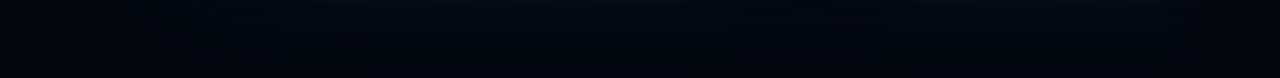
==== commit 970e047f: "Update index.html" ====
--- a/index.html
+++ b/index.html
@@ -3,10 +3,10 @@
 <head>
 <meta charset="UTF-8" />
 <meta name="viewport" content="width=device-width, initial-scale=1.0" />
-<title>Aaron Davidge — AI Engineer</title>
-<meta name="title" content="Aaron Davidge — AI Engineer" />
-<meta name="description" content="Aaron Davidge (44r0n D4vidg3) is an AI engineer building autonomous AI agents, LLM-powered workflows, and secure, cloud-native systems." />
-<meta name="keywords" content="Aaron Davidge, 44r0nd4vidg3, AI Engineer, agentic AI, LLM, machine learning, cybersecurity, cloud development" />
+<title>Aaron Davidge — Builder</title>
+<meta name="title" content="Aaron Davidge — Builder" />
+<meta name="description" content="Aaron Davidge (44r0n D4vidg3) is an Builder building autonomous AI agents, LLM-powered workflows, and secure, cloud-native systems." />
+<meta name="keywords" content="Aaron Davidge, 44r0nd4vidg3, Builder, agentic AI, LLM, machine learning, cybersecurity, cloud development" />
 <meta name="author" content="Aaron Davidge" />
 <meta name="robots" content="index, follow, max-image-preview:large" />
 <meta name="theme-color" content="#04070e" />
@@ -21,21 +21,21 @@
 <meta property="profile:last_name" content="Davidge" />
 <meta property="profile:username" content="44r0nd4vidg3" />
 <meta property="og:url" content="https://aarondavidge.com/" />
-<meta property="og:title" content="Aaron Davidge — AI Engineer" />
-<meta property="og:description" content="Aaron Davidge (44r0n D4vidg3) is an AI engineer building autonomous AI agents, LLM-powered workflows, and secure, cloud-native systems." />
+<meta property="og:title" content="Aaron Davidge — Builder" />
+<meta property="og:description" content="Aaron Davidge (44r0n D4vidg3) is an Builder building autonomous AI agents, LLM-powered workflows, and secure, cloud-native systems." />
 <meta property="og:image" content="https://aarondavidge.com/card_image.jpg" />
 <meta property="og:image:type" content="image/jpeg" />
 <meta property="og:image:width" content="1600" />
 <meta property="og:image:height" content="1127" />
-<meta property="og:image:alt" content="Preview of aarondavidge.com — Aaron Davidge, AI engineer" />
+<meta property="og:image:alt" content="Preview of aarondavidge.com — Aaron Davidge, Builder" />
 <meta name="twitter:card" content="summary_large_image" />
 <meta name="twitter:url" content="https://aarondavidge.com/" />
 <meta name="twitter:site" content="@44r0n" />
 <meta name="twitter:creator" content="@44r0n" />
-<meta name="twitter:title" content="Aaron Davidge — AI Engineer" />
-<meta name="twitter:description" content="Aaron Davidge (44r0n ) is an AI engineer building autonomous AI agents, LLM-powered workflows, and secure, cloud-native systems." />
+<meta name="twitter:title" content="Aaron Davidge — Builder" />
+<meta name="twitter:description" content="Aaron Davidge (44r0n ) is an Builder building autonomous AI agents, LLM-powered workflows, and secure, cloud-native systems." />
 <meta name="twitter:image" content="https://aarondavidge.com/card_image.jpg" />
-<meta name="twitter:image:alt" content="Preview of aarondavidge.com — Aaron Davidge, AI engineer" />
+<meta name="twitter:image:alt" content="Preview of aarondavidge.com — Aaron Davidge, Builder" />
 <script type="application/ld+json">
 {
   "@context": "https://schema.org",
@@ -44,10 +44,10 @@
   "alternateName": "44r0n ",
   "url": "https://aarondavidge.com/",
   "image": "https://aarondavidge.com/card_image.jpg",
-  "jobTitle": ["AI Engineer"],
+  "jobTitle": ["Builder"],
   "email": "mailto:aaron@aarondavidge.com",
   "telephone": "+1-504-470-3770",
-  "description": "AI engineer and building autonomous AI agents, LLM-powered workflows, and secure, cloud-native systems.",
+  "description": "Builder and building autonomous AI agents, LLM-powered workflows, and secure, cloud-native systems.",
   "knowsAbout": ["Artificial Intelligence", "Machine Learning", "Agentic AI", "Large Language Models", "Cybersecurity", "Security Research", "Cloud Computing", "Web Development"],
   "alumniOf": {
     "@type": "CollegeOrUniversity",
@@ -340,7 +340,7 @@
 <!-- ============ LEFT RAIL ============ -->
 <aside class="hidden lg:flex fixed left-6 top-0 bottom-0 z-40 flex-col items-center justify-between py-28 pointer-events-none">
   <div class="flex flex-col items-center gap-6">
-    <span class="vertical-label text-[10px] text-slate-500 tracking-[0.5em]">AI ENGINEER</span>
+    <span class="vertical-label text-[10px] text-slate-500 tracking-[0.5em]">Builder</span>
     <span class="w-px h-16 bg-gradient-to-b from-blue-500/60 to-transparent"></span>
   </div>
   <div class="flex flex-col items-center gap-5 pointer-events-auto">
@@ -385,7 +385,7 @@
       </h1>
 
       <div class="corner glow-border inline-flex items-center gap-2 border border-blue-500/50 bg-[#060d1b]/80 px-5 py-3 mt-8 text-[13px] tracking-[0.25em] text-slate-100">
-        AI ENGINEER 
+        Builder 
         <span class="cursor-blink inline-block w-2.5 h-4 bg-blue-400 shadow-[0_0_8px_#3b82f6]"></span>
       </div>
 
@@ -433,7 +433,7 @@
           <pre class="whitespace-pre font-mono"><code><span class="text-slate-600"> 1</span>  <span class="text-purple-400">class</span> <span class="text-blue-300">D4vidg3</span> <span class="text-purple-400">extends</span> <span class="text-blue-300">Human</span> <span class="text-slate-400">{</span>
 <span class="text-slate-600"> 2</span>    <span class="text-purple-400">constructor</span><span class="text-slate-400">() {</span>
 <span class="text-slate-600"> 3</span>      <span class="text-sky-300">super</span><span class="text-slate-400">({ handle:</span> <span class="text-emerald-400">"44r0nd4vidg3"</span> <span class="text-slate-400">});</span>
-<span class="text-slate-600"> 4</span>      <span class="text-purple-400">this</span><span class="text-slate-400">.roles = [</span><span class="text-emerald-400">"AI Engineer"</span>]<span class="text-slate-400">,</span>
+<span class="text-slate-600"> 4</span>      <span class="text-purple-400">this</span><span class="text-slate-400">.roles = [</span><span class="text-emerald-400">"Builder"</span>]<span class="text-slate-400">,</span>
 <span class="text-slate-600"> 6</span>      <span class="text-purple-400">this</span><span class="text-slate-400">.creed =</span> <span class="text-emerald-400">"Build. Break. Fix."</span><span class="text-slate-400">;</span>
 <span class="text-slate-600"> 7</span>    <span class="text-slate-400">}</span>
 <span class="text-slate-600"> 8</span>    <span class="text-purple-400">async</span> <span class="text-sky-300">exist</span><span class="text-slate-400">() {</span>
@@ -511,7 +511,7 @@
       <div class="card-panel corner rounded-sm p-8">
         <h2 class="font-display text-white text-lg tracking-[0.2em] font-bold mb-6">THE HUMAN BEHIND THE MACHINE</h2>
         <div class="space-y-5 text-[14px] leading-7 text-slate-400">
-          <p>I'm <span class="text-blue-400">Aaron Davidge</span> — a.k.a. 44r0n D4vidg3 — an AI engineer obsessed with turning cutting-edge models into products people actually use. I design, build and ship intelligent systems end to end: from data pipelines and model orchestration to the interfaces humans touch.</p>
+          <p>I'm <span class="text-blue-400">Aaron Davidge</span> — a.k.a. 44r0n D4vidg3 — an Builder obsessed with turning cutting-edge models into products people actually use. I design, build and ship intelligent systems end to end: from data pipelines and model orchestration to the interfaces humans touch.</p>
           <p>These days my focus is <span class="text-blue-400">agentic development</span> — autonomous AI agents and LLM-powered workflows that plan, reason and execute real work. The other half of my time goes to <span class="text-blue-400">security research</span>: hunting bugs, hardening systems and reporting what I find the right way. When I'm not building or breaking, I'm writing about it on <a href="blog/" class="text-blue-400 hover:text-blue-300 border-b border-blue-500/40">my blog</a>. And if you want to wear the aesthetic, hit <a href="https://store.aarondavidge.com" class="text-blue-400 hover:text-blue-300 border-b border-blue-500/40">the store</a> and grab some of my mech — every unit ships fully OPERATIONAL.</p>
           <p>Clean code, fast feedback loops and relentless curiosity. Build it. Break it. Fix it. Repeat.</p>
         </div>
@@ -522,7 +522,7 @@
         <p class="text-[10px] tracking-[0.3em] text-slate-500 mb-5">// PROFILE.DAT</p>
         <dl class="space-y-4 text-[13px]">
           <div class="flex justify-between gap-4 border-b border-[#12233f] pb-3"><dt class="text-slate-500 tracking-[0.2em]">NAME</dt><dd class="text-slate-200 text-right">Aaron Davidge <span class="text-slate-500">// 44r0n D4vidg3</span></dd></div>
-          <div class="flex justify-between gap-4 border-b border-[#12233f] pb-3"><dt class="text-slate-500 tracking-[0.2em]">ROLE</dt><dd class="text-slate-200 text-right">AI Engineer </dd></div>
+          <div class="flex justify-between gap-4 border-b border-[#12233f] pb-3"><dt class="text-slate-500 tracking-[0.2em]">ROLE</dt><dd class="text-slate-200 text-right">Builder </dd></div>
           <div class="flex justify-between gap-4 border-b border-[#12233f] pb-3"><dt class="text-slate-500 tracking-[0.2em]">DEGREE</dt><dd class="text-right"><span class="text-slate-200 block">B.S. Computer Science</span><span class="text-slate-500 text-[11px] block">Math </span></dd></div>
           <div class="flex justify-between gap-4 border-b border-[#12233f] pb-3"><dt class="text-slate-500 tracking-[0.2em]">CERTS</dt><dd class="text-right"><span class="text-slate-200 block">AWS Cloud Practitioner</span><span class="text-amber-400 text-[11px] block">OSCP · LOADING<span class="cursor-blink inline-block align-middle" style="width:6px;height:12px;margin-left:5px;background:#fbbf24;box-shadow:0 0 6px rgba(251,191,36,.7)"></span></span></dd></div>
           <div class="flex justify-between gap-4 border-b border-[#12233f] pb-3"><dt class="text-slate-500 tracking-[0.2em]">EMAIL</dt><dd class="text-right"><a href="mailto:aaron@aarondavidge.com" class="text-blue-400 hover:text-blue-300">aaron@aarondavidge.com</a></dd></div>
@@ -668,7 +668,7 @@
         </div>
         <h3 class="text-white text-[15px] tracking-[0.15em] font-bold mb-1">BLOG</h3>
         <a href="blog/" class="text-[11px] tracking-[0.1em] text-blue-400 hover:text-blue-300 mb-3">aarondavidge.com/blog</a>
-        <p class="text-[13px] leading-6 text-slate-400 mb-6">Field notes from the workshop — writing on AI engineering, agentic development and whatever I'm building next.</p>
+        <p class="text-[13px] leading-6 text-slate-400 mb-6">Field notes from the workshop — writing on Buildering, agentic development and whatever I'm building next.</p>
         <div class="mt-auto flex flex-wrap gap-2">
           <span class="text-[10px] tracking-[0.15em] text-blue-300 bg-blue-500/10 border border-blue-500/30 rounded px-2 py-1">ASTRO</span>
           <span class="text-[10px] tracking-[0.15em] text-blue-300 bg-blue-500/10 border border-blue-500/30 rounded px-2 py-1">MDX</span>
@@ -828,7 +828,7 @@
 /* ---------- ops console: boot sequence, then live sentinel feed ---------- */
 const bootLines = [
   { text: '$ whoami', cls: 'text-green-400' },
-  { text: '44r0nd4vidg3 :: AI Engineer', cls: 'text-slate-300' },
+  { text: '44r0nd4vidg3 :: Builder', cls: 'text-slate-300' },
   { text: '$ cat mission.txt', cls: 'text-green-400' },
   { text: '> Build it. Break it. Fix it. Repeat.', cls: 'text-slate-300' },
   { text: '$ ./sentinel --watch --all-subdomains', cls: 'text-green-400' },
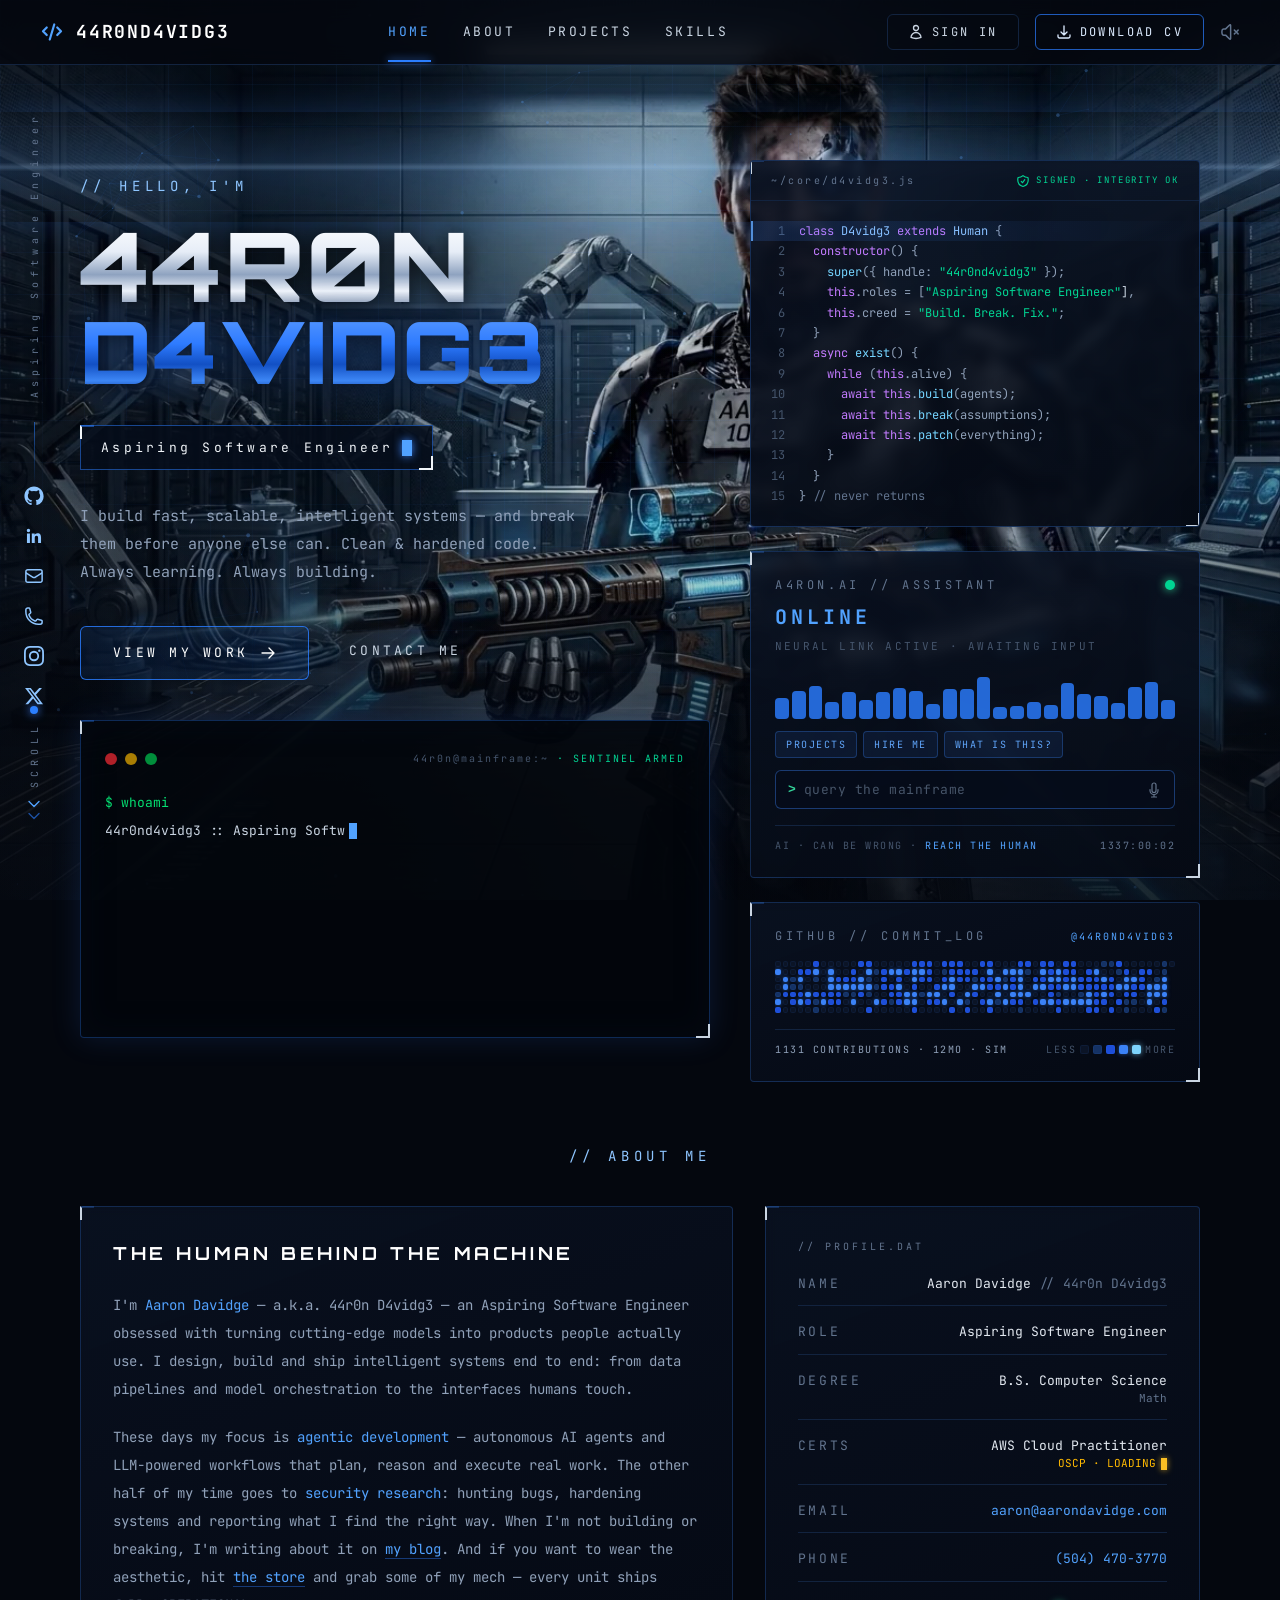
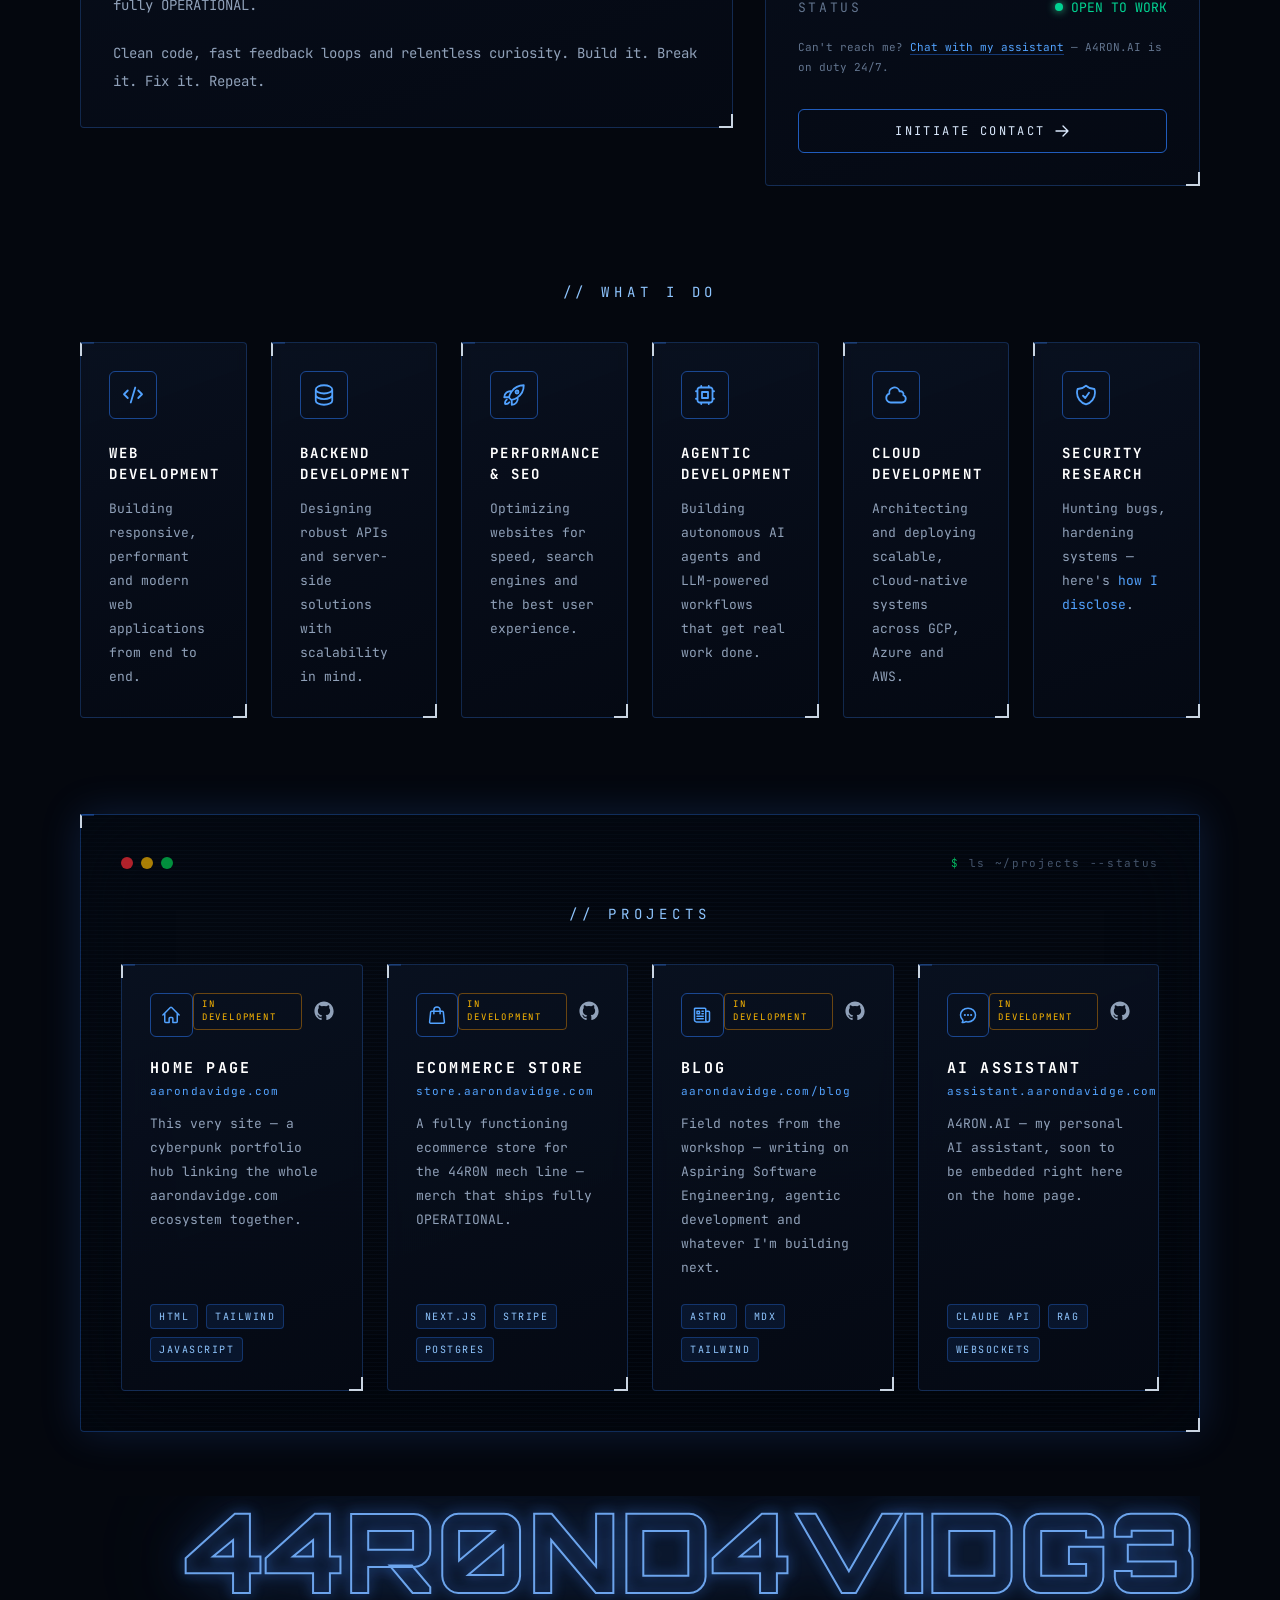
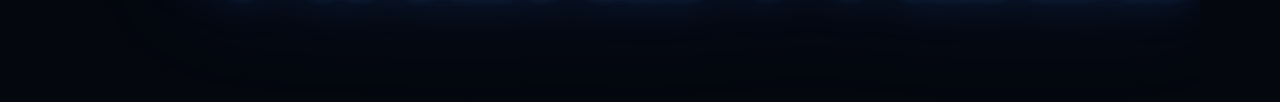
==== commit 55015995: "Change title and role from Builder to Aspiring Software Engineer" ====
--- a/index.html
+++ b/index.html
@@ -3,10 +3,10 @@
 <head>
 <meta charset="UTF-8" />
 <meta name="viewport" content="width=device-width, initial-scale=1.0" />
-<title>Aaron Davidge — Builder</title>
-<meta name="title" content="Aaron Davidge — Builder" />
-<meta name="description" content="Aaron Davidge (44r0n D4vidg3) is an Builder building autonomous AI agents, LLM-powered workflows, and secure, cloud-native systems." />
-<meta name="keywords" content="Aaron Davidge, 44r0nd4vidg3, Builder, agentic AI, LLM, machine learning, cybersecurity, cloud development" />
+<title>Aaron Davidge — Aspiring Software Engineer</title>
+<meta name="title" content="Aaron Davidge — Aspiring Software Engineer" />
+<meta name="description" content="Aaron Davidge (44r0n D4vidg3) is an Aspiring Software Engineer building autonomous AI agents, LLM-powered workflows, and secure, cloud-native systems." />
+<meta name="keywords" content="Aaron Davidge, 44r0nd4vidg3, Aspiring Software Engineer, agentic AI, LLM, machine learning, cybersecurity, cloud development" />
 <meta name="author" content="Aaron Davidge" />
 <meta name="robots" content="index, follow, max-image-preview:large" />
 <meta name="theme-color" content="#04070e" />
@@ -21,21 +21,21 @@
 <meta property="profile:last_name" content="Davidge" />
 <meta property="profile:username" content="44r0nd4vidg3" />
 <meta property="og:url" content="https://aarondavidge.com/" />
-<meta property="og:title" content="Aaron Davidge — Builder" />
-<meta property="og:description" content="Aaron Davidge (44r0n D4vidg3) is an Builder building autonomous AI agents, LLM-powered workflows, and secure, cloud-native systems." />
+<meta property="og:title" content="Aaron Davidge — Aspiring Software Engineer" />
+<meta property="og:description" content="Aaron Davidge (44r0n D4vidg3) is an Aspiring Software Engineer building autonomous AI agents, LLM-powered workflows, and secure, cloud-native systems." />
 <meta property="og:image" content="https://aarondavidge.com/card_image.jpg" />
 <meta property="og:image:type" content="image/jpeg" />
 <meta property="og:image:width" content="1600" />
 <meta property="og:image:height" content="1127" />
-<meta property="og:image:alt" content="Preview of aarondavidge.com — Aaron Davidge, Builder" />
+<meta property="og:image:alt" content="Preview of aarondavidge.com — Aaron Davidge, Aspiring Software Engineer" />
 <meta name="twitter:card" content="summary_large_image" />
 <meta name="twitter:url" content="https://aarondavidge.com/" />
 <meta name="twitter:site" content="@44r0n" />
 <meta name="twitter:creator" content="@44r0n" />
-<meta name="twitter:title" content="Aaron Davidge — Builder" />
-<meta name="twitter:description" content="Aaron Davidge (44r0n ) is an Builder building autonomous AI agents, LLM-powered workflows, and secure, cloud-native systems." />
+<meta name="twitter:title" content="Aaron Davidge — Aspiring Software Engineer" />
+<meta name="twitter:description" content="Aaron Davidge (44r0n ) is an Aspiring Software Engineer building autonomous AI agents, LLM-powered workflows, and secure, cloud-native systems." />
 <meta name="twitter:image" content="https://aarondavidge.com/card_image.jpg" />
-<meta name="twitter:image:alt" content="Preview of aarondavidge.com — Aaron Davidge, Builder" />
+<meta name="twitter:image:alt" content="Preview of aarondavidge.com — Aaron Davidge, Aspiring Software Engineer" />
 <script type="application/ld+json">
 {
   "@context": "https://schema.org",
@@ -44,10 +44,10 @@
   "alternateName": "44r0n ",
   "url": "https://aarondavidge.com/",
   "image": "https://aarondavidge.com/card_image.jpg",
-  "jobTitle": ["Builder"],
+  "jobTitle": ["Aspiring Software Engineer"],
   "email": "mailto:aaron@aarondavidge.com",
   "telephone": "+1-504-470-3770",
-  "description": "Builder and building autonomous AI agents, LLM-powered workflows, and secure, cloud-native systems.",
+  "description": "Aspiring Software Engineer and building autonomous AI agents, LLM-powered workflows, and secure, cloud-native systems.",
   "knowsAbout": ["Artificial Intelligence", "Machine Learning", "Agentic AI", "Large Language Models", "Cybersecurity", "Security Research", "Cloud Computing", "Web Development"],
   "alumniOf": {
     "@type": "CollegeOrUniversity",
@@ -340,7 +340,7 @@
 <!-- ============ LEFT RAIL ============ -->
 <aside class="hidden lg:flex fixed left-6 top-0 bottom-0 z-40 flex-col items-center justify-between py-28 pointer-events-none">
   <div class="flex flex-col items-center gap-6">
-    <span class="vertical-label text-[10px] text-slate-500 tracking-[0.5em]">Builder</span>
+    <span class="vertical-label text-[10px] text-slate-500 tracking-[0.5em]">Aspiring Software Engineer</span>
     <span class="w-px h-16 bg-gradient-to-b from-blue-500/60 to-transparent"></span>
   </div>
   <div class="flex flex-col items-center gap-5 pointer-events-auto">
@@ -385,7 +385,7 @@
       </h1>
 
       <div class="corner glow-border inline-flex items-center gap-2 border border-blue-500/50 bg-[#060d1b]/80 px-5 py-3 mt-8 text-[13px] tracking-[0.25em] text-slate-100">
-        Builder 
+        Aspiring Software Engineer 
         <span class="cursor-blink inline-block w-2.5 h-4 bg-blue-400 shadow-[0_0_8px_#3b82f6]"></span>
       </div>
 
@@ -433,7 +433,7 @@
           <pre class="whitespace-pre font-mono"><code><span class="text-slate-600"> 1</span>  <span class="text-purple-400">class</span> <span class="text-blue-300">D4vidg3</span> <span class="text-purple-400">extends</span> <span class="text-blue-300">Human</span> <span class="text-slate-400">{</span>
 <span class="text-slate-600"> 2</span>    <span class="text-purple-400">constructor</span><span class="text-slate-400">() {</span>
 <span class="text-slate-600"> 3</span>      <span class="text-sky-300">super</span><span class="text-slate-400">({ handle:</span> <span class="text-emerald-400">"44r0nd4vidg3"</span> <span class="text-slate-400">});</span>
-<span class="text-slate-600"> 4</span>      <span class="text-purple-400">this</span><span class="text-slate-400">.roles = [</span><span class="text-emerald-400">"Builder"</span>]<span class="text-slate-400">,</span>
+<span class="text-slate-600"> 4</span>      <span class="text-purple-400">this</span><span class="text-slate-400">.roles = [</span><span class="text-emerald-400">"Aspiring Software Engineer"</span>]<span class="text-slate-400">,</span>
 <span class="text-slate-600"> 6</span>      <span class="text-purple-400">this</span><span class="text-slate-400">.creed =</span> <span class="text-emerald-400">"Build. Break. Fix."</span><span class="text-slate-400">;</span>
 <span class="text-slate-600"> 7</span>    <span class="text-slate-400">}</span>
 <span class="text-slate-600"> 8</span>    <span class="text-purple-400">async</span> <span class="text-sky-300">exist</span><span class="text-slate-400">() {</span>
@@ -511,7 +511,7 @@
       <div class="card-panel corner rounded-sm p-8">
         <h2 class="font-display text-white text-lg tracking-[0.2em] font-bold mb-6">THE HUMAN BEHIND THE MACHINE</h2>
         <div class="space-y-5 text-[14px] leading-7 text-slate-400">
-          <p>I'm <span class="text-blue-400">Aaron Davidge</span> — a.k.a. 44r0n D4vidg3 — an Builder obsessed with turning cutting-edge models into products people actually use. I design, build and ship intelligent systems end to end: from data pipelines and model orchestration to the interfaces humans touch.</p>
+          <p>I'm <span class="text-blue-400">Aaron Davidge</span> — a.k.a. 44r0n D4vidg3 — an Aspiring Software Engineer obsessed with turning cutting-edge models into products people actually use. I design, build and ship intelligent systems end to end: from data pipelines and model orchestration to the interfaces humans touch.</p>
           <p>These days my focus is <span class="text-blue-400">agentic development</span> — autonomous AI agents and LLM-powered workflows that plan, reason and execute real work. The other half of my time goes to <span class="text-blue-400">security research</span>: hunting bugs, hardening systems and reporting what I find the right way. When I'm not building or breaking, I'm writing about it on <a href="blog/" class="text-blue-400 hover:text-blue-300 border-b border-blue-500/40">my blog</a>. And if you want to wear the aesthetic, hit <a href="https://store.aarondavidge.com" class="text-blue-400 hover:text-blue-300 border-b border-blue-500/40">the store</a> and grab some of my mech — every unit ships fully OPERATIONAL.</p>
           <p>Clean code, fast feedback loops and relentless curiosity. Build it. Break it. Fix it. Repeat.</p>
         </div>
@@ -522,7 +522,7 @@
         <p class="text-[10px] tracking-[0.3em] text-slate-500 mb-5">// PROFILE.DAT</p>
         <dl class="space-y-4 text-[13px]">
           <div class="flex justify-between gap-4 border-b border-[#12233f] pb-3"><dt class="text-slate-500 tracking-[0.2em]">NAME</dt><dd class="text-slate-200 text-right">Aaron Davidge <span class="text-slate-500">// 44r0n D4vidg3</span></dd></div>
-          <div class="flex justify-between gap-4 border-b border-[#12233f] pb-3"><dt class="text-slate-500 tracking-[0.2em]">ROLE</dt><dd class="text-slate-200 text-right">Builder </dd></div>
+          <div class="flex justify-between gap-4 border-b border-[#12233f] pb-3"><dt class="text-slate-500 tracking-[0.2em]">ROLE</dt><dd class="text-slate-200 text-right">Aspiring Software Engineer </dd></div>
           <div class="flex justify-between gap-4 border-b border-[#12233f] pb-3"><dt class="text-slate-500 tracking-[0.2em]">DEGREE</dt><dd class="text-right"><span class="text-slate-200 block">B.S. Computer Science</span><span class="text-slate-500 text-[11px] block">Math </span></dd></div>
           <div class="flex justify-between gap-4 border-b border-[#12233f] pb-3"><dt class="text-slate-500 tracking-[0.2em]">CERTS</dt><dd class="text-right"><span class="text-slate-200 block">AWS Cloud Practitioner</span><span class="text-amber-400 text-[11px] block">OSCP · LOADING<span class="cursor-blink inline-block align-middle" style="width:6px;height:12px;margin-left:5px;background:#fbbf24;box-shadow:0 0 6px rgba(251,191,36,.7)"></span></span></dd></div>
           <div class="flex justify-between gap-4 border-b border-[#12233f] pb-3"><dt class="text-slate-500 tracking-[0.2em]">EMAIL</dt><dd class="text-right"><a href="mailto:aaron@aarondavidge.com" class="text-blue-400 hover:text-blue-300">aaron@aarondavidge.com</a></dd></div>
@@ -668,7 +668,7 @@
         </div>
         <h3 class="text-white text-[15px] tracking-[0.15em] font-bold mb-1">BLOG</h3>
         <a href="blog/" class="text-[11px] tracking-[0.1em] text-blue-400 hover:text-blue-300 mb-3">aarondavidge.com/blog</a>
-        <p class="text-[13px] leading-6 text-slate-400 mb-6">Field notes from the workshop — writing on Buildering, agentic development and whatever I'm building next.</p>
+        <p class="text-[13px] leading-6 text-slate-400 mb-6">Field notes from the workshop — writing on Aspiring Software Engineering, agentic development and whatever I'm building next.</p>
         <div class="mt-auto flex flex-wrap gap-2">
           <span class="text-[10px] tracking-[0.15em] text-blue-300 bg-blue-500/10 border border-blue-500/30 rounded px-2 py-1">ASTRO</span>
           <span class="text-[10px] tracking-[0.15em] text-blue-300 bg-blue-500/10 border border-blue-500/30 rounded px-2 py-1">MDX</span>
@@ -828,7 +828,7 @@
 /* ---------- ops console: boot sequence, then live sentinel feed ---------- */
 const bootLines = [
   { text: '$ whoami', cls: 'text-green-400' },
-  { text: '44r0nd4vidg3 :: Builder', cls: 'text-slate-300' },
+  { text: '44r0nd4vidg3 :: Aspiring Software Engineer', cls: 'text-slate-300' },
   { text: '$ cat mission.txt', cls: 'text-green-400' },
   { text: '> Build it. Break it. Fix it. Repeat.', cls: 'text-slate-300' },
   { text: '$ ./sentinel --watch --all-subdomains', cls: 'text-green-400' },
